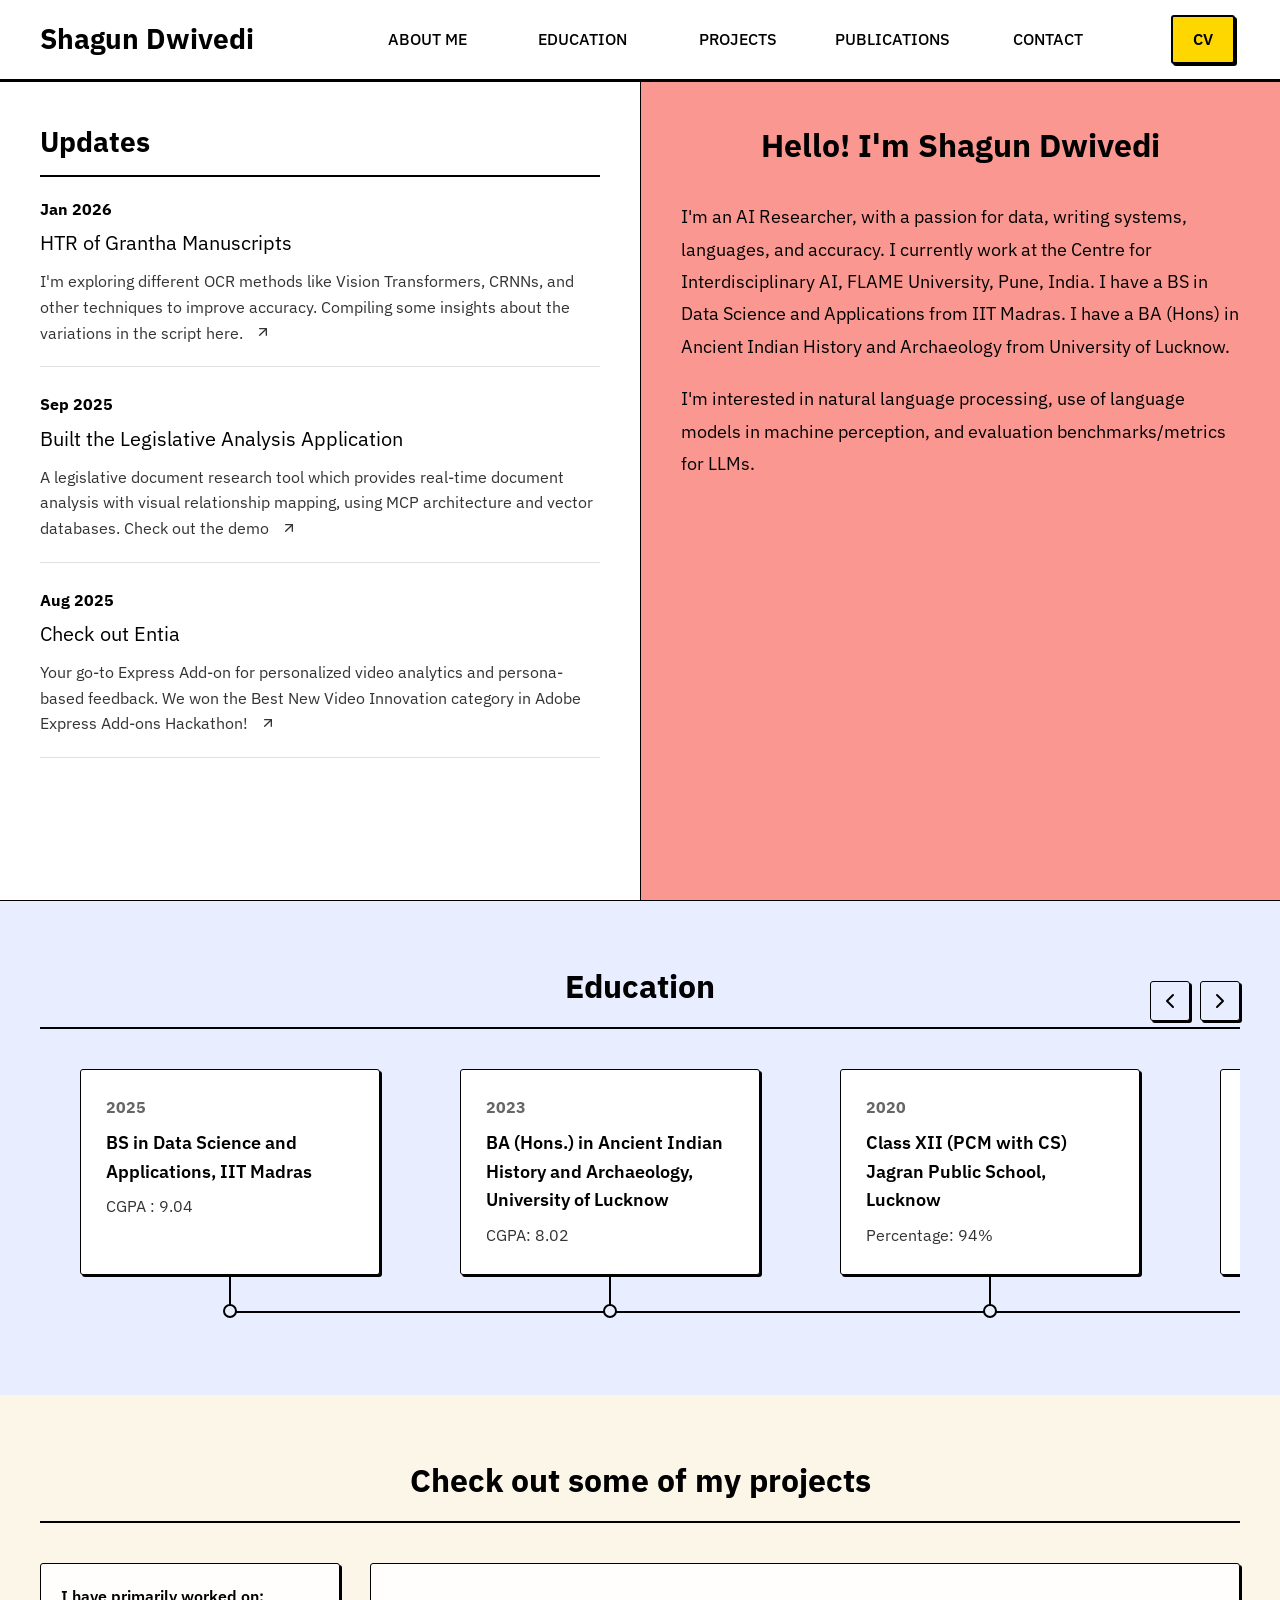
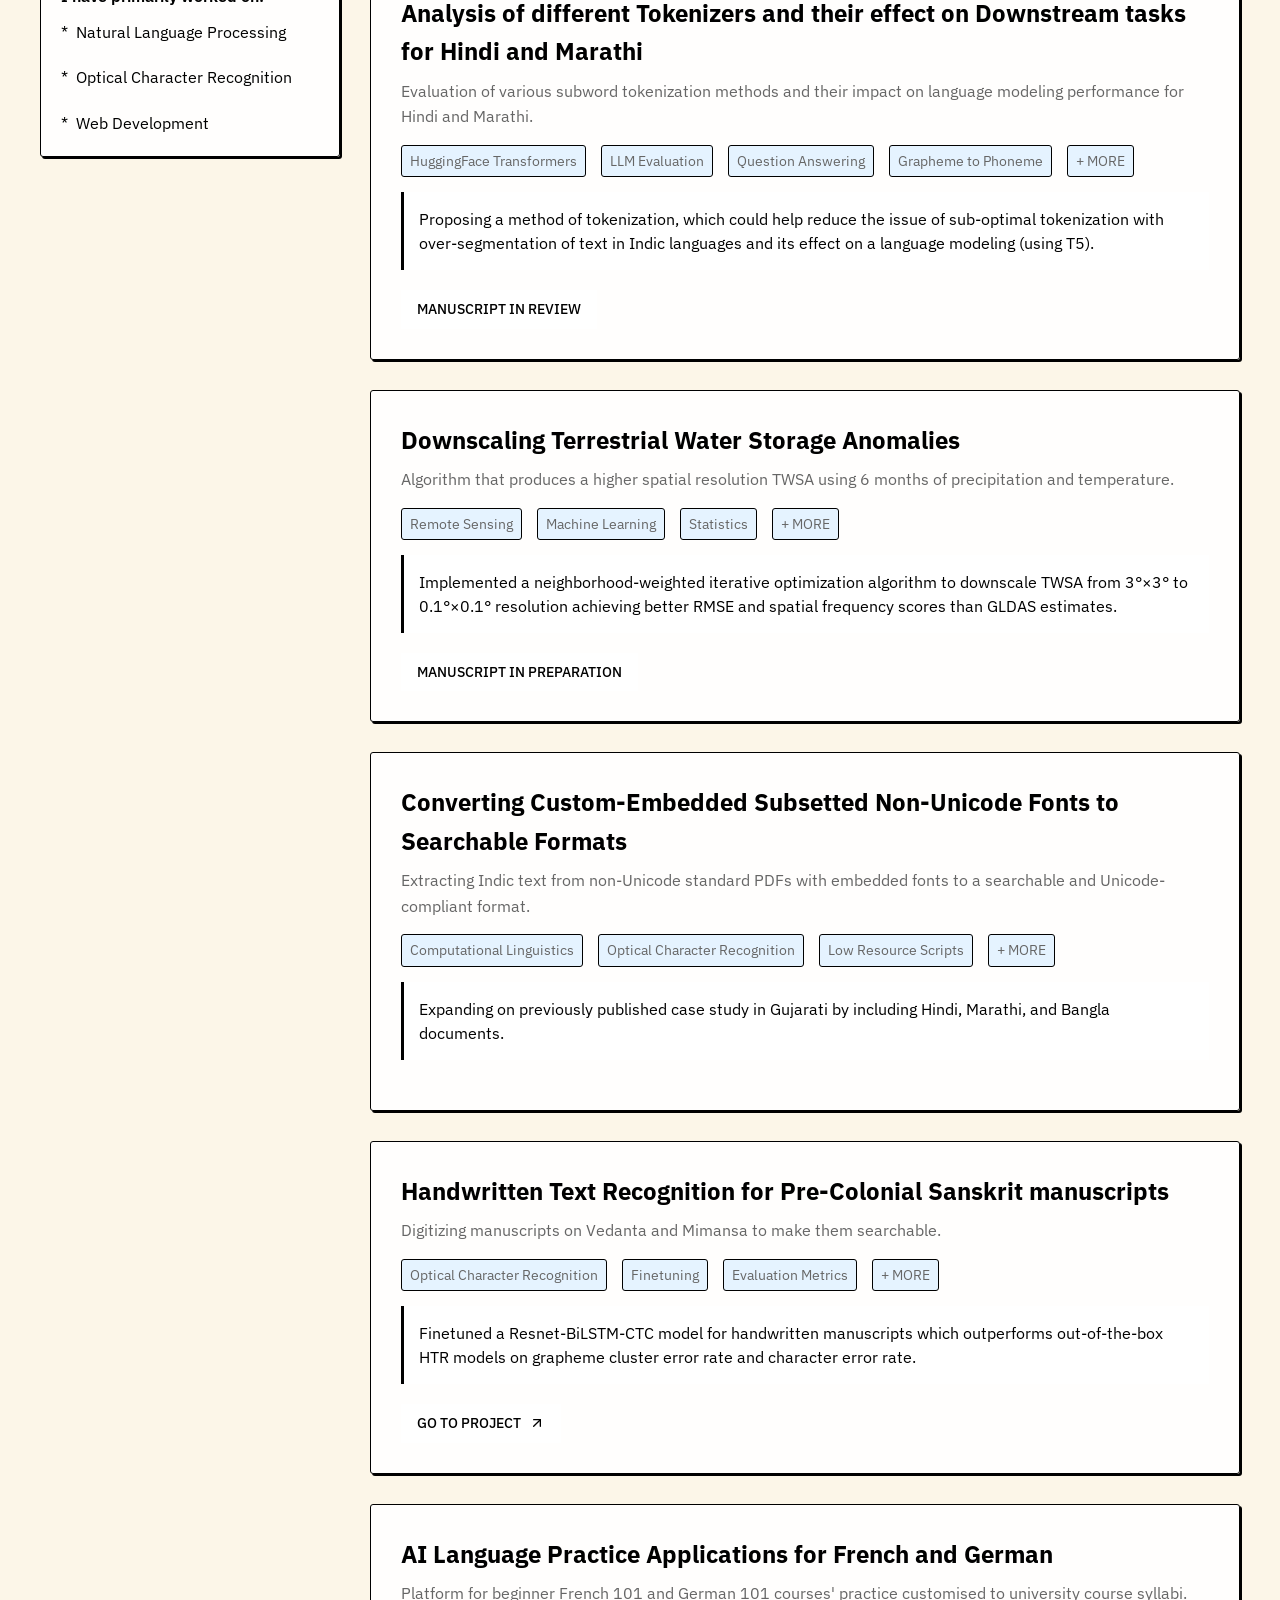
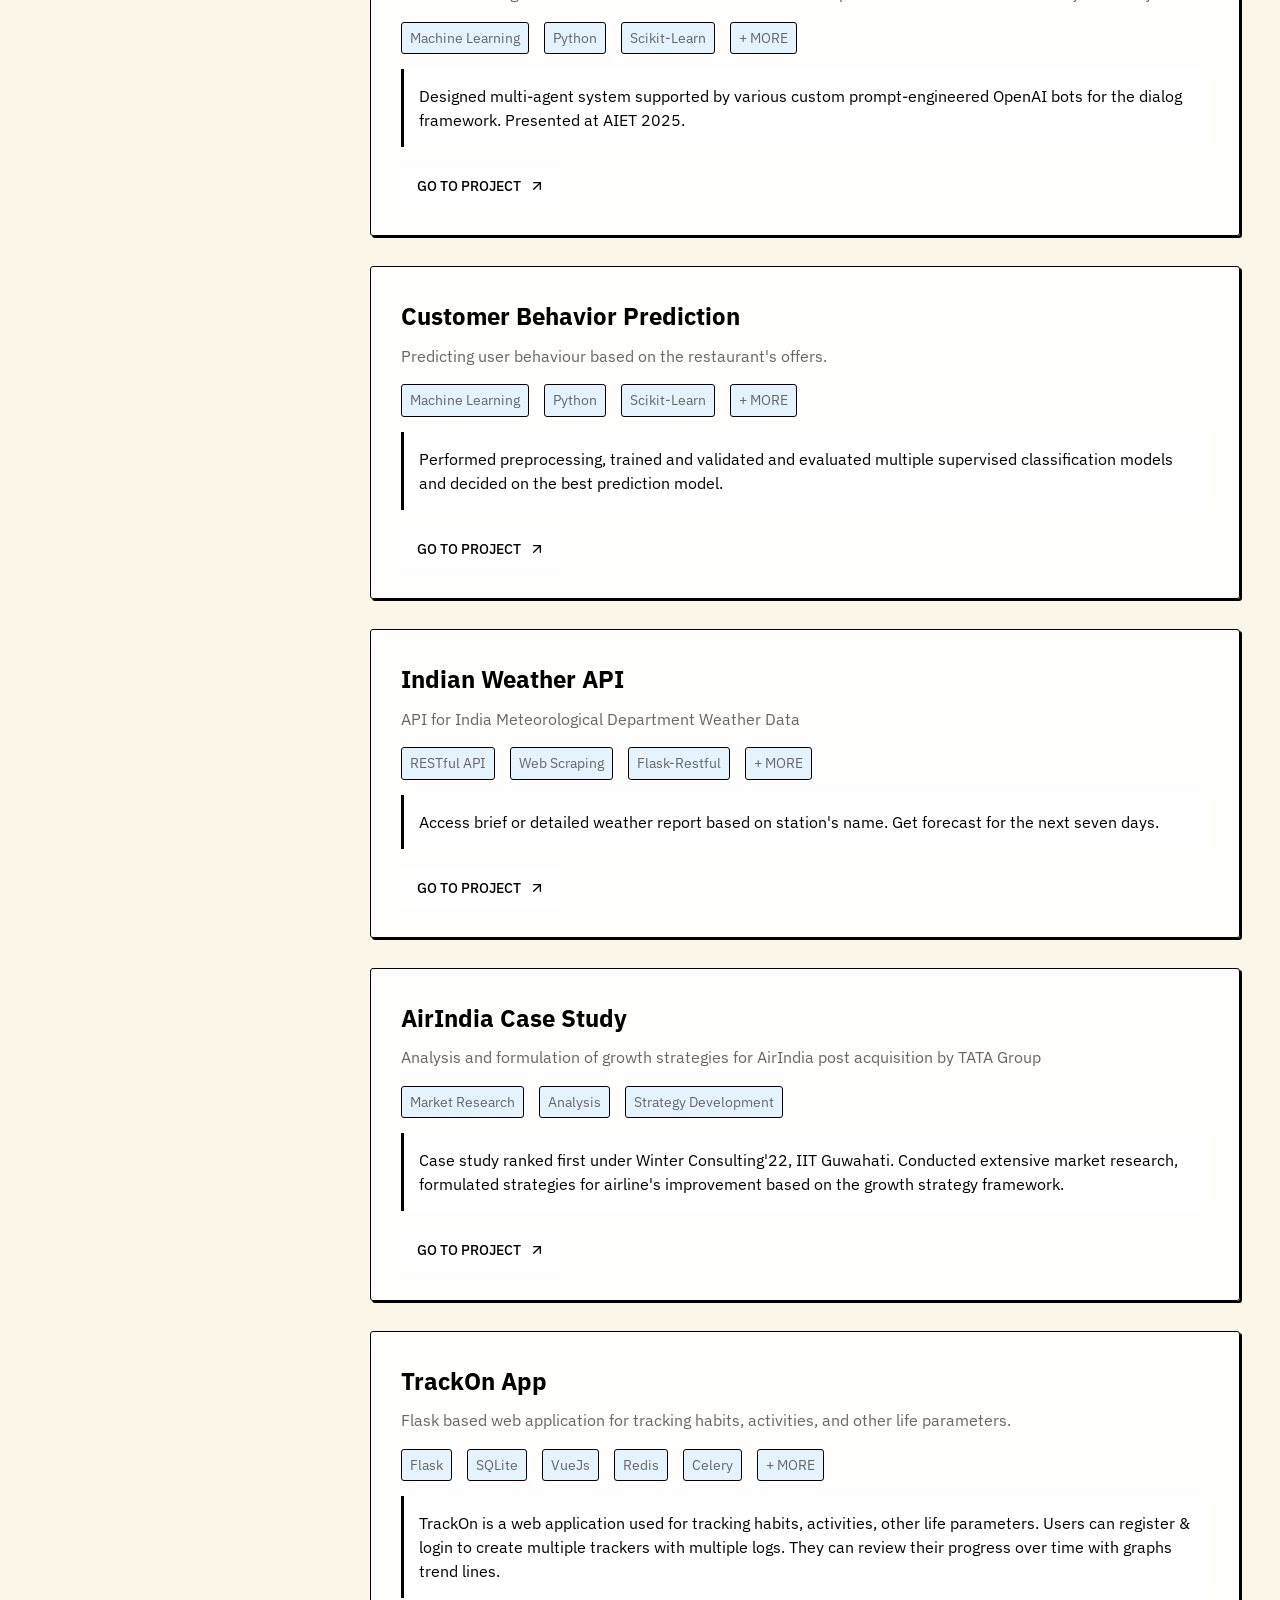
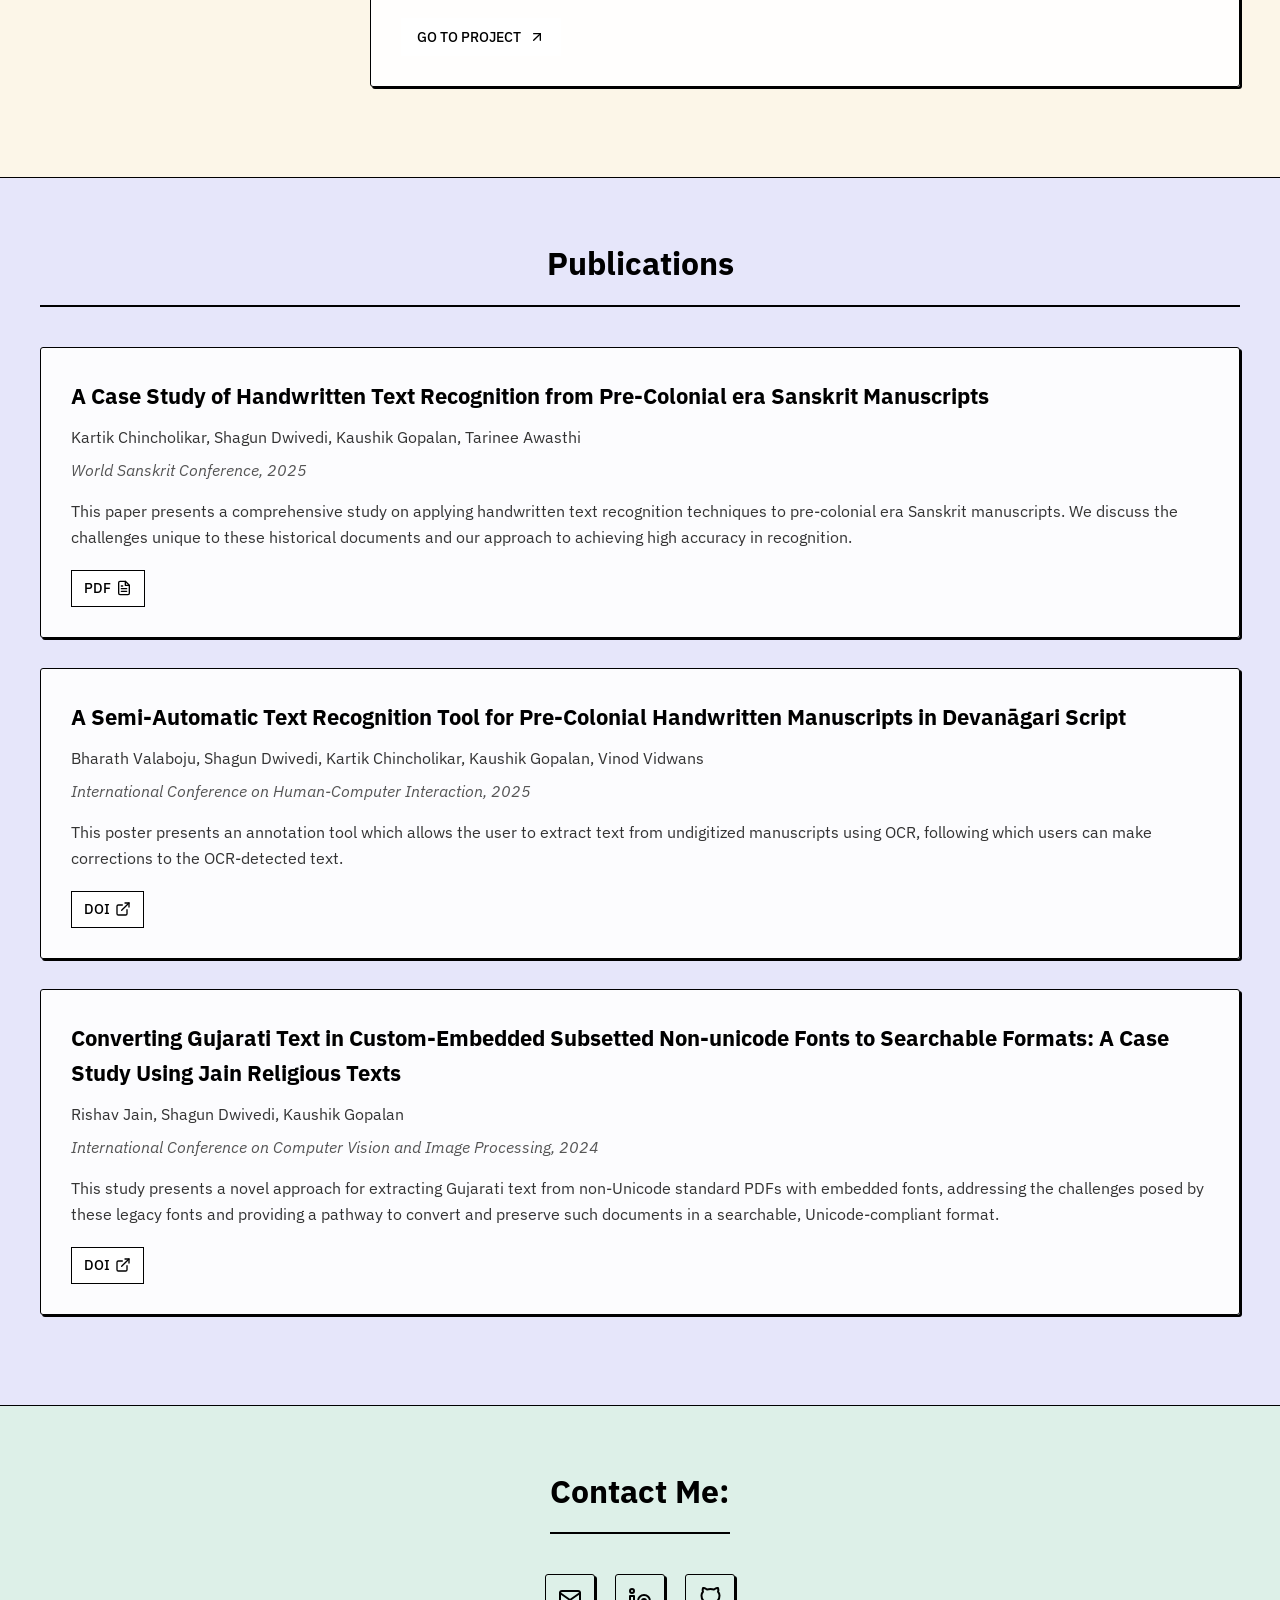
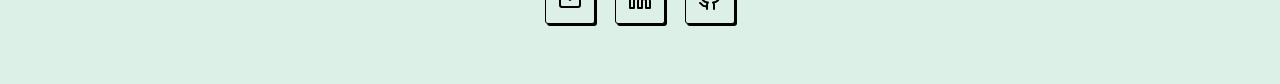
==== index.html @ 54e8eae6 "update" ====
<!DOCTYPE html>
<html lang="en">
<head>
    <meta charset="UTF-8">
    <meta name="viewport" content="width=device-width, initial-scale=1.0">
    <title>Shagun Dwivedi</title>
    <link href="https://fonts.googleapis.com/css2?family=IBM+Plex+Sans:ital,wght@0,400;0,500;0,700;1,400&display=swap" rel="stylesheet">
    <style>
        * {
            margin: 0;
            padding: 0;
            box-sizing: border-box;
        }
        body {
            line-height: 1.6;
            color: #000;
            background: linear-gradient(135deg, #FFE5EC 0%, #E5F3FF 50%, #FFF9E5 100%);
            min-height: 100vh;
            padding: 0;
            font-family: 'IBM Plex Sans', sans-serif;
        }
        /* Pastel Colors */
        :root {
            --pastel-pink: #FFE5EC;
            --pastel-blue: #E5F3FF;
            --pastel-yellow: #FFF9E5;
            --pastel-green: #E5FFE5;
            --pastel-purple: #F3E5FF;
            --pastel-orange: #FFE5D1;
            --reddish: rgb(251, 151, 145);
            --yellow: #FFD700;
            /* Additional Pastel Colors to add to your :root section */
            --pastel-mint: #ddf0e8;
            --pastel-lavender: #E6E6FA;
            --pastel-coral: #FFDAB9;
            --pastel-sky: #B0E0E6;
            --pastel-rose: #FFE4E1;
            --pastel-sage: #B2DFDB;
            --pastel-peach: #FFDAB9;
            --pastel-lilac: #E8D5F2;
            --pastel-aqua: #D1F2EB;
            --pastel-citrus: #FFF9C4;
            --pastel-berry: #F8BBD0;
            --pastel-sand: #F5E6D3;
            --pastel-frost: #E1F5FE;
            --pastel-herb: #DCEDC8;
            --pastel-blush: #FFCDD2;
            --pastel-dream: #E1BEE7;
            --pastel-ocean: #B3E5FC;
            --pastel-sun: #FFF9C4;
            --pastel-mist: #F0F4C3;
            --pastel-dusk: #D7CCC8;
            --pastel-dawn: #FFCCBC;
        }
        /* Header - Full Screen Width */
        .header {
            width: 100vw;
            display: flex;
            background: #fff;
            border-bottom: 1px solid #000;
            box-shadow: 0 2px 0px #000;
            position: fixed;
            top: 0;
            left: 0;
            z-index: 1000;
            height: 80px;
        }
        .header-cell {
            flex: 1;
            display: flex;
            align-items: center;
            justify-content: center;
            position: relative;
            transition: background-color 0.3s ease, color 0.3s ease;
        }
        .header-cell:hover {
            background-color: #000;
        }
        .header-cell:hover .header-cell-content {
            color: #fff;
        }
        .header-cell-content {
            text-decoration: none;
            color: #000;
            font-weight: 500;
            font-size: 16px;
            font-family: 'IBM Plex Sans', sans-serif;
            transition: color 0.3s ease;
            text-align: center;
            padding: 10px;
        }
        .header-cell.logo-cell {
            flex: 2;
            justify-content: flex-start;
            padding-left: 40px;
        }
        .header-cell.logo-cell:hover {
            background-color: #fff;
        }
        .header-cell.logo-cell:hover .header-cell-content {
            color: #000;
        }
        .header-cell.logo-cell .header-cell-content {
            font-size: 28px;
            font-weight: bold;
            padding: 0;
        }
        .header-cell.resume-cell {
            background-color: #fff;
        }
        .header-cell.resume-cell:hover {
            background-color: #fff;
        }
        .header-cell.resume-cell .header-cell-content {
            font-weight: 600;
            background-color: var(--yellow);
            border: 2px solid #000;
            box-shadow: 2px 2px 0px #000;
            border-radius: 3px;
            padding: 10px 20px;
        }
        .header-cell.resume-cell .header-cell-content:hover {
            background-color: var(--yellow);
            color: #000;
            box-shadow: 3px 3px 0px #000;
        }
        /* Burger Menu */
        .burger-menu {
            display: none;
            flex-direction: column;
            cursor: pointer;
            padding: 5px;
            position: absolute;
            right: 20px;
            top: 50%;
            transform: translateY(-50%);
        }
        .burger-menu span {
            width: 25px;
            height: 3px;
            background: #000;
            margin: 3px 0;
            transition: 0.3s;
            border-radius: 1px;
        }
        /* Mobile Navigation */
        .mobile-nav {
            display: none;
            position: absolute;
            top: 100%;
            left: 0;
            width: 100%;
            background: rgba(255, 255, 255, 0.95);
            flex-direction: column;
            padding: 20px;
            border-top: 1px solid #000;
            box-shadow: 0 2px 0px #000;
        }
        .mobile-nav.active {
            display: flex;
        }
        .mobile-nav .header-cell-content {
            padding: 10px 0;
            border-bottom: 1px solid #e0e0e0;
            width: 100%;
            text-align: left;
        }
        .mobile-nav .header-cell-content:last-child {
            border-bottom: none;
        }
        .mobile-nav .resume-btn {
            font-weight: 600;
            background-color: var(--yellow);
            border: 2px solid #000;
            box-shadow: 2px 2px 0px #000;
            border-radius: 3px;
            padding: 10px 20px;
            width: fit-content;
            margin: 10px auto 0;
        }
        .mobile-nav .resume-btn:hover {
            background-color: var(--yellow);
            color: #000;
            box-shadow: 3px 3px 0px #000;
        }
        /* Main Content Container */
        .main-container {
            margin-top: 80px; /* Height of the header */
        }
        /* Split Screen Layout */
        .split-screen {
            display: flex;
            min-height: calc(100vh - 80px); /* Full height minus header */
        }
        /* Left Section - White */
        .left-section {
            flex: 1;
            background-color: #fff;
            padding: 40px;
            border-right: 1px solid #000;
            overflow-y: auto;
        }
        /* Right Section - Reddish */
        .right-section {
            flex: 1;
            background-color: var(--reddish);
            padding: 40px;
            overflow-y: auto;
        }
        /* Updates Section */
        .updates-header {
            font-size: 28px;
            font-weight: bold;
            margin-bottom: 20px;
            padding-bottom: 10px;
            border-bottom: 2px solid #000;
            font-family: 'IBM Plex Sans', sans-serif;
        }
        .update-item {
            margin-bottom: 25px;
            padding-bottom: 20px;
            border-bottom: 1px solid #e0e0e0;
        }
        .update-date {
            font-weight: bold;
            font-size: 16px;
            margin-bottom: 5px;
            font-family: 'IBM Plex Sans', sans-serif;
        }
        .update-title {
            font-size: 20px;
            margin-bottom: 10px;
            font-family: 'IBM Plex Sans', sans-serif;
        }
        .update-content {
            font-size: 16px;
            color: #333;
            font-family: 'IBM Plex Sans', sans-serif;
        }

        .update-link {
            display: inline-flex;
            align-items: center;
            margin-left: 8px;
            text-decoration: none;
            vertical-align: middle;
            position: relative;
            top: -2px;
        }

        .update-link svg {
            width: 16px;
            height: 16px;
            stroke: #333;
            transition: stroke 0.3s ease;
        }

        .update-link:hover svg {
            stroke: #839491;
        }
        /* Links Section */
        .links-header {
            font-size: 28px;
            font-weight: bold;
            margin: 40px 0 20px;
            padding-bottom: 10px;
            border-bottom: 2px solid #000;
            font-family: 'IBM Plex Sans', sans-serif;
        }
        .links-list {
            list-style-type: none;
        }
        .links-list li {
            margin-bottom: 15px;
        }
        .links-list a {
            text-decoration: none;
            color: #000;
            font-size: 18px;
            font-weight: 500;
            border-bottom: 1px solid transparent;
            transition: border-color 0.3s ease;
            font-family: 'IBM Plex Sans', sans-serif;
        }
        .links-list a:hover {
            border-bottom-color: #000;
        }
        /* Intro Section */
        .intro-header {
            font-size: 32px;
            font-weight: bold;
            margin-bottom: 30px;
            text-align: center;
            font-family: 'IBM Plex Sans', sans-serif;
        }
        .intro-content {
            font-size: 18px;
            line-height: 1.8;
            margin-bottom: 30px;
            font-family: 'IBM Plex Sans', sans-serif;
        }
        .intro-content p {
            margin-bottom: 20px;
        }
        .intro-highlights {
            margin-top: 40px;
        }
        .highlight-item {
            margin-bottom: 25px;
            padding-left: 20px;
            border-left: 3px solid #000;
        }
        .highlight-title {
            font-size: 20px;
            font-weight: bold;
            margin-bottom: 10px;
            font-family: 'IBM Plex Sans', sans-serif;
        }
        .highlight-content {
            font-size: 16px;
            color: #333;
            font-family: 'IBM Plex Sans', sans-serif;
        }
        /* Education Section - Separate Section */
        .education-section {
            background: #E8EEFF;
            padding: 60px 40px;
            border-top: 1px solid #000;
        }
        .education-container {
            max-width: 1200px;
            margin: 0 auto;
            position: relative;
        }
        .education-header {
            font-size: 32px;
            font-weight: bold;
            margin-bottom: 40px;
            padding-bottom: 15px;
            border-bottom: 2px solid #000;
            text-align: center;
            font-family: 'IBM Plex Sans', sans-serif;
        }
        /* Education Navigation Buttons */
        .education-nav-buttons {
            position: absolute;
            top: 20px;
            right: 0;
            display: flex;
            gap: 10px;
        }
        .education-nav-btn {
            width: 40px;
            height: 40px;
            border: 1px solid #000;
            background-color: #E8EEFF;
            border-radius: 3px;
            box-shadow: 2px 2px 0px #000;
            cursor: pointer;
            display: flex;
            align-items: center;
            justify-content: center;
            transition: all 0.3s ease;
        }
        .education-nav-btn:hover {
            box-shadow: 3px 3px 0px #000;
            background-color: #E8EEFF;
        }
        .education-nav-btn:active {
            box-shadow: 1px 1px 0px #000;
            transform: translate(1px, 1px);
        }
        .education-nav-btn svg {
            color: #000;
        }
        .education-scrollable {
            overflow-x: auto;
            overflow-y: hidden;
            position: relative;
            padding-bottom: 60px;
            /* Hide scrollbar for Chrome, Safari and Opera */
            scrollbar-width: none;  /* Firefox */
            -ms-overflow-style: none;  /* IE and Edge */
        }
        .education-scrollable::-webkit-scrollbar {
            display: none;  /* Chrome, Safari and Opera */
        }
        .education-grid {
            display: flex;
            flex-direction: row;
            gap: 80px;
            position: relative;
            min-width: max-content;
            padding: 0 40px;
        }
        /* Modify the education item positioning */
        .education-item {
            padding: 25px;
            border: 1px solid #000;
            box-shadow: 2px 2px 0px #000;
            border-radius: 3px;
            background-color: #fff;
            width: 300px;
            position: relative;
            flex-shrink: 0;
        }
        /* Vertical connector line */
        .education-item::after {
            content: '';
            position: absolute;
            bottom: -40px;
            left: 50%;
            transform: translateX(-50%);
            width: 2px;
            height: 40px;
            background-color: #000;
            z-index: 1;
        }
        /* Connection circle */
        .education-item::before {
            content: '';
            position: absolute;
            bottom: -44px;
            left: 50%;
            transform: translateX(-50%);
            width: 10px;
            height: 10px;
            background-color: #E8EEFF;
            border: 2px solid #000;
            border-radius: 50%;
            z-index: 3;
        }
        /* Add horizontal extensions */
        .education-item .horizontal-line {
            position: absolute;
            bottom: -39px;
            height: 2px;
            background-color: #000;
            z-index: 2;
        }
        .education-item .horizontal-line.left {
            right: 50%;
            width: 90%;
        }
        .education-item .horizontal-line.right {
            left: 50%;
            width: 90%;
        }
        /* Remove horizontal line from first item's left side */
        .education-item:first-child .horizontal-line.left {
            display: none;
        }
        /* Remove horizontal line from last item's right side */
        .education-item:last-child .horizontal-line.right {
            display: none;
        }
        .education-year {
            font-weight: bold;
            font-size: 16px;
            margin-bottom: 8px;
            color: #666;
            font-family: 'IBM Plex Sans', sans-serif;
        }
        .education-degree {
            font-size: 18px;
            font-weight: 600;
            margin-bottom: 8px;
            font-family: 'IBM Plex Sans', sans-serif;
        }
        .education-school {
            font-size: 16px;
            color: #333;
            font-family: 'IBM Plex Sans', sans-serif;
        }
        /* Timeline line */
        .education-timeline {
            position: absolute;
            bottom: -40px;
            left: 0;
            width: 100%;
            height: 2px;
            background-color: #000;
            z-index: 1;
        }
        /* Projects Section */
        .projects-section {
            background: #FCF6E8;
            padding: 60px 40px;
        }
        .projects-container {
            max-width: 1200px;
            margin: 0 auto;
        }
        .projects-header {
            font-size: 32px;
            font-weight: bold;
            margin-bottom: 40px;
            padding-bottom: 15px;
            border-bottom: 2px solid #000;
            text-align: center;
            font-family: 'IBM Plex Sans', sans-serif;
        }
        .projects-grid {
            display: flex;
            gap: 30px;
        }
        .projects-sidebar {
            flex: 0 0 300px;
            position: sticky;
            top: 120px;
            height: fit-content;
        }
        .projects-content {
            flex: 1;
        }
        .domains {
            margin-bottom: 0;
        }
        .domains p {
            font-size: 16px;
            margin-bottom: 10px;
            font-weight: 600;
            font-family: 'IBM Plex Sans', sans-serif;
        }
        .domain-list {
            display: flex;
            flex-wrap: wrap;
            gap: 20px;
        }
        .domain-item {
            position: relative;
            padding-left: 15px;
            font-size: 16px;
            font-family: 'IBM Plex Sans', sans-serif;
        }
        .domain-item::before {
            content: "*";
            position: absolute;
            left: 0;
        }
        .project {
            margin-bottom: 40px;
        }
        .project-title {
            font-size: 24px;
            font-weight: bold;
            margin-bottom: 8px;
            font-family: 'IBM Plex Sans', sans-serif;
        }
        .project-description {
            font-size: 16px;
            color: #666;
            margin-bottom: 15px;
            font-family: 'IBM Plex Sans', sans-serif;
        }
        .tags {
            display: flex;
            flex-wrap: wrap;
            gap: 15px;
            margin-bottom: 15px;
        }
        .tag {
            font-size: 14px;
            color: #666;
            background: var(--pastel-blue);
            padding: 4px 8px;
            border-radius: 3px;
            border: 1px solid #000;
            font-family: 'IBM Plex Sans', sans-serif;
        }
        .tag.more {
            color: #666;
            /* font-weight: 500; */
            background: var(--pastel-blue);
        }
        .project-details {
            font-size: 16px;
            margin-bottom: 20px;
            line-height: 1.5;
            background: #fff;
            padding: 15px;
            border-left: 3px solid #000;
            font-family: 'IBM Plex Sans', sans-serif;
        }
        .project-link {
            display: inline-flex;
            align-items: center;
            gap: 8px;
            padding: 8px 16px;
            background-color: #fff;
            color: #000;
            text-decoration: none;
            font-size: 14px;
            font-weight: 500;
            /* border: 1px solid #000; */
            transition: all 0.3s ease;
            font-family: 'IBM Plex Sans', sans-serif;
        }
        .project-link:hover {
            background-color: #fff;
            color: #000;
        }
        .project-link svg {
            width: 16px;
            height: 16px;
            stroke: #000;
            transition: stroke 0.3s ease;
        }

        .project-link:hover svg {
            stroke: #0066cc;
        }
        /* Publications Section */
        .publications-section {
            background: var(--pastel-lavender);
            padding: 60px 40px;
            border-top: 1px solid #000;
        }

        .publications-container {
            max-width: 1200px;
            margin: 0 auto;
        }

        .publications-header {
            font-size: 32px;
            font-weight: bold;
            margin-bottom: 40px;
            padding-bottom: 15px;
            border-bottom: 2px solid #000;
            text-align: center;
            font-family: 'IBM Plex Sans', sans-serif;
        }

        .publication-card {
            margin-bottom: 30px;
        }

        .publication-title {
            font-size: 22px;
            font-weight: bold;
            margin-bottom: 12px;
            font-family: 'IBM Plex Sans', sans-serif;
        }

        .publication-authors {
            font-size: 16px;
            margin-bottom: 8px;
            color: #333;
            font-family: 'IBM Plex Sans', sans-serif;
        }

        .publication-venue {
            font-size: 16px;
            font-style: italic;
            margin-bottom: 15px;
            color: #555;
            font-family: 'IBM Plex Sans', sans-serif;
        }

        .publication-abstract {
            font-size: 16px;
            line-height: 1.6;
            margin-bottom: 20px;
            color: #333;
            font-family: 'IBM Plex Sans', sans-serif;
        }

        .publication-links {
            display: flex;
            gap: 15px;
        }

        .publication-link {
            display: inline-flex;
            align-items: center;
            gap: 5px;
            padding: 6px 12px;
            background-color: #fff;
            color: #000;
            text-decoration: none;
            font-size: 14px;
            font-weight: 500;
            border: 1px solid #000;
            transition: all 0.3s ease;
            font-family: 'IBM Plex Sans', sans-serif;
        }

        .publication-link:hover {
            background-color: #f5f5f5;
            box-shadow: 3px 3px 0px #000;
        }

        .publication-link svg {
            width: 16px;
            height: 16px;
            stroke: #000;
        }
        /* Contact Section */
        .contact-section {
            background: var(--pastel-mint);
            padding: 60px 40px;
            border-top: 1px solid #000;
        }
        .contact-container {
            max-width: 1200px;
            margin: 0 auto;
            text-align: center;
        }
        .contact-header {
            font-size: 32px;
            font-weight: bold;
            margin-bottom: 40px;
            padding-bottom: 15px;
            border-bottom: 2px solid #000;
            display: inline-block;
            font-family: 'IBM Plex Sans', sans-serif;
        }
        .contact-methods {
            display: flex;
            gap: 20px;
            flex-wrap: wrap;
            justify-content: center;
            background-color: var(--pastel-mint);
        }
        .contact-method {
            width: 50px;
            height: 50px;
            border: 1px solid #000;
            background-color: var(--pastel-mint);
            border-radius: 3px;
            box-shadow: 2px 2px 0px #000;
            cursor: pointer;
            display: flex;
            align-items: center;
            justify-content: center;
            transition: all 0.3s ease;
            text-decoration: none;
            padding: 0;
        }

        .contact-method:hover {
            box-shadow: 3px 3px 0px #000;
            background-color: var(--pastel-mint);
        }

        .contact-method:active {
            box-shadow: 1px 1px 0px #000;
            transform: translate(1px, 1px);
        }

        .contact-method svg {
            width: 24px;
            height: 24px;
            color: #000;
        }
        /* Border Block with Shadow */
        .border-block {
            border: 1px solid #000;
            box-sizing: border-box;
            box-shadow: 2px 2px 0px #000;
            border-radius: 3px;
            background-color: rgba(255, 255, 255, 0.9);
            margin-bottom: 30px;
        }
        .border-block.no-hover:hover {
            box-shadow: 2px 2px 0px #000;
        }
        .border-block:hover {
            box-shadow: 3px 3px 0px #000000;
            text-decoration: none;
        }
        .inner-border-block_type-1 {
            padding: 30px;
        }
        .inner-border-block_type-2 {
            padding: 20px;
        }
        /* Responsive Design */
        @media (max-width: 1024px) {
            .projects-grid {
                flex-direction: column;
            }
            
            .projects-sidebar {
                position: static;
                width: 100%;
            }
        }
        @media (max-width: 768px) {
            .header {
                flex-direction: column;
                height: auto;
                padding: 15px 0;
            }
            .header-cell {
                display: none;
            }
            .header-cell.logo-cell {
                display: flex;
                border-bottom: 1px solid #000;
                padding: 15px 20px;
                justify-content: space-between;
                width: 100%;
            }
            .burger-menu {
                display: flex;
            }
            .mobile-nav {
                display: none;
            }
            .mobile-nav.active {
                display: flex;
            }
            .mobile-nav .header-cell-content {
                color: #000;
            }
            .mobile-nav .header-cell-content:hover {
                color: #000;
                background-color: rgba(0, 0, 0, 0.1);
            }
            .split-screen {
                flex-direction: column;
            }
            .left-section {
                order: 2; /* Show left section second on mobile */
                border-right: none;
                border-top: 1px solid #000;
            }
            .right-section {
                order: 1; /* Show right section first on mobile */
            }
            .education-grid {
                gap: 60px;
            }
            .education-item {
                width: 250px;
            }
            .contact-methods {
                justify-content: center;
            }
        }
    </style>
</head>
<body>
    <!-- Header - Full Screen Width with Navigation -->
    <header class="header">
        <div class="header-cell logo-cell">
            <a href="#" class="header-cell-content">Shagun Dwivedi</a>
            <div class="burger-menu" id="burgerMenu">
                <span></span>
                <span></span>
                <span></span>
            </div>
        </div>
        <div class="header-cell">
            <a href="#about" class="header-cell-content">ABOUT ME</a>
        </div>
        <div class="header-cell">
            <a href="#education" class="header-cell-content">EDUCATION</a>
        </div>
        <div class="header-cell">
            <a href="#projects" class="header-cell-content">PROJECTS</a>
        </div>
        <div class="header-cell">
            <a href="#publications" class="header-cell-content">PUBLICATIONS</a>
        </div>
        <div class="header-cell">
            <a href="#contact" class="header-cell-content">CONTACT</a>
        </div>
        <div class="header-cell resume-cell">
            <a href="https://drive.google.com/file/d/1aGkk9_WSnrxf6Se3-_C24HQTdfSGhEXZ/view" class="header-cell-content">CV</a>
        </div>
        
        <!-- Mobile Navigation -->
        <div class="mobile-nav" id="mobileNav">
            <a href="#about" class="header-cell-content">ABOUT ME</a>
            <a href="#education" class="header-cell-content">EDUCATION</a>
            <a href="#projects" class="header-cell-content">PROJECTS</a>
            <a href="#publications" class="header-cell-content">PUBLICATIONS</a>
            <a href="#contact" class="header-cell-content">CONTACT</a>
            <a href="https://drive.google.com/file/d/1aGkk9_WSnrxf6Se3-_C24HQTdfSGhEXZ/view" class="header-cell-content resume-btn">CV</a>
        </div>
    </header>
    <!-- Main Content Container -->
    <div class="main-container">
        <!-- Split Screen Layout -->
        <div class="split-screen">
            <!-- Left Section - White -->
            <div class="left-section">
                <!-- Updates Section -->
                <h2 class="updates-header">Updates</h2>

                <div class="update-item">
                    <div class="update-date">Jan 2026</div>
                    <div class="update-title">HTR of Grantha Manuscripts</div>
                    <div class="update-content">I'm exploring different OCR methods like Vision Transformers, CRNNs, and other techniques to improve accuracy. Compiling some insights about the variations in the script here.
                        <a href="https://shagundwivedi.github.io/grantha_manuscript_characters/" class="update-link">
                            <svg xmlns="http://www.w3.org/2000/svg" width="16" height="16" viewBox="0 0 24 24" fill="none" stroke="currentColor" stroke-width="2" stroke-linecap="round" stroke-linejoin="round">
                                <line x1="7" y1="17" x2="17" y2="7"></line>
                                <polyline points="7 7 17 7 17 17"></polyline>
                            </svg>
                        </a>
                    </div>
                </div>

                <div class="update-item">
                    <div class="update-date">Sep 2025</div>
                    <div class="update-title">Built the Legislative Analysis Application</div>
                    <div class="update-content">A legislative document research tool which provides real-time document analysis with visual relationship mapping, using MCP architecture and vector databases. Check out the demo
                        <a href="https://youtu.be/HRZvvre4iKE" class="update-link">
                            <svg xmlns="http://www.w3.org/2000/svg" width="16" height="16" viewBox="0 0 24 24" fill="none" stroke="currentColor" stroke-width="2" stroke-linecap="round" stroke-linejoin="round">
                                <line x1="7" y1="17" x2="17" y2="7"></line>
                                <polyline points="7 7 17 7 17 17"></polyline>
                            </svg>
                        </a>
                    </div>
                </div>
                
                <div class="update-item">
                    <div class="update-date">Aug 2025</div>
                    <div class="update-title">Check out Entia</div>
                    <div class="update-content">Your go-to Express Add-on for personalized video analytics and persona-based feedback. We won the Best New Video Innovation category in Adobe Express Add-ons Hackathon!
                        <a href="https://entia.vercel.app/" class="update-link">
                            <svg xmlns="http://www.w3.org/2000/svg" width="16" height="16" viewBox="0 0 24 24" fill="none" stroke="currentColor" stroke-width="2" stroke-linecap="round" stroke-linejoin="round">
                                <line x1="7" y1="17" x2="17" y2="7"></line>
                                <polyline points="7 7 17 7 17 17"></polyline>
                            </svg>
                        </a>
                    </div>
                </div>
                
                <!-- <div class="update-item">
                    <div class="update-date">Jun 2025</div>
                    <div class="update-title">Recently Published</div>
                    <div class="update-content">A Case Study of Handwritten Text Recognition from Pre-Colonial era Sanskrit Manuscripts
                        <a href="https://aclanthology.org/2025.wsc-csdh.4/" class="update-link">
                            <svg xmlns="http://www.w3.org/2000/svg" width="16" height="16" viewBox="0 0 24 24" fill="none" stroke="currentColor" stroke-width="2" stroke-linecap="round" stroke-linejoin="round">
                                <line x1="7" y1="17" x2="17" y2="7"></line>
                                <polyline points="7 7 17 7 17 17"></polyline>
                            </svg>
                        </a>
                    </div>
                </div> -->
                
                <!-- Links Section
                <h2 class="links-header">Links</h2>
                <ul class="links-list">
                    <li><a href="#">GitHub Profile</a></li>
                    <li><a href="#">LinkedIn Profile</a></li>
                    <li><a href="#">Research Papers</a></li>
                    <li><a href="#">Blog Posts</a></li>
                    <li><a href="#">Certifications</a></li>
                </ul> -->
            </div>
            
            <!-- Right Section - Reddish -->
            <div class="right-section">
                <!-- Intro Section -->
                <h1 class="intro-header">Hello! I'm Shagun Dwivedi</h1>
                
                <div class="intro-content">
                    <p>I'm an AI Researcher, with a passion for data, writing systems, languages, and accuracy.
                        I currently work at the Centre for Interdisciplinary AI, FLAME University, Pune, India.
                        I have a BS in Data Science and Applications from IIT Madras. I have a BA (Hons) in Ancient Indian History and Archaeology from University of Lucknow. 
                    </p>
                        
                    <p>I'm interested in natural language processing, use of language models in machine perception, and evaluation benchmarks/metrics for LLMs.</p>
                    
                    <!-- <p>Perpetually working on improving my chops, one problem at a time.
                    <br>
                    And the probelm at hand is whether it's better for a language model to read 'Persevere' as 'per+se+vere' or as 'per(“through, by the means of”)+severus(“strict, earnest”)'</p> -->
                </div>
                
                <!-- <div class="intro-highlights">
                    <div class="highlight-item">
                        <div class="highlight-title">Data Science Expertise</div>
                        <div class="highlight-content">Specialized in statistical analysis, machine learning algorithms, and data visualization techniques to extract meaningful insights from complex datasets.</div>
                    </div>
                    
                    <div class="highlight-item">
                        <div class="highlight-title">Technical Skills</div>
                        <div class="highlight-content">Proficient in Python, Scikit-Learn, Flask, RESTful APIs, and database management with a strong foundation in software development principles.</div>
                    </div>
                    
                    <div class="highlight-item">
                        <div class="highlight-title">Research & Analysis</div>
                        <div class="highlight-content">Experience in conducting market research, formulating growth strategies, and performing in-depth analysis for business decision-making.</div>
                    </div>
                </div> -->
            </div>
        </div>
        <!-- Education Section - Separate Section -->
        <section id="education" class="education-section">
            <div class="education-container">
                <h2 class="education-header">Education</h2>
                
                <!-- Navigation buttons -->
                <div class="education-nav-buttons">
                    <button class="education-nav-btn left-btn">
                        <svg xmlns="http://www.w3.org/2000/svg" width="24" height="24" viewBox="0 0 24 24" fill="none" stroke="currentColor" stroke-width="2" stroke-linecap="round" stroke-linejoin="round">
                            <polyline points="15 18 9 12 15 6"></polyline>
                        </svg>
                    </button>
                    <button class="education-nav-btn right-btn">
                        <svg xmlns="http://www.w3.org/2000/svg" width="24" height="24" viewBox="0 0 24 24" fill="none" stroke="currentColor" stroke-width="2" stroke-linecap="round" stroke-linejoin="round">
                            <polyline points="9 18 15 12 9 6"></polyline>
                        </svg>
                    </button>
                </div>
                
                <div class="education-scrollable">
                    <div class="education-grid">
                        <div class="education-item">
                            <div class="horizontal-line left"></div>
                            <div class="horizontal-line right"></div>
                            <div class="education-year">2025</div>
                            <div class="education-degree">BS in Data Science and Applications, IIT Madras</div>
                            <div class="education-school">CGPA : 9.04</div>
                        </div>
                        
                        <div class="education-item">
                            <div class="horizontal-line left"></div>
                            <div class="horizontal-line right"></div>
                            <div class="education-year">2023</div>
                            <div class="education-degree">BA (Hons.) in Ancient Indian History and Archaeology, University of Lucknow</div>
                            <div class="education-school">CGPA: 8.02</div>
                        </div>
                        
                        <div class="education-item">
                            <div class="horizontal-line left"></div>
                            <div class="horizontal-line right"></div>
                            <div class="education-year">2020</div>
                            <div class="education-degree">Class XII (PCM with CS) Jagran Public School, Lucknow</div>
                            <div class="education-school">Percentage: 94%</div>
                        </div>
                        
                        <div class="education-item">
                            <div class="horizontal-line left"></div>
                            <div class="horizontal-line right"></div>
                            <div class="education-year">2018</div>
                            <div class="education-degree">Class X, Jagran Public School, Lucknow</div>
                            <div class="education-school">Percentage: 91.4%</div>
                        </div>
                    </div>
                    
                    <!-- Timeline line -->
                    <div class="education-timeline"></div>
                </div>
            </div>
        </section>
        <!-- Projects Section -->
        <section id="projects" class="projects-section">
            <div class="projects-container">
                <h1 class="projects-header">Check out some of my projects</h1>
                
                <div class="projects-grid">
                    <!-- Left Sidebar - Stays Fixed -->
                    <div class="projects-sidebar">
                        <div class="domains border-block inner-border-block_type-2">
                            <p>I have primarily worked on:</p>
                            <div class="domain-list">
                                <span class="domain-item">Natural Language Processing</span>
                                <span class="domain-item">Optical Character Recognition</span>
                                <span class="domain-item">Web Development</span>
                            </div>
                        </div>
                    </div>
                    
                    <!-- Right Content - Scrollable -->
                    <div class="projects-content">
                        <div class="project border-block inner-border-block_type-1">
                            <h2 class="project-title">Analysis of different Tokenizers and their effect on Downstream tasks for Hindi and Marathi</h2>
                            <p class="project-description">Evaluation of various subword tokenization methods and their impact on language modeling performance for Hindi and Marathi.</p>
                            <div class="tags">
                                <span class="tag">HuggingFace Transformers</span>
                                <span class="tag">LLM Evaluation</span>
                                <span class="tag">Question Answering</span>
                                <span class="tag">Grapheme to Phoneme</span>
                                <span class="tag more">+ MORE</span>
                            </div>
                            <p class="project-details">Proposing a method of tokenization, which could help reduce the issue of sub-optimal tokenization with over-segmentation of text in Indic languages and its effect on a language modeling (using T5).</p>
                            <a href="#" class="project-link">MANUSCRIPT IN REVIEW
                                <!-- <svg xmlns="http://www.w3.org/2000/svg" width="16" height="16" viewBox="0 0 24 24" fill="none" stroke="currentColor" stroke-width="2" stroke-linecap="round" stroke-linejoin="round">
                                    <line x1="7" y1="17" x2="17" y2="7"></line>
                                    <polyline points="7 7 17 7 17 17"></polyline>
                                </svg> -->
                            </a>
                        </div>

                        <div class="projects-content">
                        <div class="project border-block inner-border-block_type-1">
                            <h2 class="project-title">Downscaling Terrestrial Water Storage Anomalies</h2>
                            <p class="project-description">Algorithm that produces a higher spatial resolution TWSA using 6 months of precipitation and temperature.</p>
                            <div class="tags">
                                <span class="tag">Remote Sensing</span>
                                <span class="tag">Machine Learning</span>
                                <span class="tag">Statistics</span>
                                <span class="tag more">+ MORE</span>
                            </div>
                            <p class="project-details">Implemented a neighborhood-weighted iterative optimization algorithm to downscale TWSA from 3°×3° to 0.1°×0.1° resolution achieving better RMSE and spatial frequency scores than GLDAS estimates.</p>
                            <a href="#" class="project-link">MANUSCRIPT IN PREPARATION
                            </a>
                        </div>
                        
                        <div class="project border-block inner-border-block_type-1">
                            <h2 class="project-title">Converting Custom-Embedded Subsetted Non-Unicode Fonts to Searchable Formats</h2>
                            <p class="project-description">Extracting Indic text from non-Unicode standard PDFs with embedded fonts to a searchable and Unicode-compliant format.</p>
                            <div class="tags">
                                <span class="tag">Computational Linguistics</span>
                                <span class="tag">Optical Character Recognition</span>
                                <span class="tag">Low Resource Scripts</span>
                                <span class="tag more">+ MORE</span>
                            </div>
                            <p class="project-details">Expanding on previously published case study in Gujarati by including Hindi, Marathi, and Bangla documents.</p>
                            <!-- <a href="https://github.com/ShagunDwivedi/MarketingStrategy-PersonalisedOffer" class="project-link">GO TO PROJECT
                                <svg xmlns="http://www.w3.org/2000/svg" width="16" height="16" viewBox="0 0 24 24" fill="none" stroke="currentColor" stroke-width="2" stroke-linecap="round" stroke-linejoin="round">
                                    <line x1="7" y1="17" x2="17" y2="7"></line>
                                    <polyline points="7 7 17 7 17 17"></polyline>
                                </svg>
                            </a> -->
                        </div>

                        <div class="project border-block inner-border-block_type-1">
                            <h2 class="project-title">Handwritten Text Recognition for Pre-Colonial Sanskrit manuscripts</h2>
                            <p class="project-description">Digitizing manuscripts on Vedanta and Mimansa to make them searchable.</p>
                            <div class="tags">
                                <span class="tag">Optical Character Recognition</span>
                                <span class="tag">Finetuning</span>
                                <span class="tag">Evaluation Metrics</span>
                                <span class="tag more">+ MORE</span>
                            </div>
                            <p class="project-details">Finetuned a Resnet-BiLSTM-CTC model for handwritten manuscripts which outperforms out-of-the-box HTR models on grapheme cluster error rate and character error rate.</p>
                            <a href="https://kartikchincholikar.github.io/sanskrit-ocr/" class="project-link" target="_blank">GO TO PROJECT
                                <svg xmlns="http://www.w3.org/2000/svg" width="16" height="16" viewBox="0 0 24 24" fill="none" stroke="currentColor" stroke-width="2" stroke-linecap="round" stroke-linejoin="round">
                                    <line x1="7" y1="17" x2="17" y2="7"></line>
                                    <polyline points="7 7 17 7 17 17"></polyline>
                                </svg>
                            </a>
                        </div>

                        <div class="project border-block inner-border-block_type-1">
                            <h2 class="project-title">AI Language Practice Applications for French and German</h2>
                            <p class="project-description">Platform for beginner French 101 and German 101 courses' practice customised to university course syllabi.</p>
                            <div class="tags">
                                <span class="tag">Machine Learning</span>
                                <span class="tag">Python</span>
                                <span class="tag">Scikit-Learn</span>
                                <span class="tag more">+ MORE</span>
                            </div>
                            <p class="project-details">Designed multi-agent system supported by various custom prompt-engineered OpenAI bots for the dialog framework. Presented at AIET 2025.</p>
                            <a href="https://flame-cai.github.io/french_AI_bot/" class="project-link" target="_blank">GO TO PROJECT
                                <svg xmlns="http://www.w3.org/2000/svg" width="16" height="16" viewBox="0 0 24 24" fill="none" stroke="currentColor" stroke-width="2" stroke-linecap="round" stroke-linejoin="round">
                                    <line x1="7" y1="17" x2="17" y2="7"></line>
                                    <polyline points="7 7 17 7 17 17"></polyline>
                                </svg>
                            </a>
                        </div>

                        <div class="project border-block inner-border-block_type-1">
                            <h2 class="project-title">Customer Behavior Prediction</h2>
                            <p class="project-description">Predicting user behaviour based on the restaurant's offers.</p>
                            <div class="tags">
                                <span class="tag">Machine Learning</span>
                                <span class="tag">Python</span>
                                <span class="tag">Scikit-Learn</span>
                                <span class="tag more">+ MORE</span>
                            </div>
                            <p class="project-details">Performed preprocessing, trained and validated and evaluated multiple supervised classification models and decided on the best prediction model.</p>
                            <a href="https://github.com/ShagunDwivedi/MarketingStrategy-PersonalisedOffer" class="project-link" target="_blank">GO TO PROJECT
                                <svg xmlns="http://www.w3.org/2000/svg" width="16" height="16" viewBox="0 0 24 24" fill="none" stroke="currentColor" stroke-width="2" stroke-linecap="round" stroke-linejoin="round">
                                    <line x1="7" y1="17" x2="17" y2="7"></line>
                                    <polyline points="7 7 17 7 17 17"></polyline>
                                </svg>
                            </a>
                        </div>
                        <div class="project border-block inner-border-block_type-1">
                            <h2 class="project-title">Indian Weather API</h2>
                            <p class="project-description">API for India Meteorological Department Weather Data</p>
                            <div class="tags">
                                <span class="tag">RESTful API</span>
                                <span class="tag">Web Scraping</span>
                                <span class="tag">Flask-Restful</span>
                                <span class="tag more">+ MORE</span>
                            </div>
                            <p class="project-details">Access brief or detailed weather report based on station's name. Get forecast for the next seven days.</p>
                            <a href="https://github.com/ShagunDwivedi/IndianWeatherAPI" class="project-link" target="_blank">GO TO PROJECT
                                <svg xmlns="http://www.w3.org/2000/svg" width="16" height="16" viewBox="0 0 24 24" fill="none" stroke="currentColor" stroke-width="2" stroke-linecap="round" stroke-linejoin="round">
                                    <line x1="7" y1="17" x2="17" y2="7"></line>
                                    <polyline points="7 7 17 7 17 17"></polyline>
                                </svg>
                            </a>
                        </div>
                        <div class="project border-block inner-border-block_type-1">
                            <h2 class="project-title">AirIndia Case Study</h2>
                            <p class="project-description">Analysis and formulation of growth strategies for AirIndia post acquisition by TATA Group</p>
                            <div class="tags">
                                <span class="tag">Market Research</span>
                                <span class="tag">Analysis</span>
                                <span class="tag">Strategy Development</span>
                            </div>
                            <p class="project-details">Case study ranked first under Winter Consulting'22, IIT Guwahati. Conducted extensive market research, formulated strategies for airline's improvement based on the growth strategy framework.</p>
                            <a href="https://docs.google.com/presentation/d/e/2PACX-1vQ2v1QQOez6Ou2cgIuwgNZQUhvYtSSqdXP6owazbbRYJGf4EecOV0sHbei-Ok5bFNJZ1wQETaUfJW5a/pub?start=false&loop=false&delayms=3000&slide=id.g123f572be1b_0_0" class="project-link" target="_blank">GO TO PROJECT
                                <svg xmlns="http://www.w3.org/2000/svg" width="16" height="16" viewBox="0 0 24 24" fill="none" stroke="currentColor" stroke-width="2" stroke-linecap="round" stroke-linejoin="round">
                                    <line x1="7" y1="17" x2="17" y2="7"></line>
                                    <polyline points="7 7 17 7 17 17"></polyline>
                                </svg>
                            </a>
                        </div>
                        <div class="project border-block inner-border-block_type-1">
                            <h2 class="project-title">TrackOn App</h2>
                            <p class="project-description">Flask based web application for tracking habits, activities, and other life parameters.</p>
                            <div class="tags">
                                <span class="tag">Flask</span>
                                <span class="tag">SQLite</span>
                                <span class="tag">VueJs</span>
                                <span class="tag">Redis</span>
                                <span class="tag">Celery</span>
                                <span class="tag more">+ MORE</span>
                            </div>
                            <p class="project-details">TrackOn is a web application used for tracking habits, activities, other life parameters. Users can register &amp; login to create multiple trackers with multiple logs. They can review their progress over time with graphs trend lines.</p>
                            <a href="https://github.com/ShagunDwivedi/TrackOnToo" class="project-link" target="_blank">GO TO PROJECT
                                <svg xmlns="http://www.w3.org/2000/svg" width="16" height="16" viewBox="0 0 24 24" fill="none" stroke="currentColor" stroke-width="2" stroke-linecap="round" stroke-linejoin="round">
                                    <line x1="7" y1="17" x2="17" y2="7"></line>
                                    <polyline points="7 7 17 7 17 17"></polyline>
                                </svg>
                            </a>
                        </div>
                    </div>
                </div>
            </div>
        </section>

        <!-- Publications Section -->
        <section id="publications" class="publications-section">
            <div class="publications-container">
                <h2 class="publications-header">Publications</h2>
                
                <div class="publication-card border-block inner-border-block_type-1">
                    <h3 class="publication-title">A Case Study of Handwritten Text Recognition from Pre-Colonial era Sanskrit Manuscripts</h3>
                    <div class="publication-authors">Kartik Chincholikar, Shagun Dwivedi, Kaushik Gopalan, Tarinee Awasthi</div>
                    <div class="publication-venue">World Sanskrit Conference, 2025</div>
                    <div class="publication-abstract">
                        This paper presents a comprehensive study on applying handwritten text recognition techniques to pre-colonial era Sanskrit manuscripts. We discuss the challenges unique to these historical documents and our approach to achieving high accuracy in recognition.
                    </div>
                    <div class="publication-links">
                        <a href="https://aclanthology.org/2025.wsc-csdh.4/" target="_blank" class="publication-link">
                            PDF
                            <svg xmlns="http://www.w3.org/2000/svg" width="16" height="16" viewBox="0 0 24 24" fill="none" stroke="currentColor" stroke-width="2" stroke-linecap="round" stroke-linejoin="round">
                                <path d="M14 2H6a2 2 0 0 0-2 2v16a2 2 0 0 0 2 2h12a2 2 0 0 0 2-2V8z"></path>
                                <polyline points="14 2 14 8 20 8"></polyline>
                                <line x1="16" y1="13" x2="8" y2="13"></line>
                                <line x1="16" y1="17" x2="8" y2="17"></line>
                                <polyline points="10 9 9 9 8 9"></polyline>
                            </svg>
                        </a>
                        <!-- <a href="#" class="publication-link">
                            DOI
                            <svg xmlns="http://www.w3.org/2000/svg" width="16" height="16" viewBox="0 0 24 24" fill="none" stroke="currentColor" stroke-width="2" stroke-linecap="round" stroke-linejoin="round">
                                <path d="M18 13v6a2 2 0 0 1-2 2H5a2 2 0 0 1-2-2V8a2 2 0 0 1 2-2h6"></path>
                                <polyline points="15 3 21 3 21 9"></polyline>
                                <line x1="10" y1="14" x2="21" y2="3"></line>
                            </svg>
                        </a> -->
                        <!-- <a href="#" class="publication-link">
                            Citation
                            <svg xmlns="http://www.w3.org/2000/svg" width="16" height="16" viewBox="0 0 24 24" fill="none" stroke="currentColor" stroke-width="2" stroke-linecap="round" stroke-linejoin="round">
                                <polyline points="16 18 22 12 16 6"></polyline>
                                <polyline points="8 6 2 12 8 18"></polyline>
                            </svg>
                        </a> -->
                    </div>
                </div>

                <div class="publication-card border-block inner-border-block_type-1">
                    <h3 class="publication-title">A Semi-Automatic Text Recognition Tool for Pre-Colonial Handwritten Manuscripts in Devanāgari Script</h3>
                    <div class="publication-authors">Bharath Valaboju, Shagun Dwivedi, Kartik Chincholikar, Kaushik Gopalan, Vinod Vidwans</div>
                    <div class="publication-venue">International Conference on Human-Computer Interaction, 2025</div>
                    <div class="publication-abstract">
                        This poster presents an annotation tool which allows the user to extract text from undigitized manuscripts using OCR, following which users can make corrections to the OCR-detected text. 
                    </div>
                    <div class="publication-links">
                        <!-- <a href="#" class="publication-link">
                            PDF
                            <svg xmlns="http://www.w3.org/2000/svg" width="16" height="16" viewBox="0 0 24 24" fill="none" stroke="currentColor" stroke-width="2" stroke-linecap="round" stroke-linejoin="round">
                                <path d="M14 2H6a2 2 0 0 0-2 2v16a2 2 0 0 0 2 2h12a2 2 0 0 0 2-2V8z"></path>
                                <polyline points="14 2 14 8 20 8"></polyline>
                                <line x1="16" y1="13" x2="8" y2="13"></line>
                                <line x1="16" y1="17" x2="8" y2="17"></line>
                                <polyline points="10 9 9 9 8 9"></polyline>
                            </svg>
                        </a> -->
                        <a href="https://doi.org/10.1007/978-3-031-94171-9_13" class="publication-link">
                            DOI
                            <svg xmlns="http://www.w3.org/2000/svg" width="16" height="16" viewBox="0 0 24 24" fill="none" stroke="currentColor" stroke-width="2" stroke-linecap="round" stroke-linejoin="round">
                                <path d="M18 13v6a2 2 0 0 1-2 2H5a2 2 0 0 1-2-2V8a2 2 0 0 1 2-2h6"></path>
                                <polyline points="15 3 21 3 21 9"></polyline>
                                <line x1="10" y1="14" x2="21" y2="3"></line>
                            </svg>
                        </a>
                        <!-- <a href="#" class="publication-link">
                            Citation
                            <svg xmlns="http://www.w3.org/2000/svg" width="16" height="16" viewBox="0 0 24 24" fill="none" stroke="currentColor" stroke-width="2" stroke-linecap="round" stroke-linejoin="round">
                                <polyline points="16 18 22 12 16 6"></polyline>
                                <polyline points="8 6 2 12 8 18"></polyline>
                            </svg>
                        </a> -->
                    </div>
                </div>

                <div class="publication-card border-block inner-border-block_type-1">
                    <h3 class="publication-title">Converting Gujarati Text in Custom-Embedded Subsetted Non-unicode Fonts to Searchable Formats: A Case Study Using Jain Religious Texts</h3>
                    <div class="publication-authors">Rishav Jain, Shagun Dwivedi, Kaushik Gopalan</div>
                    <div class="publication-venue">International Conference on Computer Vision and Image Processing, 2024</div>
                    <div class="publication-abstract">
                        This study presents a novel approach for extracting Gujarati text from non-Unicode standard PDFs with embedded fonts, addressing the challenges posed by these legacy fonts and providing a pathway to convert and preserve such documents in a searchable, Unicode-compliant format.  
                    </div>
                    <div class="publication-links">
                        <!-- <a href="#" class="publication-link">
                            PDF
                            <svg xmlns="http://www.w3.org/2000/svg" width="16" height="16" viewBox="0 0 24 24" fill="none" stroke="currentColor" stroke-width="2" stroke-linecap="round" stroke-linejoin="round">
                                <path d="M14 2H6a2 2 0 0 0-2 2v16a2 2 0 0 0 2 2h12a2 2 0 0 0 2-2V8z"></path>
                                <polyline points="14 2 14 8 20 8"></polyline>
                                <line x1="16" y1="13" x2="8" y2="13"></line>
                                <line x1="16" y1="17" x2="8" y2="17"></line>
                                <polyline points="10 9 9 9 8 9"></polyline>
                            </svg>
                        </a> -->
                        <a href="https://doi.org/10.1007/978-3-031-93694-4_26" class="publication-link">
                            DOI
                            <svg xmlns="http://www.w3.org/2000/svg" width="16" height="16" viewBox="0 0 24 24" fill="none" stroke="currentColor" stroke-width="2" stroke-linecap="round" stroke-linejoin="round">
                                <path d="M18 13v6a2 2 0 0 1-2 2H5a2 2 0 0 1-2-2V8a2 2 0 0 1 2-2h6"></path>
                                <polyline points="15 3 21 3 21 9"></polyline>
                                <line x1="10" y1="14" x2="21" y2="3"></line>
                            </svg>
                        </a>
                        <!-- <a href="#" class="publication-link">
                            Citation
                            <svg xmlns="http://www.w3.org/2000/svg" width="16" height="16" viewBox="0 0 24 24" fill="none" stroke="currentColor" stroke-width="2" stroke-linecap="round" stroke-linejoin="round">
                                <polyline points="16 18 22 12 16 6"></polyline>
                                <polyline points="8 6 2 12 8 18"></polyline>
                            </svg>
                        </a> -->
                    </div>
                </div>
                
                <!-- Add more publication cards here -->
                
            </div>
        </section>
        <!-- Contact Section -->
        <section id="contact" class="contact-section">
            <div class="contact-container">
                <h2 class="contact-header">Contact Me:</h2>
                    <div class="contact-methods">
                        <a href="mailto:shagunpdwivedi@gmail.com" class="contact-method">
                            <svg xmlns="http://www.w3.org/2000/svg" width="24" height="24" viewBox="0 0 24 24" fill="none" stroke="currentColor" stroke-width="2" stroke-linecap="round" stroke-linejoin="round">
                                <path d="M4 4h16c1.1 0 2 .9 2 2v12c0 1.1-.9 2-2 2H4c-1.1 0-2-.9-2-2V6c0-1.1.9-2 2-2z"></path>
                                <polyline points="22,6 12,13 2,6"></polyline>
                            </svg>
                        </a>
                        <a href="https://www.linkedin.com/in/shagundwivedi/" class="contact-method">
                            <svg xmlns="http://www.w3.org/2000/svg" width="24" height="24" viewBox="0 0 24 24" fill="none" stroke="currentColor" stroke-width="2" stroke-linecap="round" stroke-linejoin="round">
                                <path d="M16 8a6 6 0 0 1 6 6v7h-4v-7a2 2 0 0 0-2-2 2 2 0 0 0-2 2v7h-4v-7a6 6 0 0 1 6-6z"></path>
                                <rect x="2" y="9" width="4" height="12"></rect>
                                <circle cx="4" cy="4" r="2"></circle>
                            </svg>
                        </a>
                        <a href="https://github.com/ShagunDwivedi" class="contact-method">
                            <svg xmlns="http://www.w3.org/2000/svg" width="24" height="24" viewBox="0 0 24 24" fill="none" stroke="currentColor" stroke-width="2" stroke-linecap="round" stroke-linejoin="round">
                                <path d="M9 19c-5 1.5-5-2.5-7-3m14 6v-3.87a3.37 3.37 0 0 0-.94-2.61c3.14-.35 6.44-1.54 6.44-7A5.44 5.44 0 0 0 20 4.77 5.07 5.07 0 0 0 19.91 1S18.73.65 16 2.48a13.38 13.38 0 0 0-7 0C6.27.65 5.09 1 5.09 1A5.07 5.07 0 0 0 5 4.77a5.44 5.44 0 0 0-1.5 3.78c0 5.42 3.3 6.61 6.44 7A3.37 3.37 0 0 0 9 18.13V22"></path>
                            </svg>
                        </a>
                        <!-- <a href="" class="contact-method"></a> -->
                    </div>
            </div>
        </section>
    </div>
    <script>
        // Burger menu functionality
        const burgerMenu = document.getElementById('burgerMenu');
        const mobileNav = document.getElementById('mobileNav');
        burgerMenu.addEventListener('click', function() {
            mobileNav.classList.toggle('active');
        });
        // Close menu when clicking on a link
        const navLinks = mobileNav.querySelectorAll('a');
        navLinks.forEach(link => {
            link.addEventListener('click', function() {
                mobileNav.classList.remove('active');
            });
        });
        // Close menu when clicking outside
        document.addEventListener('click', function(event) {
            const isClickInside = mobileNav.contains(event.target) || burgerMenu.contains(event.target);
            if (!isClickInside && mobileNav.classList.contains('active')) {
                mobileNav.classList.remove('active');
            }
        });
        
        // Education navigation buttons functionality
        const educationScrollable = document.querySelector('.education-scrollable');
        const leftBtn = document.querySelector('.education-nav-btn.left-btn');
        const rightBtn = document.querySelector('.education-nav-btn.right-btn');
        
        leftBtn.addEventListener('click', function() {
            educationScrollable.scrollBy({
                left: -380, // Adjust based on card width + gap
                behavior: 'smooth'
            });
        });
        
        rightBtn.addEventListener('click', function() {
            educationScrollable.scrollBy({
                left: 380, // Adjust based on card width + gap
                behavior: 'smooth'
            });
        });
    </script>
</body>
</html>
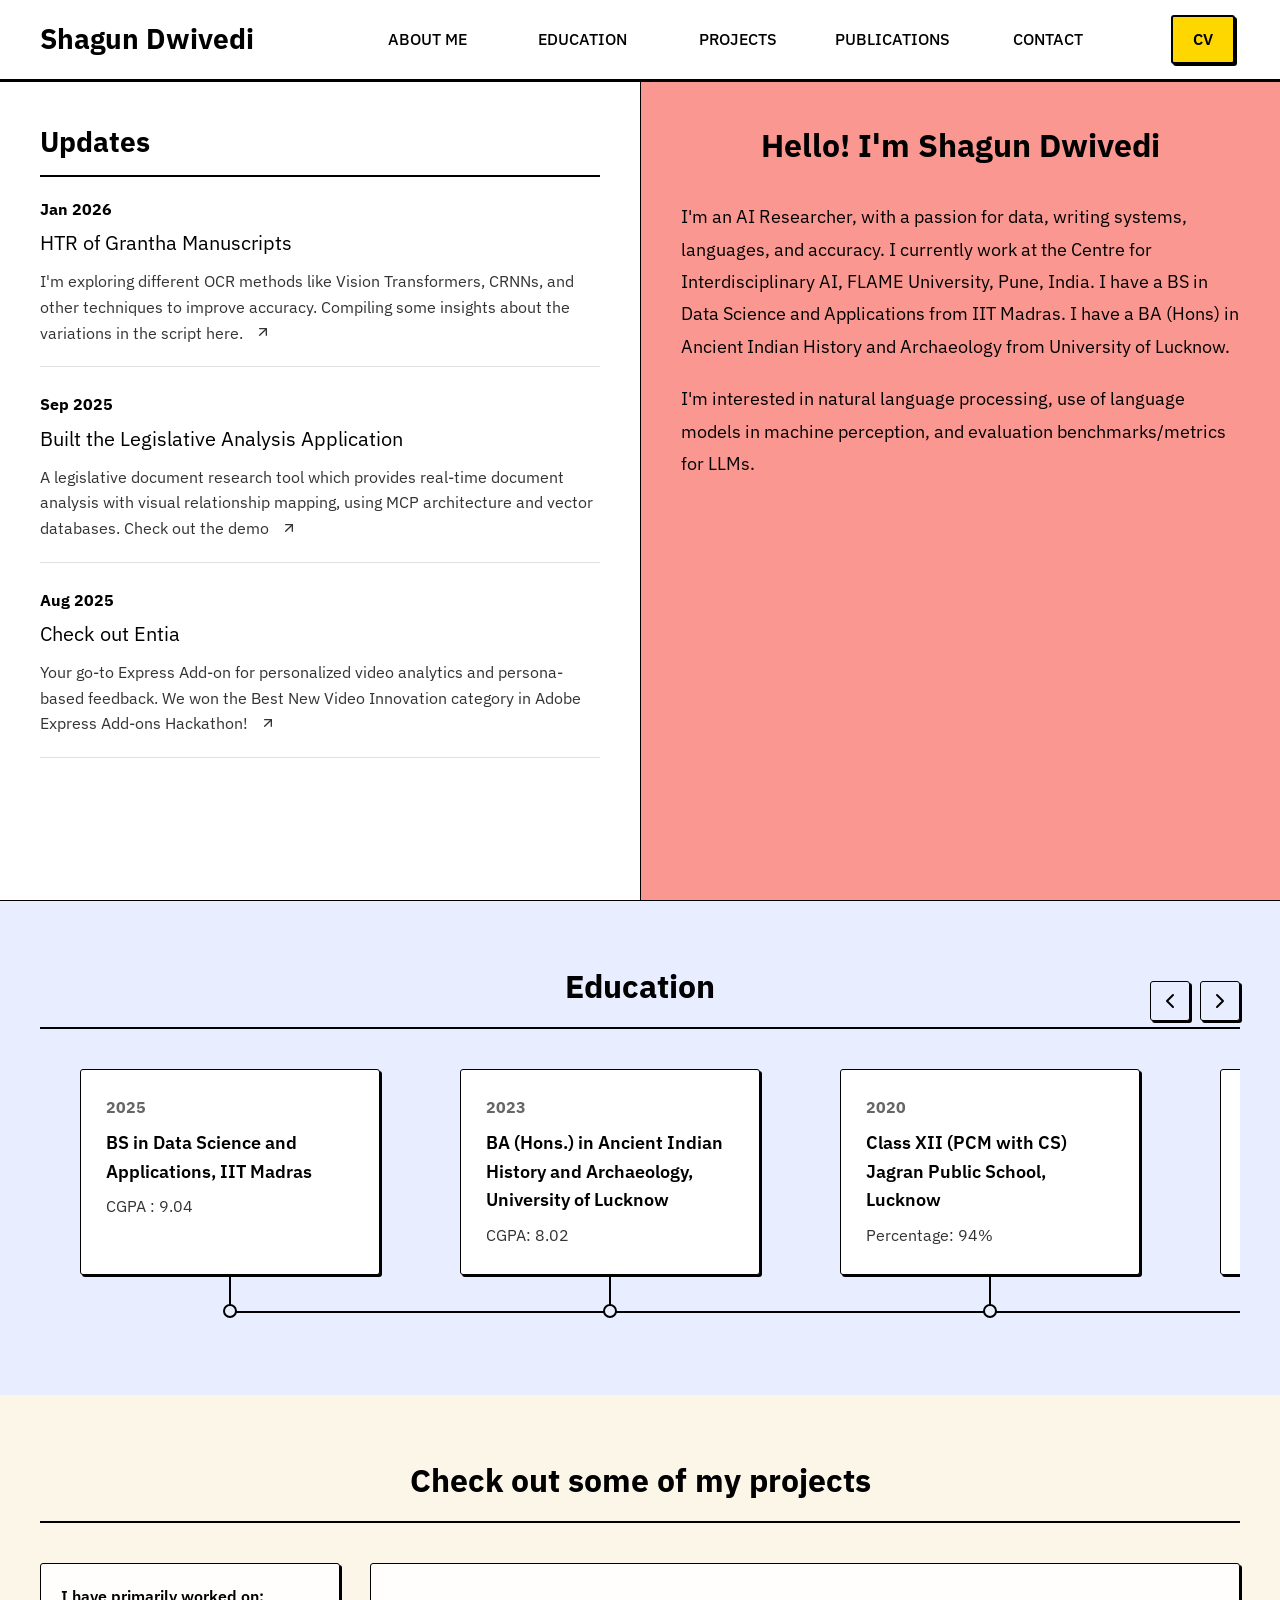
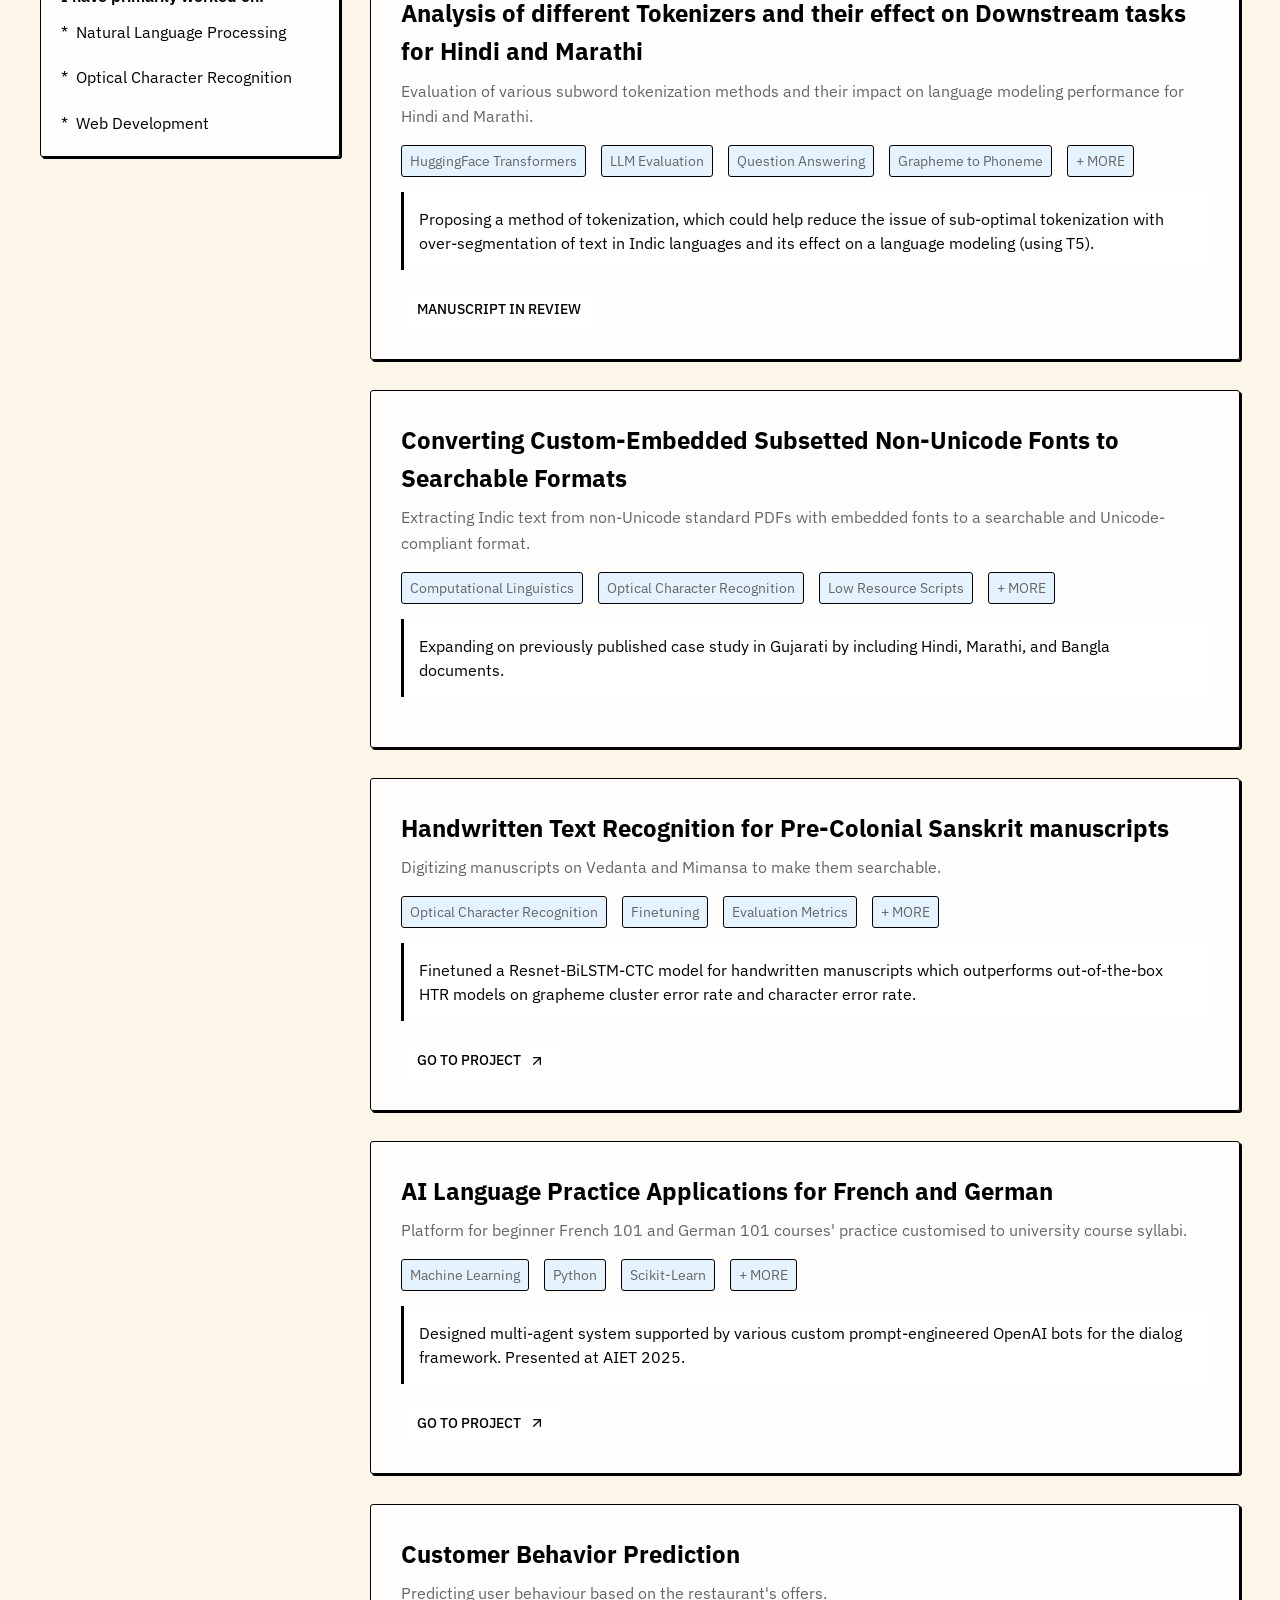
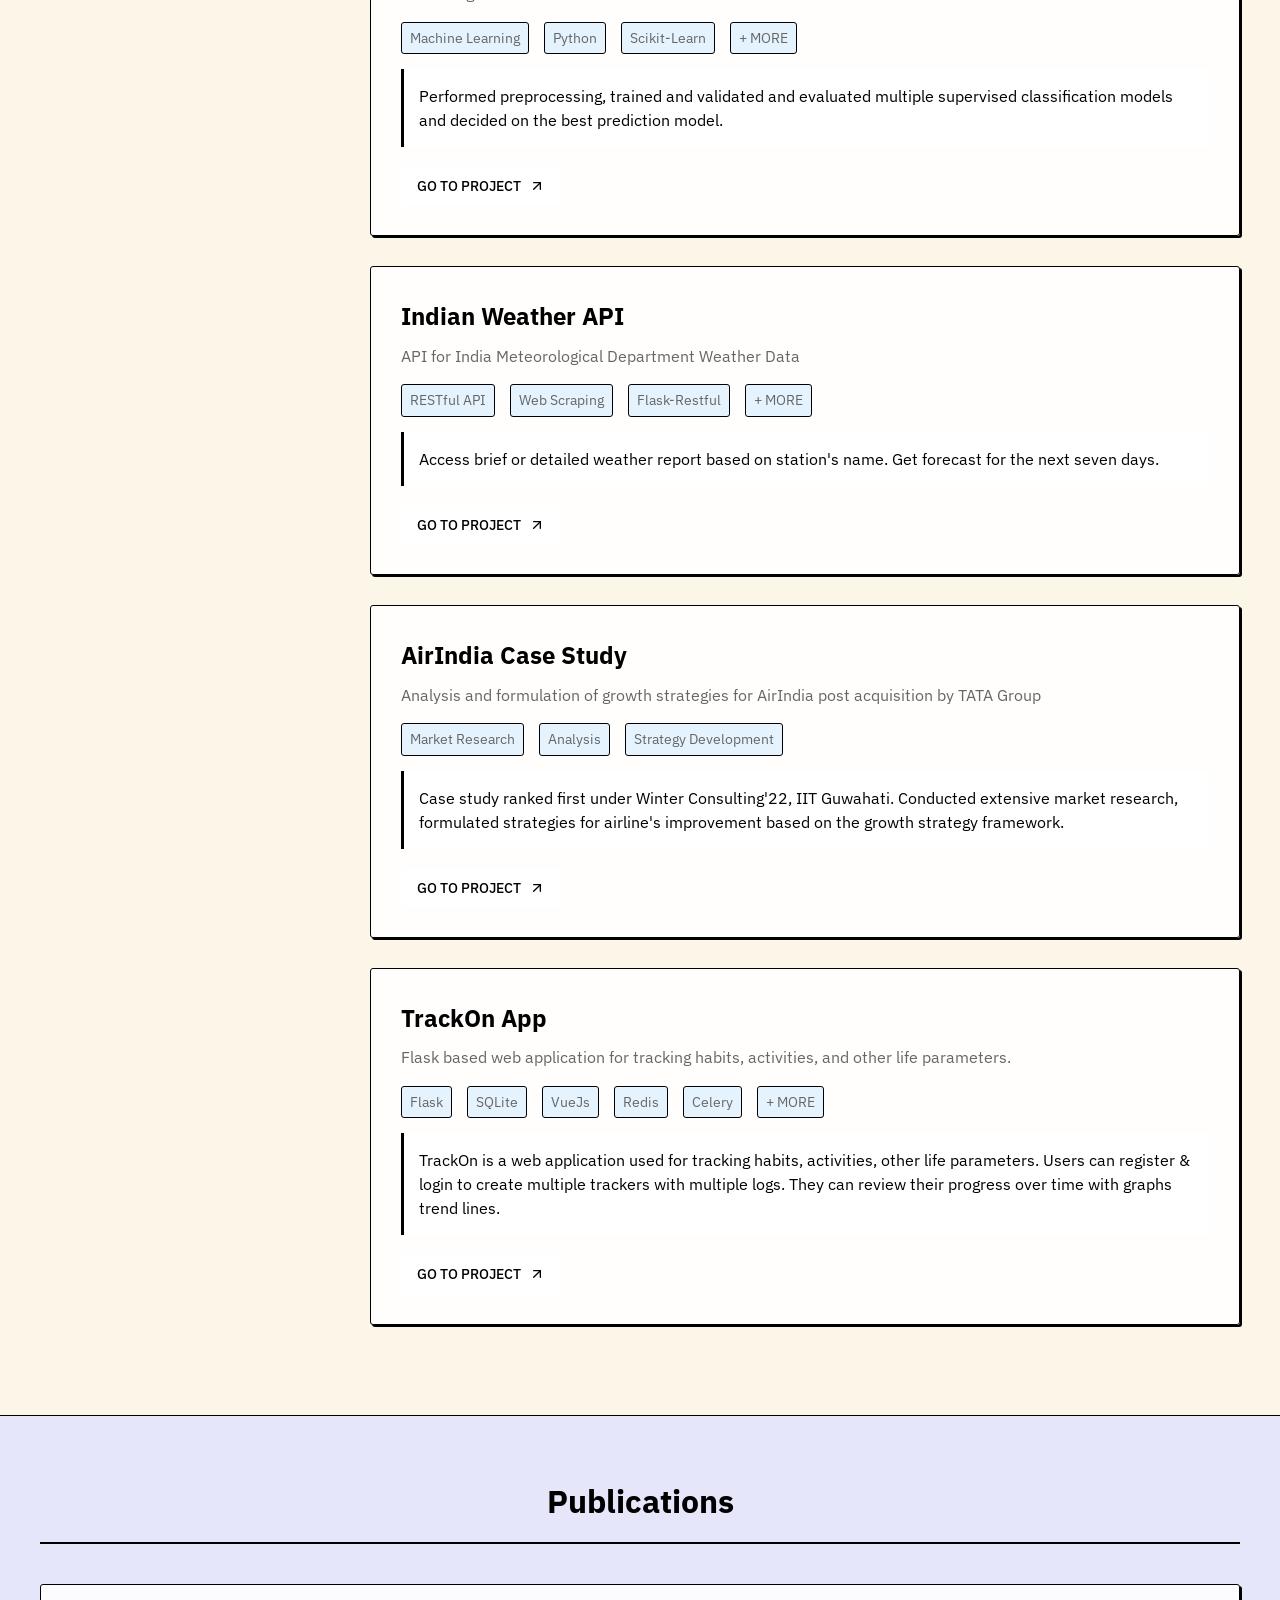
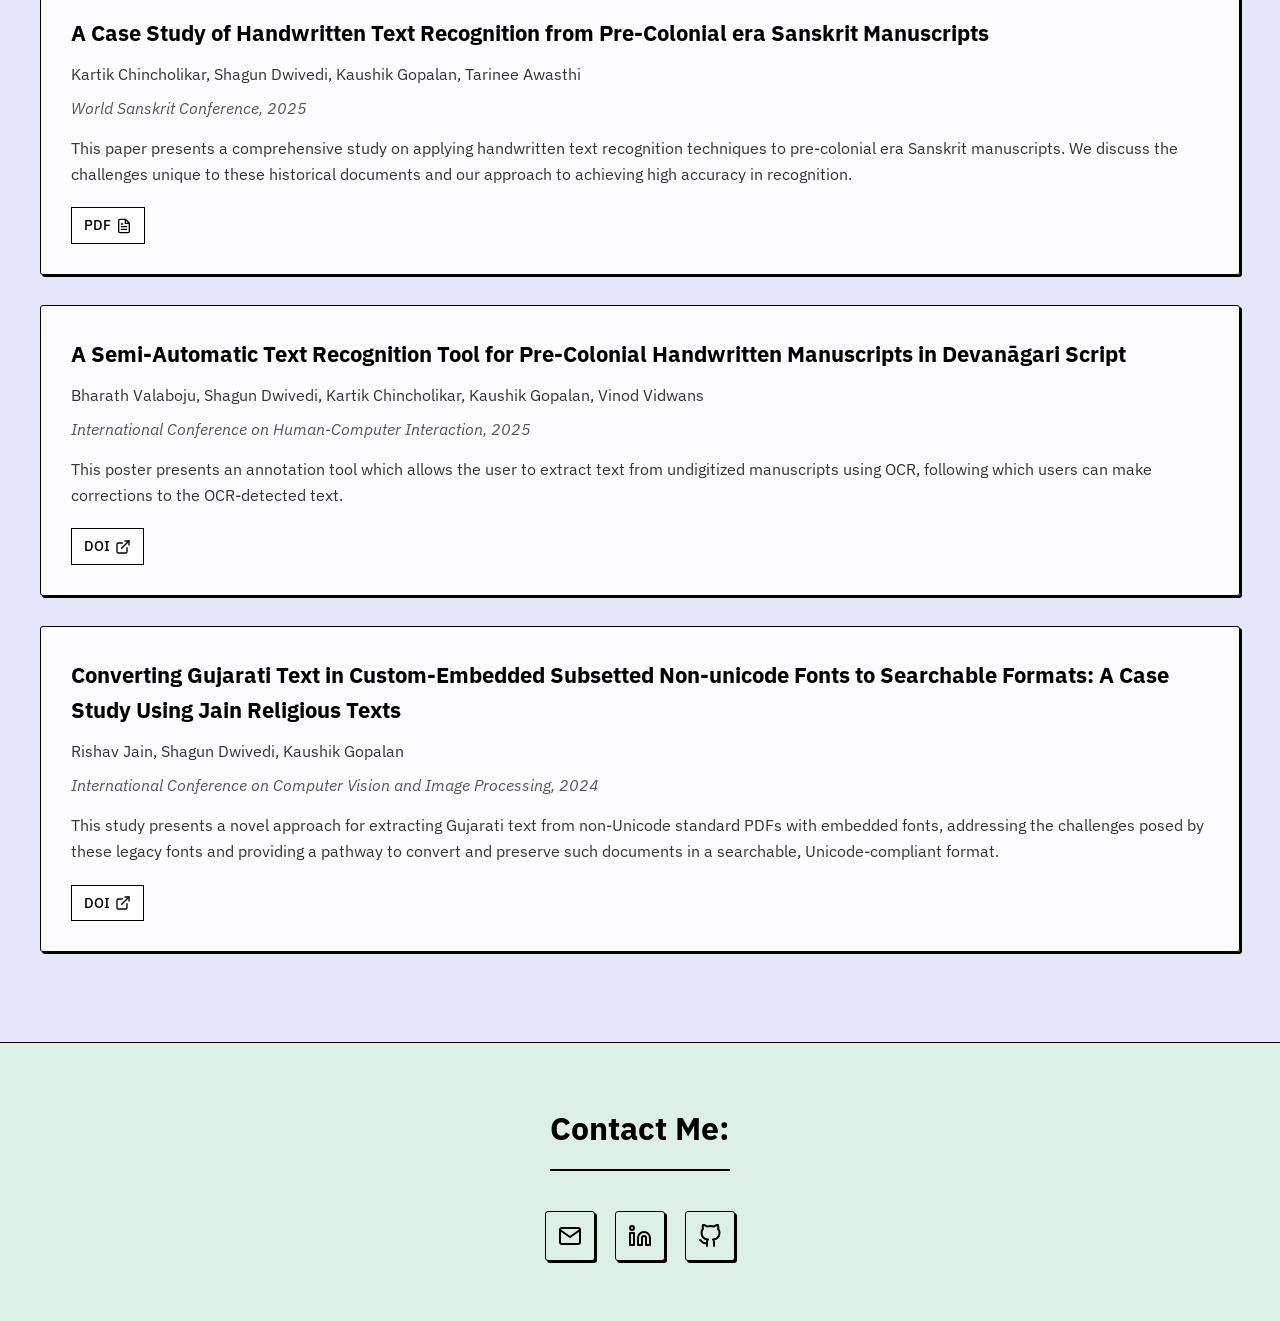
==== commit 2fb325ad: "site verfication" ====
--- a/index.html
+++ b/index.html
@@ -3,6 +3,7 @@
 <head>
     <meta charset="UTF-8">
     <meta name="viewport" content="width=device-width, initial-scale=1.0">
+    <meta name="google-site-verification" content="YeCIZJY44HAmuLd3vtFdAQeMVTCJLGlztQM_GSGVLo8" />
     <title>Shagun Dwivedi</title>
     <link href="https://fonts.googleapis.com/css2?family=IBM+Plex+Sans:ital,wght@0,400;0,500;0,700;1,400&display=swap" rel="stylesheet">
     <style>
@@ -1088,7 +1089,7 @@
                             </a>
                         </div>
 
-                        <div class="projects-content">
+                        <!-- <div class="projects-content">
                         <div class="project border-block inner-border-block_type-1">
                             <h2 class="project-title">Downscaling Terrestrial Water Storage Anomalies</h2>
                             <p class="project-description">Algorithm that produces a higher spatial resolution TWSA using 6 months of precipitation and temperature.</p>
@@ -1101,7 +1102,7 @@
                             <p class="project-details">Implemented a neighborhood-weighted iterative optimization algorithm to downscale TWSA from 3°×3° to 0.1°×0.1° resolution achieving better RMSE and spatial frequency scores than GLDAS estimates.</p>
                             <a href="#" class="project-link">MANUSCRIPT IN PREPARATION
                             </a>
-                        </div>
+                        </div> -->
                         
                         <div class="project border-block inner-border-block_type-1">
                             <h2 class="project-title">Converting Custom-Embedded Subsetted Non-Unicode Fonts to Searchable Formats</h2>
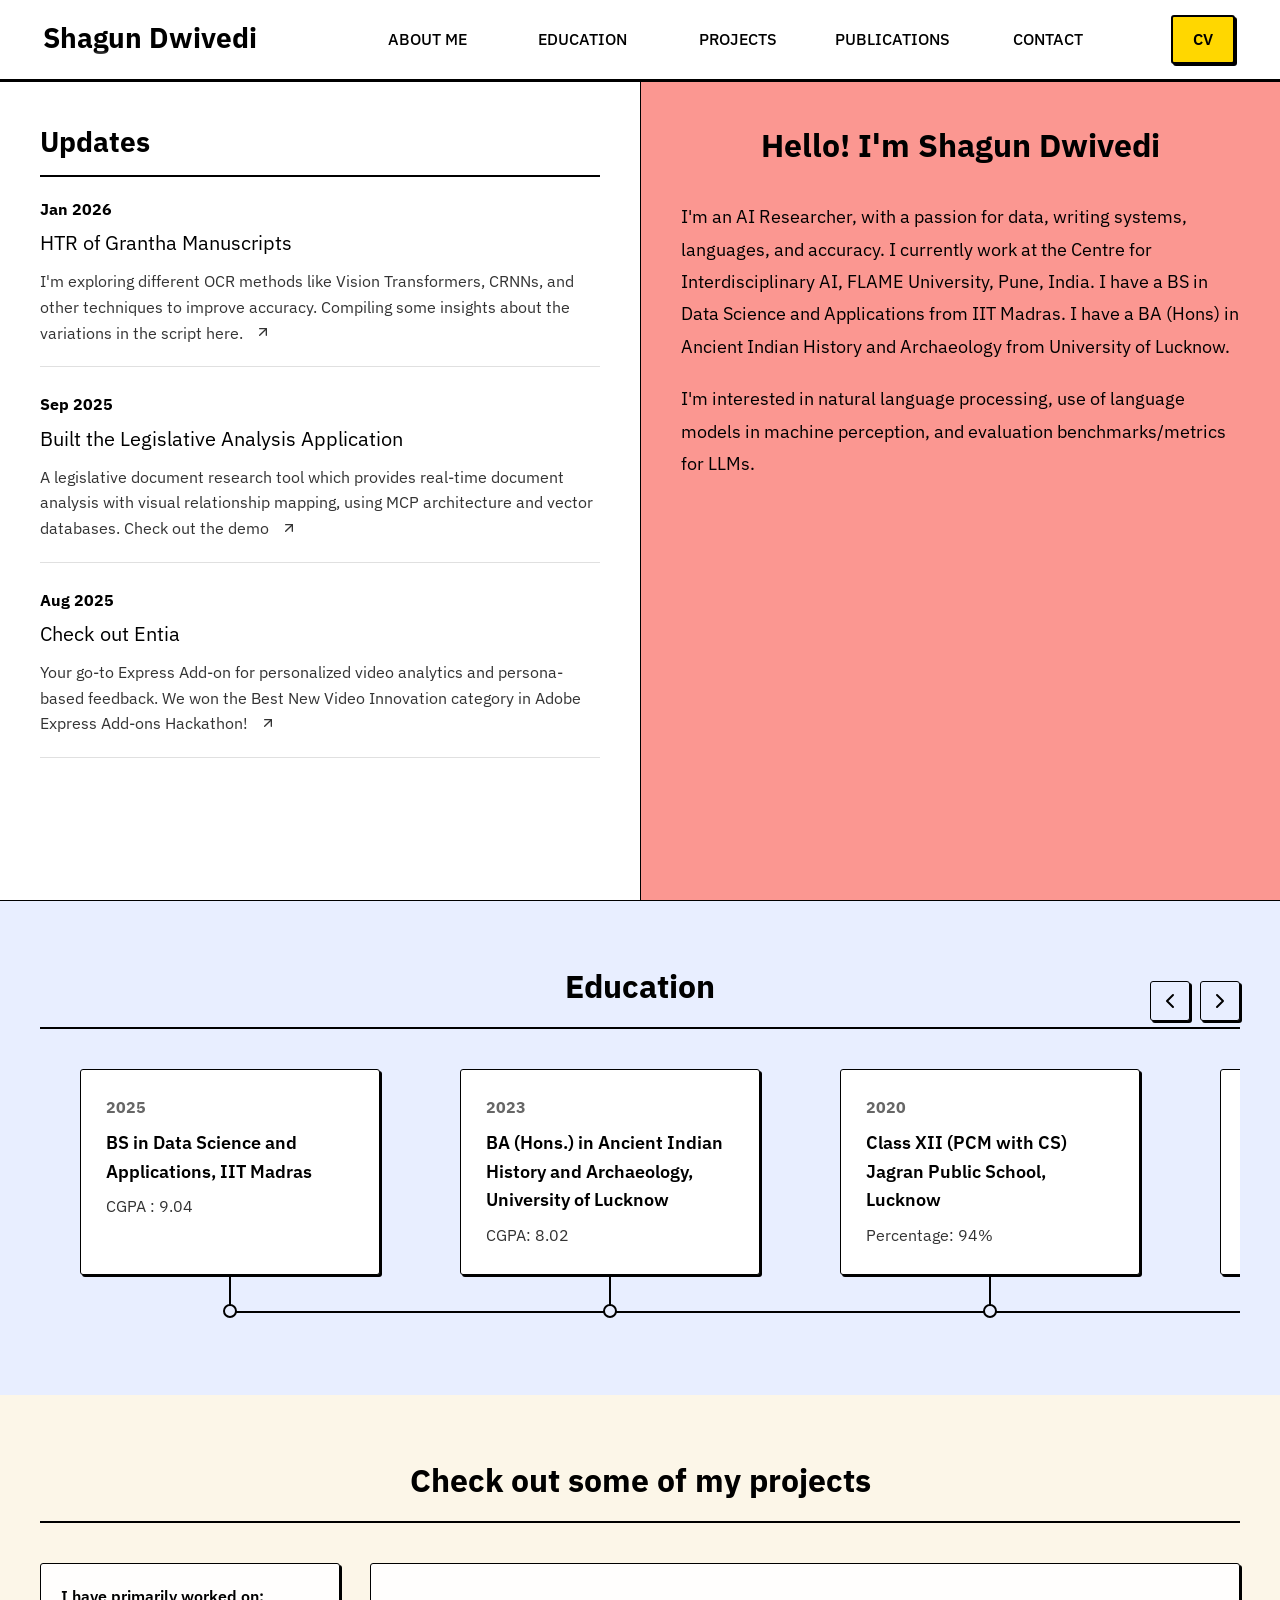
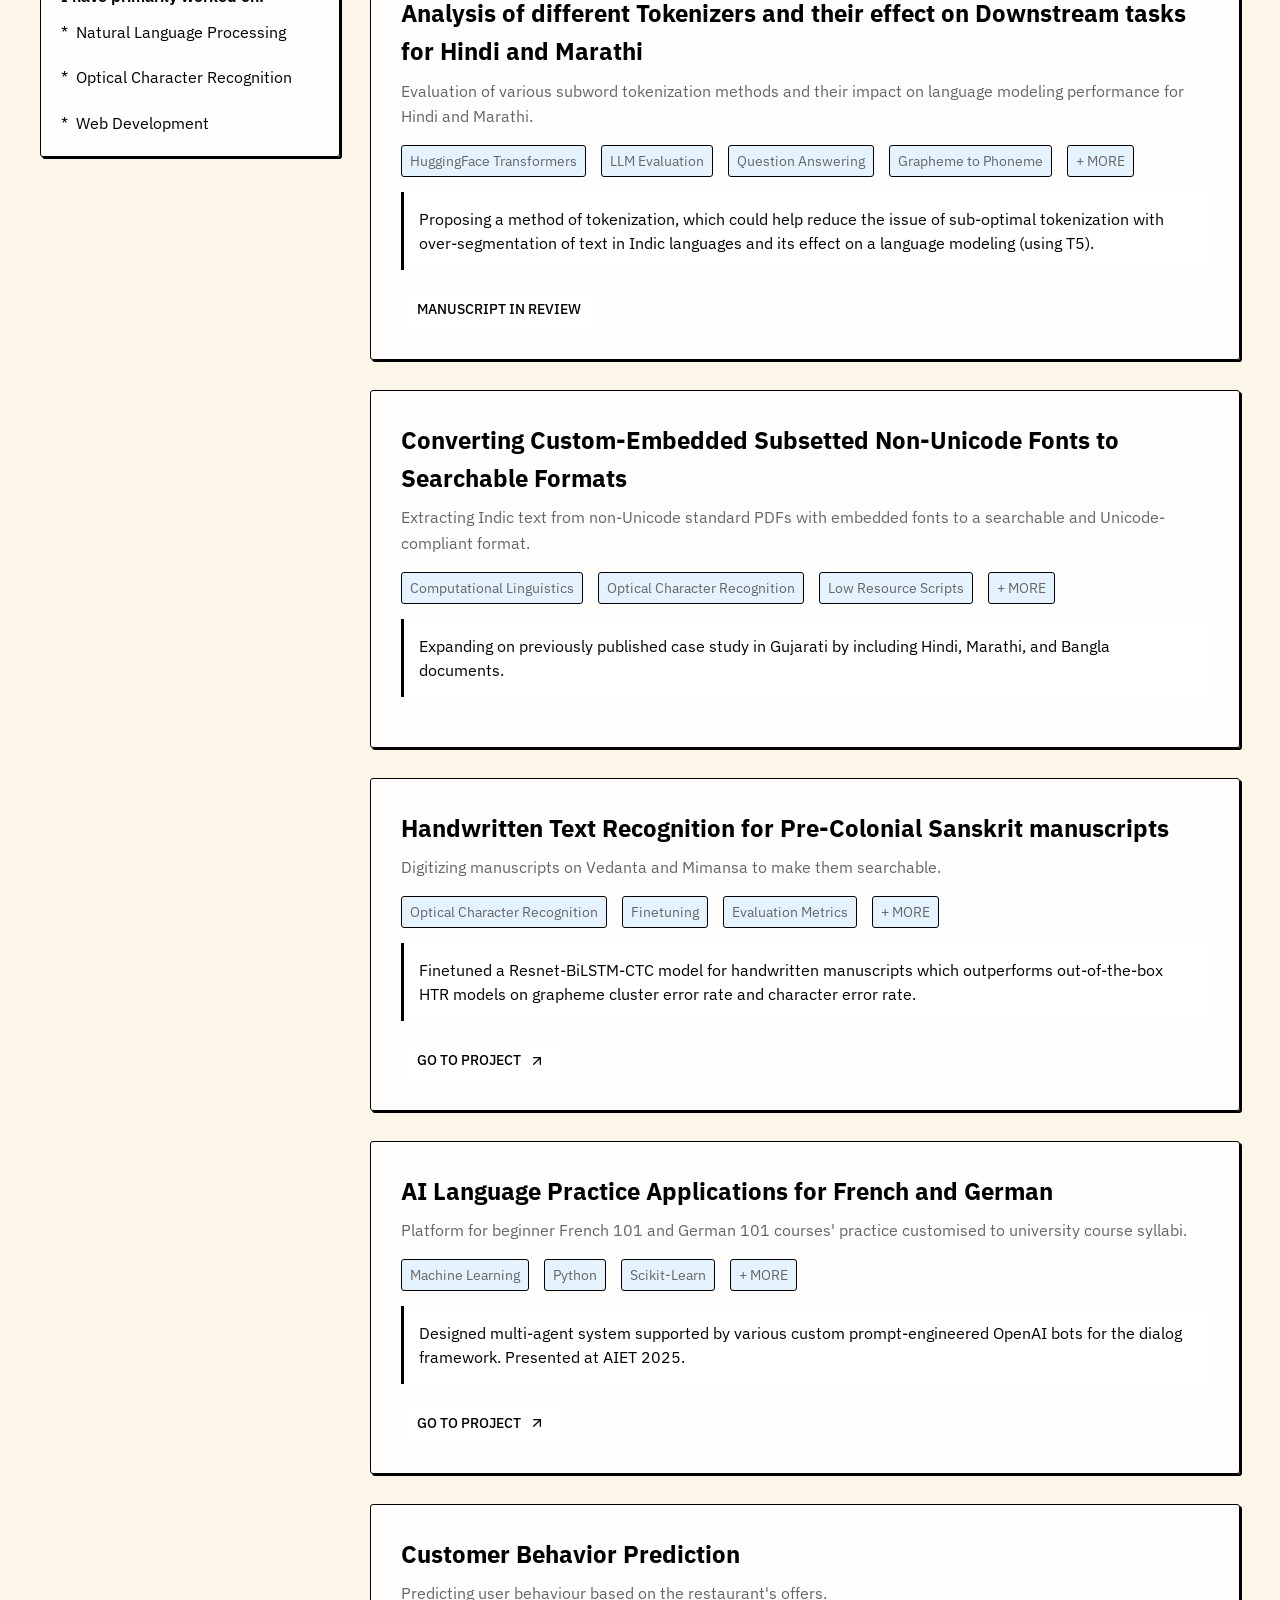
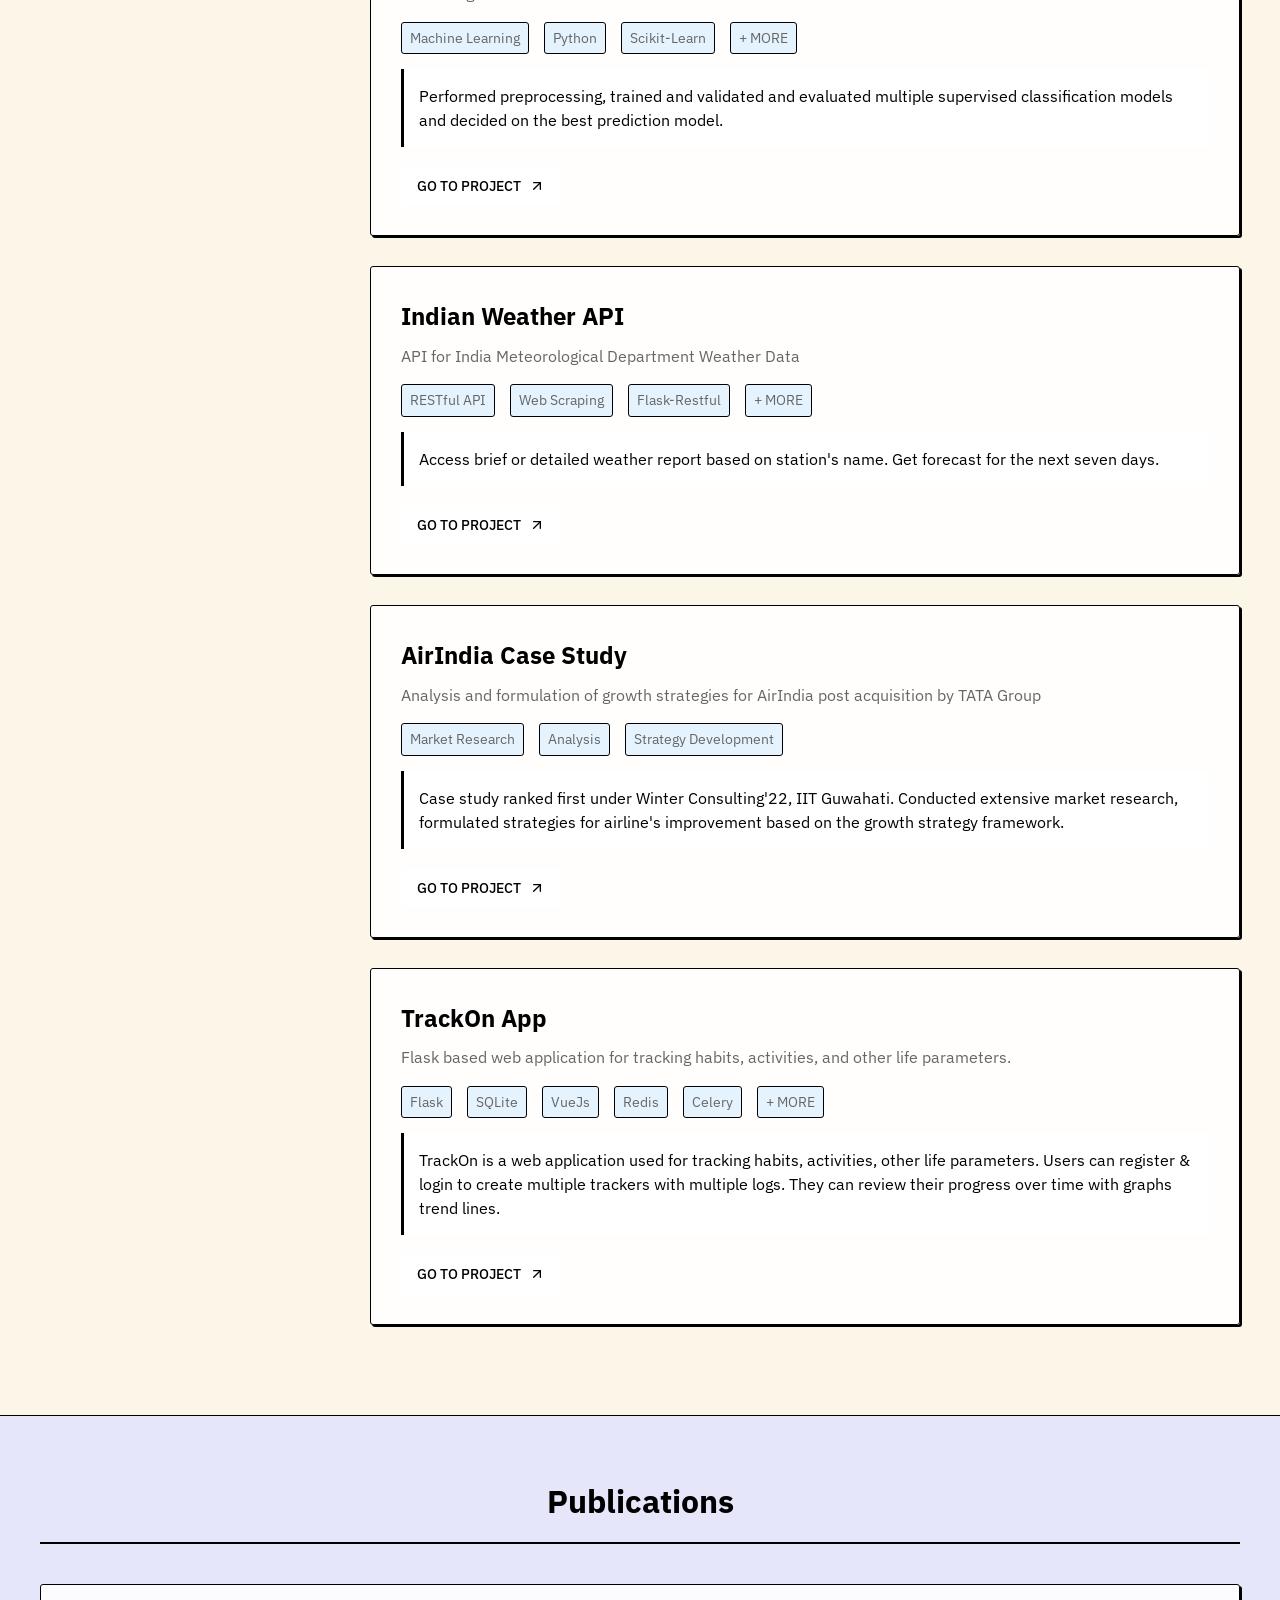
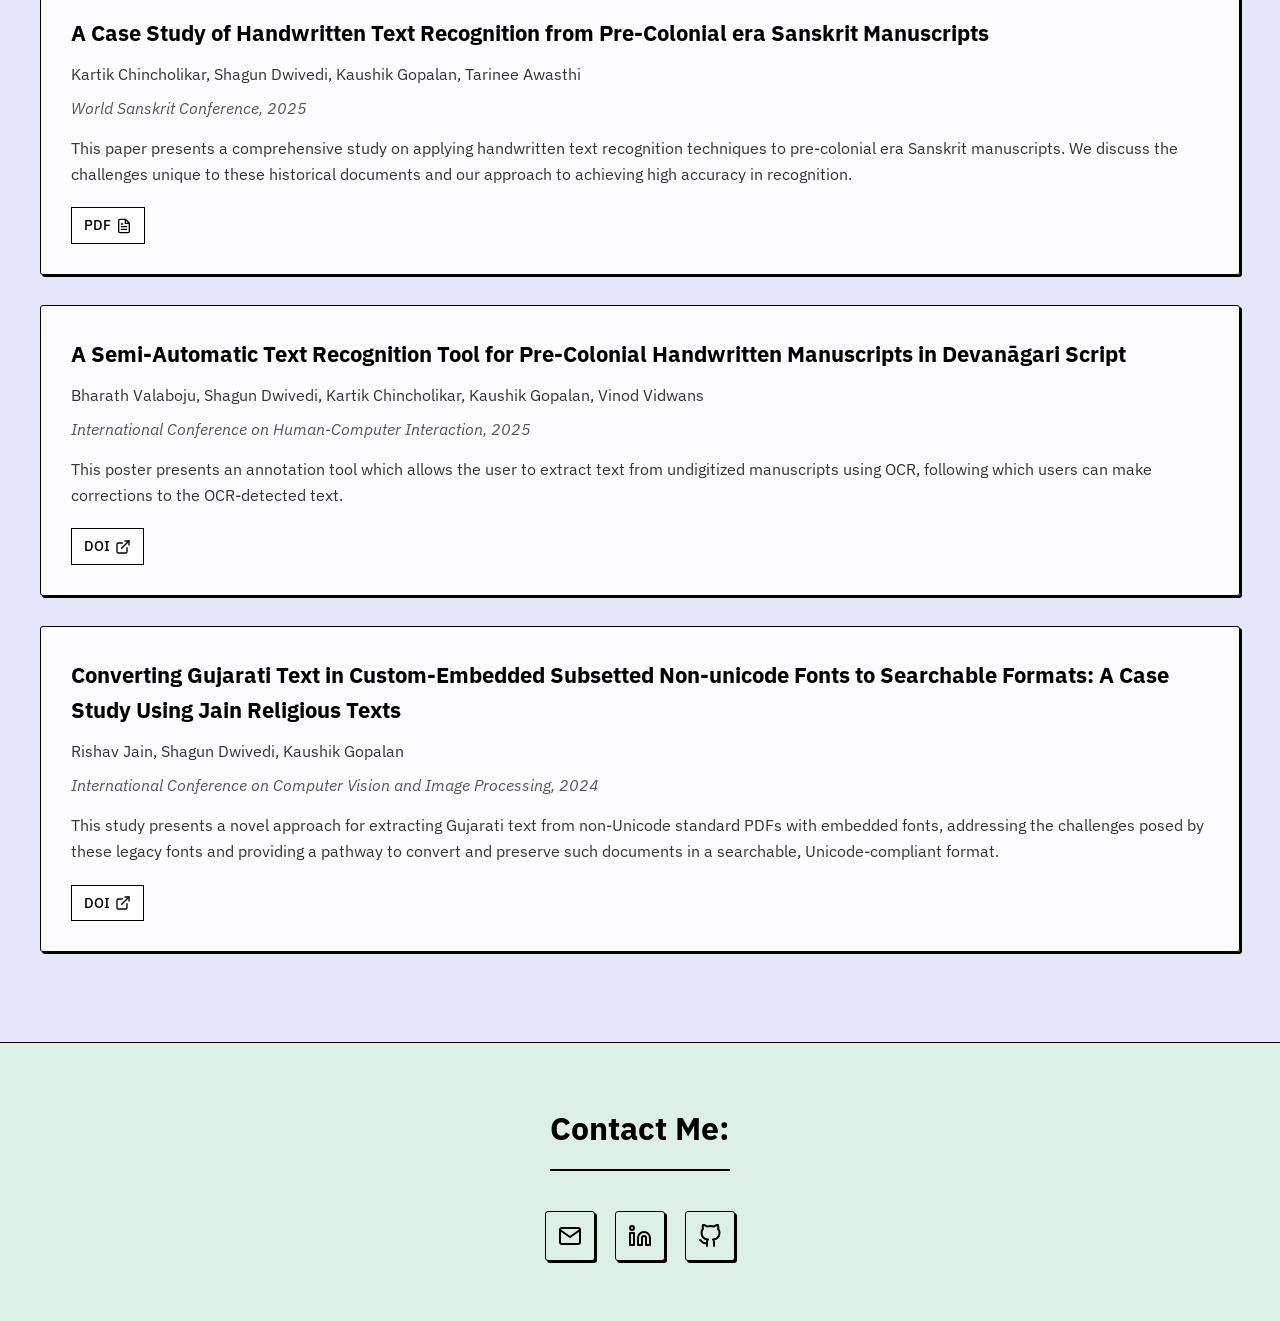
==== commit 8ff83c2d: "roller" ====
--- a/index.html
+++ b/index.html
@@ -53,6 +53,36 @@
             --pastel-dusk: #D7CCC8;
             --pastel-dawn: #FFCCBC;
         }
+
+        /* ===================== NAME SLOT MACHINE ===================== */
+        .name-slot {
+            display: inline-block;
+            overflow: hidden;
+            height: 1.8em;
+            vertical-align: middle;
+            position: relative;
+            top: -0.05em;
+            /* fade out top and bottom edges */
+            -webkit-mask-image: linear-gradient(to bottom, transparent 0%, black 25%, black 75%, transparent 100%);
+            mask-image: linear-gradient(to bottom, transparent 0%, black 25%, black 75%, transparent 100%);
+        }
+ 
+        .name-slot-track {
+            display: flex;
+            flex-direction: column;
+            transition: transform 0.55s cubic-bezier(0.25, 0.85, 0.45, 1);
+            will-change: transform;
+            padding-top: 0.4em;
+        }
+ 
+        .name-slot-track span {
+            display: block;
+            white-space: nowrap;
+            height: 1em;
+            line-height: 1em;
+            margin-bottom: 0.8em;
+        }
+
         /* Header - Full Screen Width */
         .header {
             width: 100vw;
@@ -847,7 +877,17 @@
     <!-- Header - Full Screen Width with Navigation -->
     <header class="header">
         <div class="header-cell logo-cell">
-            <a href="#" class="header-cell-content">Shagun Dwivedi</a>
+            <a href="#" class="header-cell-content">
+                <span class="name-slot">
+                    <span class="name-slot-track">
+                        <span>Shagun Dwivedi</span>
+                        <span>शगुन द्विवेदी</span>
+                        <span>𑌶𑌗𑍁𑌨 𑌦𑍍𑌵𑌿𑌵𑍇𑌦𑌿</span>
+                        <span>Шагун Двиведи</span>
+                        <span>Shagun Dwivedi</span>
+                    </span>
+                </span>
+            </a>
             <div class="burger-menu" id="burgerMenu">
                 <span></span>
                 <span></span>
@@ -1398,6 +1438,24 @@
                 mobileNav.classList.remove('active');
             }
         });
+
+        // Slot machine name scroller
+        const track = document.querySelector('.name-slot-track');
+        const names = track.querySelectorAll('span');
+        const count = names.length;
+        let current = 0;
+ 
+        setInterval(() => {
+            current++;
+            if (current < count) {
+                track.style.transition = 'transform 0.55s cubic-bezier(0.25, 0.85, 0.45, 1)';
+                track.style.transform = 'translateY(-' + (current * 1.8) + 'em)';
+            } else {
+                track.style.transition = 'none';
+                track.style.transform = 'translateY(0)';
+                current = 0;
+            }
+        }, 2200);
         
         // Education navigation buttons functionality
         const educationScrollable = document.querySelector('.education-scrollable');
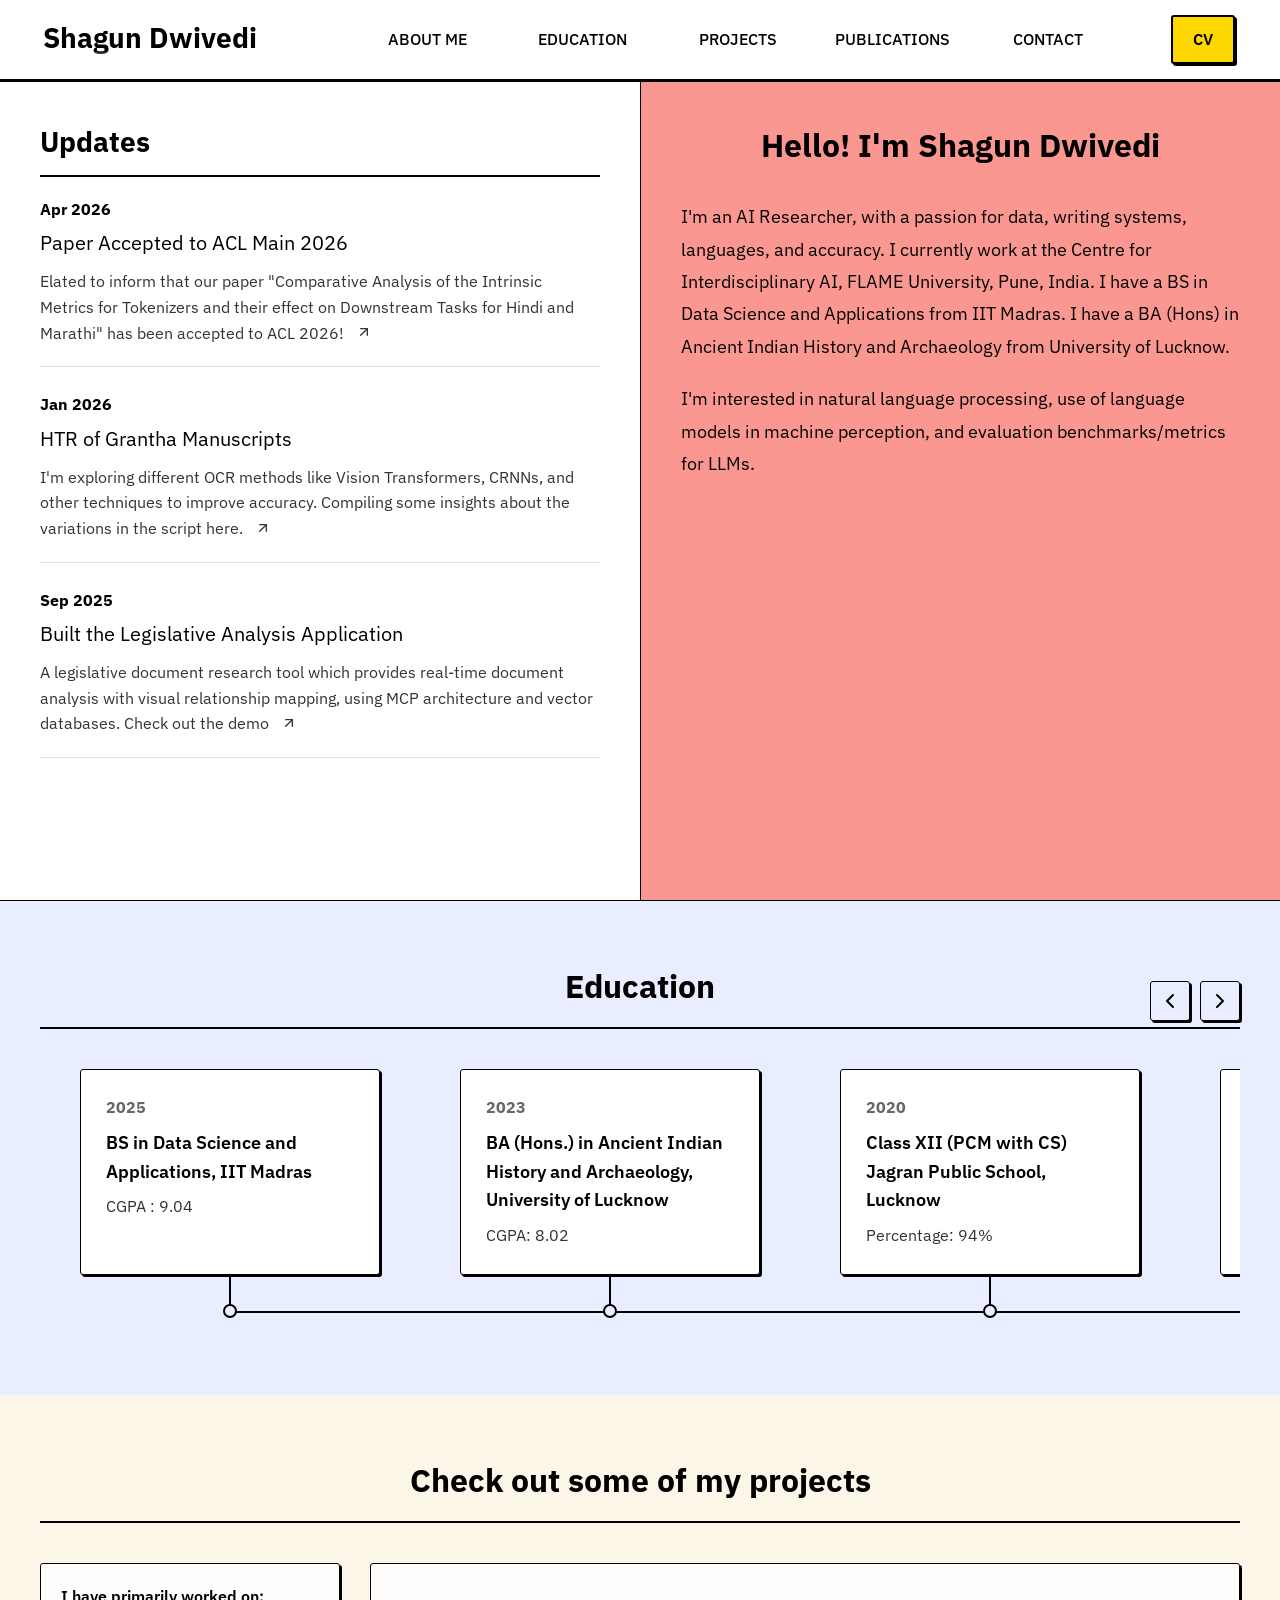
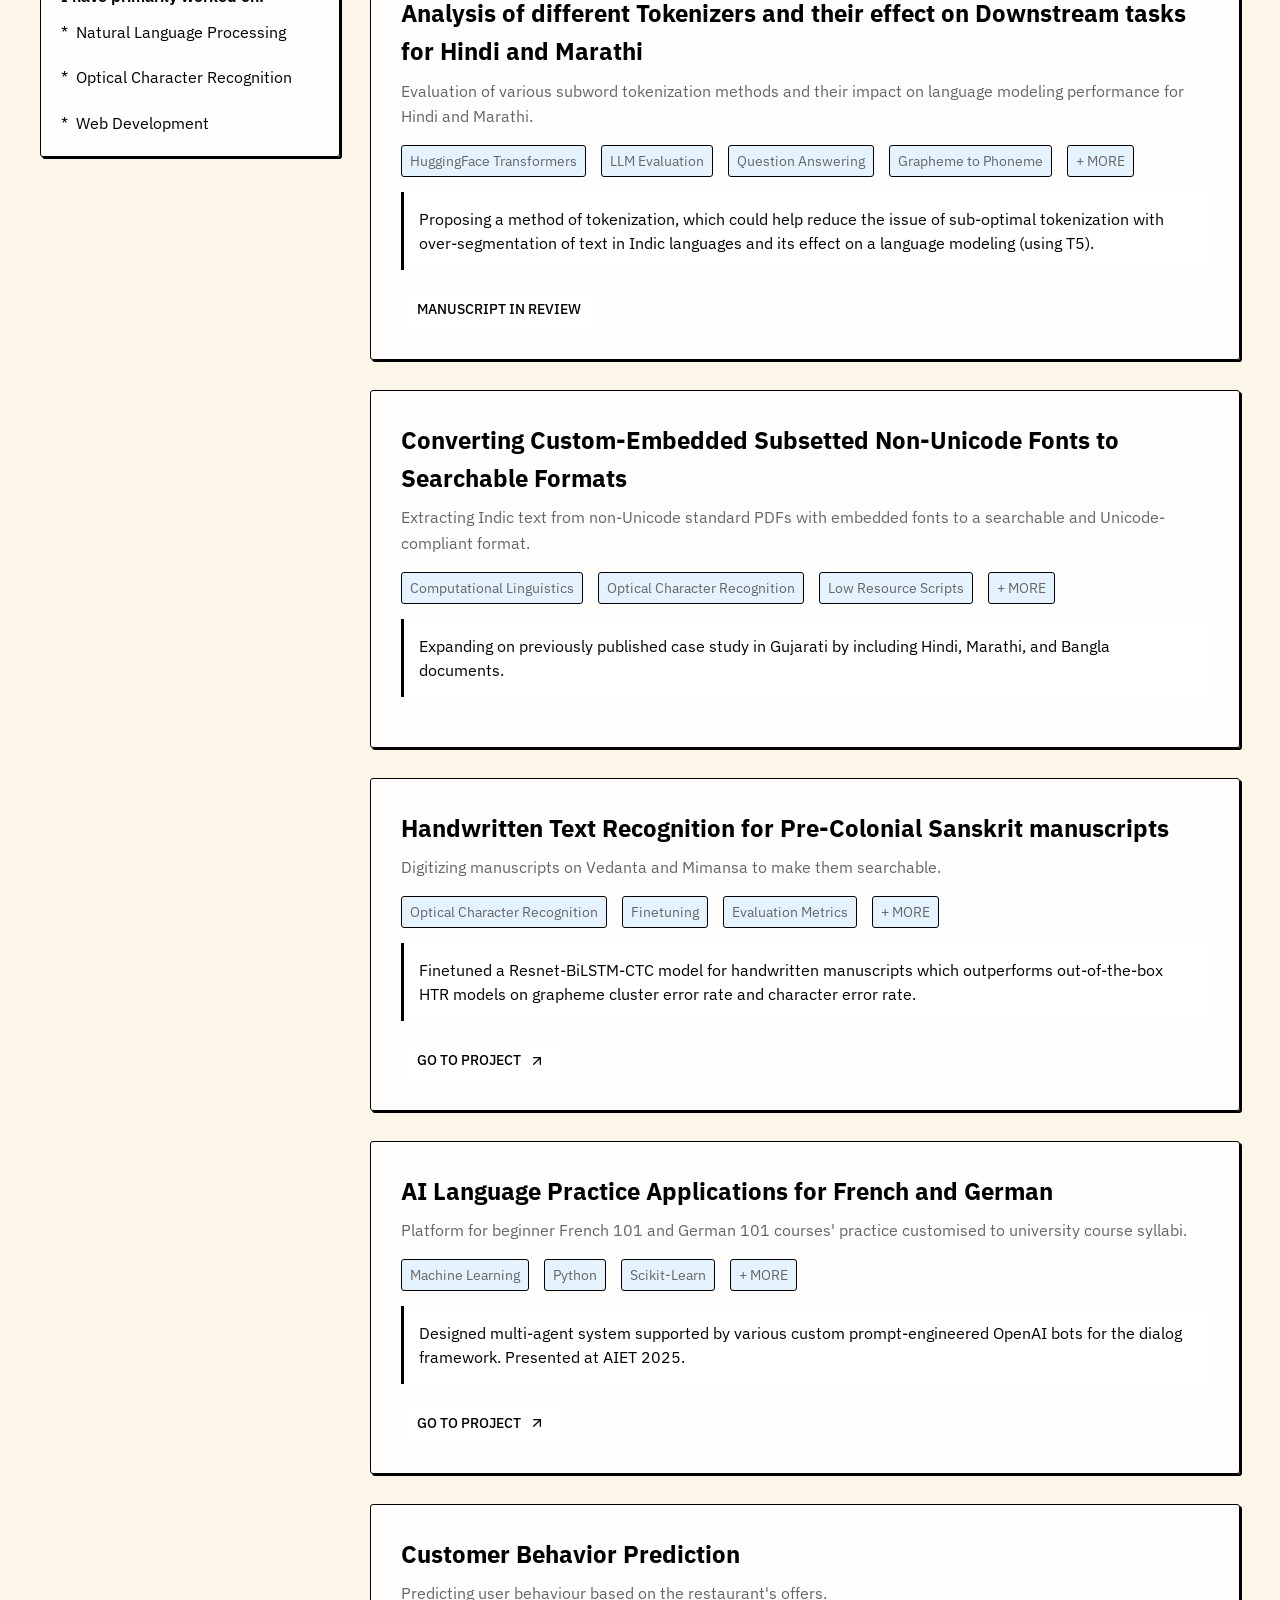
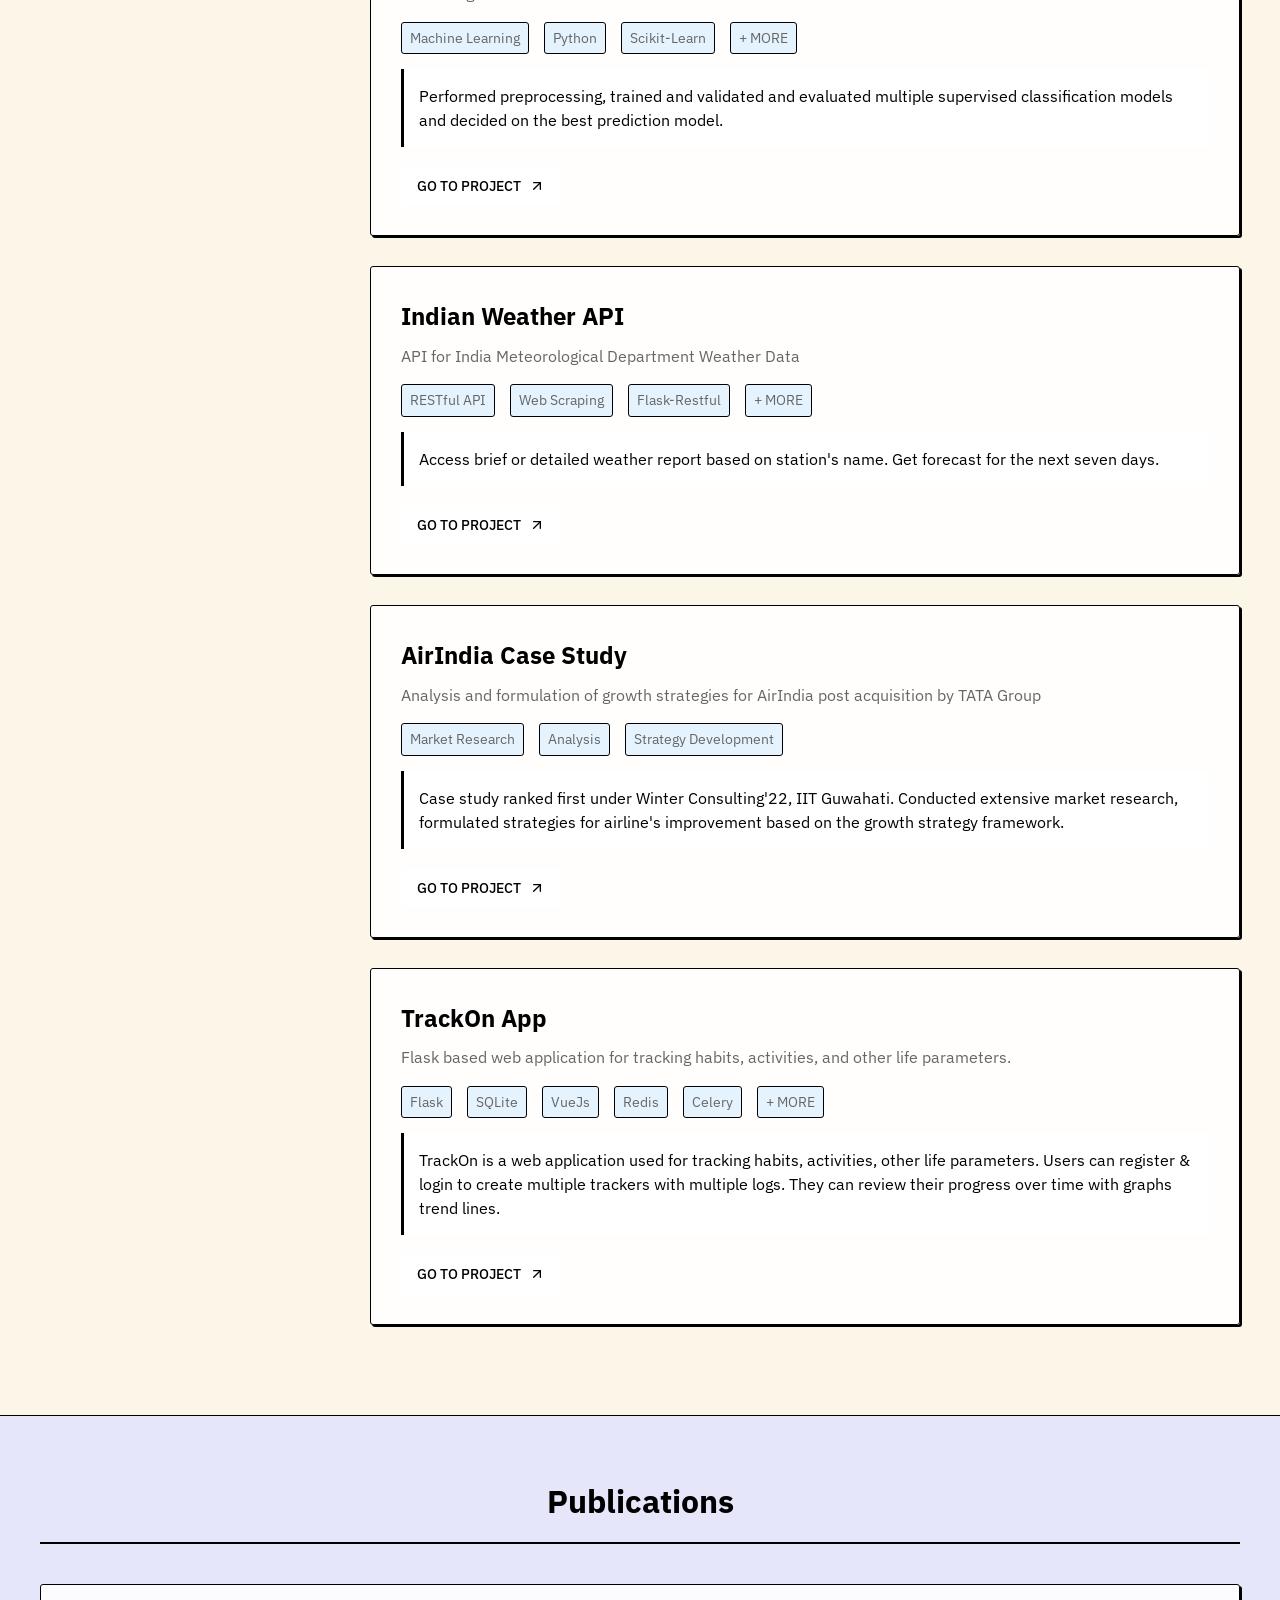
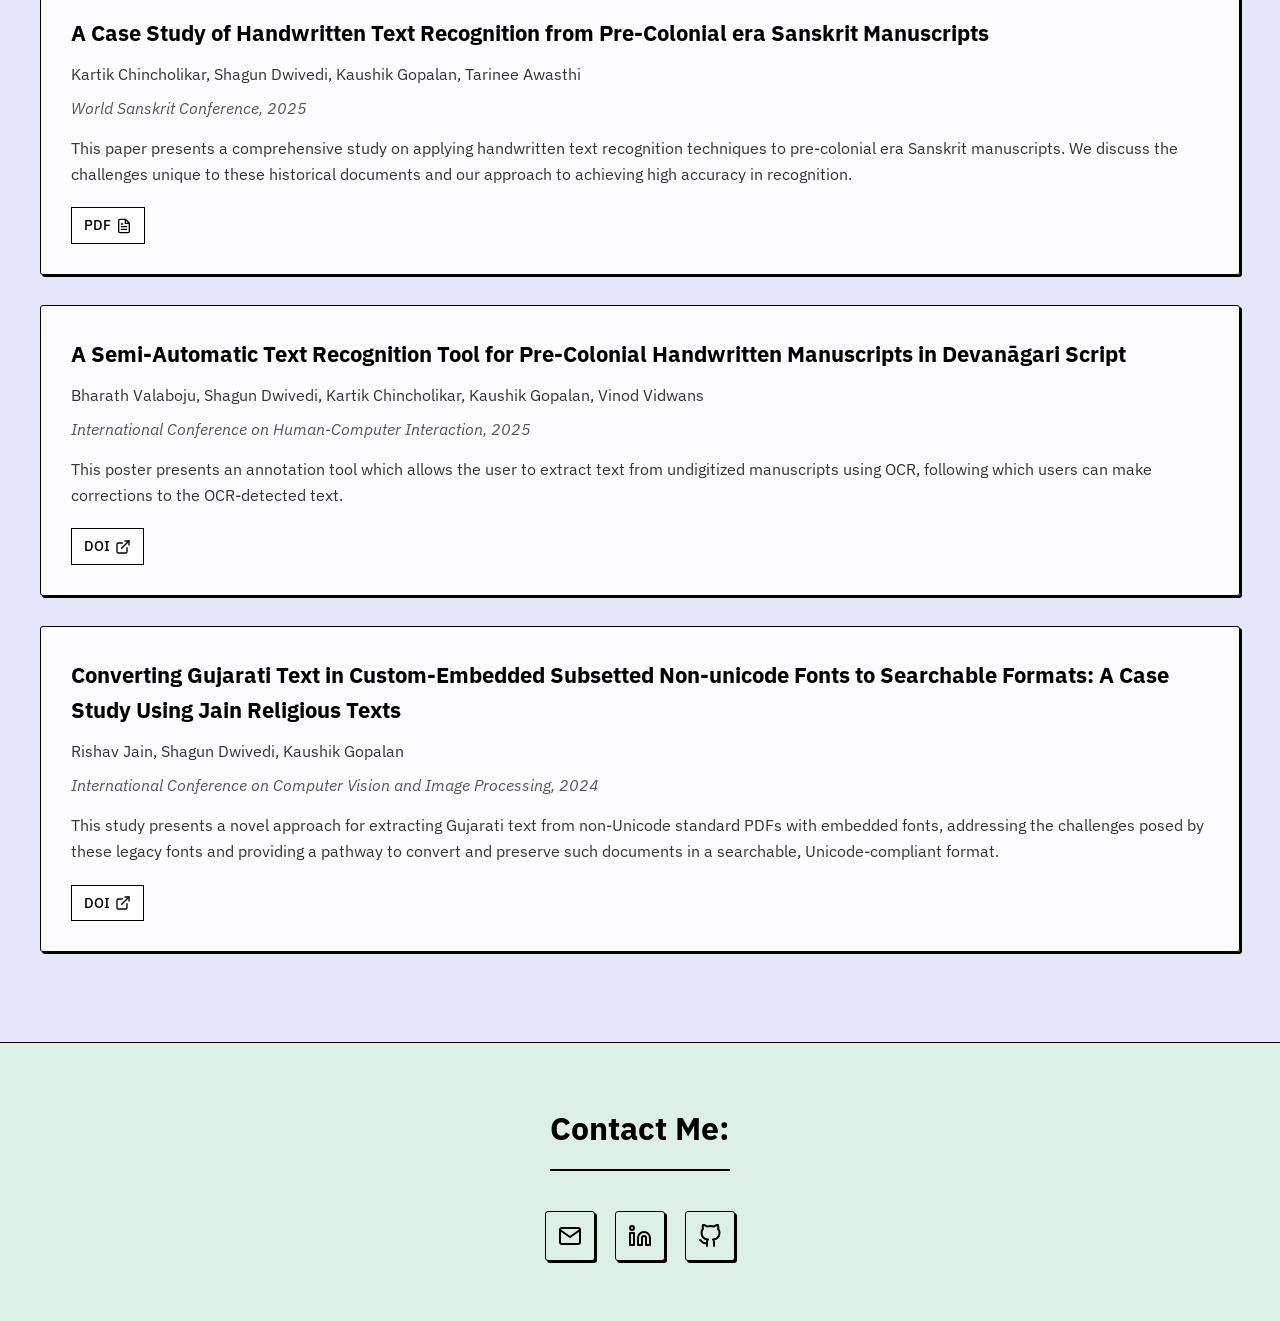
==== commit d97d35e5: "acl" ====
--- a/index.html
+++ b/index.html
@@ -933,6 +933,19 @@
                 <h2 class="updates-header">Updates</h2>
 
                 <div class="update-item">
+                    <div class="update-date">Apr 2026</div>
+                    <div class="update-title">Paper Accepted to ACL Main 2026</div>
+                    <div class="update-content">Elated to inform that our paper "Comparative Analysis of the Intrinsic Metrics for Tokenizers and their effect on Downstream Tasks for Hindi and Marathi" has been accepted to ACL 2026!
+                        <a href="https://github.com/flame-cai/tokenizer-comparative-analysis" class="update-link">
+                            <svg xmlns="http://www.w3.org/2000/svg" width="16" height="16" viewBox="0 0 24 24" fill="none" stroke="currentColor" stroke-width="2" stroke-linecap="round" stroke-linejoin="round">
+                                <line x1="7" y1="17" x2="17" y2="7"></line>
+                                <polyline points="7 7 17 7 17 17"></polyline>
+                            </svg>
+                        </a>
+                    </div>
+                </div>
+
+                <div class="update-item">
                     <div class="update-date">Jan 2026</div>
                     <div class="update-title">HTR of Grantha Manuscripts</div>
                     <div class="update-content">I'm exploring different OCR methods like Vision Transformers, CRNNs, and other techniques to improve accuracy. Compiling some insights about the variations in the script here.
@@ -958,7 +971,7 @@
                     </div>
                 </div>
                 
-                <div class="update-item">
+                <!-- <div class="update-item">
                     <div class="update-date">Aug 2025</div>
                     <div class="update-title">Check out Entia</div>
                     <div class="update-content">Your go-to Express Add-on for personalized video analytics and persona-based feedback. We won the Best New Video Innovation category in Adobe Express Add-ons Hackathon!
@@ -969,7 +982,7 @@
                             </svg>
                         </a>
                     </div>
-                </div>
+                </div> -->
                 
                 <!-- <div class="update-item">
                     <div class="update-date">Jun 2025</div>
@@ -1007,6 +1020,10 @@
                     </p>
                         
                     <p>I'm interested in natural language processing, use of language models in machine perception, and evaluation benchmarks/metrics for LLMs.</p>
+
+                    <!-- <p> 
+                        In my free time, I like to <a href="https://www.goodreads.com/review/list/186451910?shelf=%23ALL%23">read books</a>, <a href="">watch movies</a>
+                    </p> -->
                     
                     <!-- <p>Perpetually working on improving my chops, one problem at a time.
                     <br>
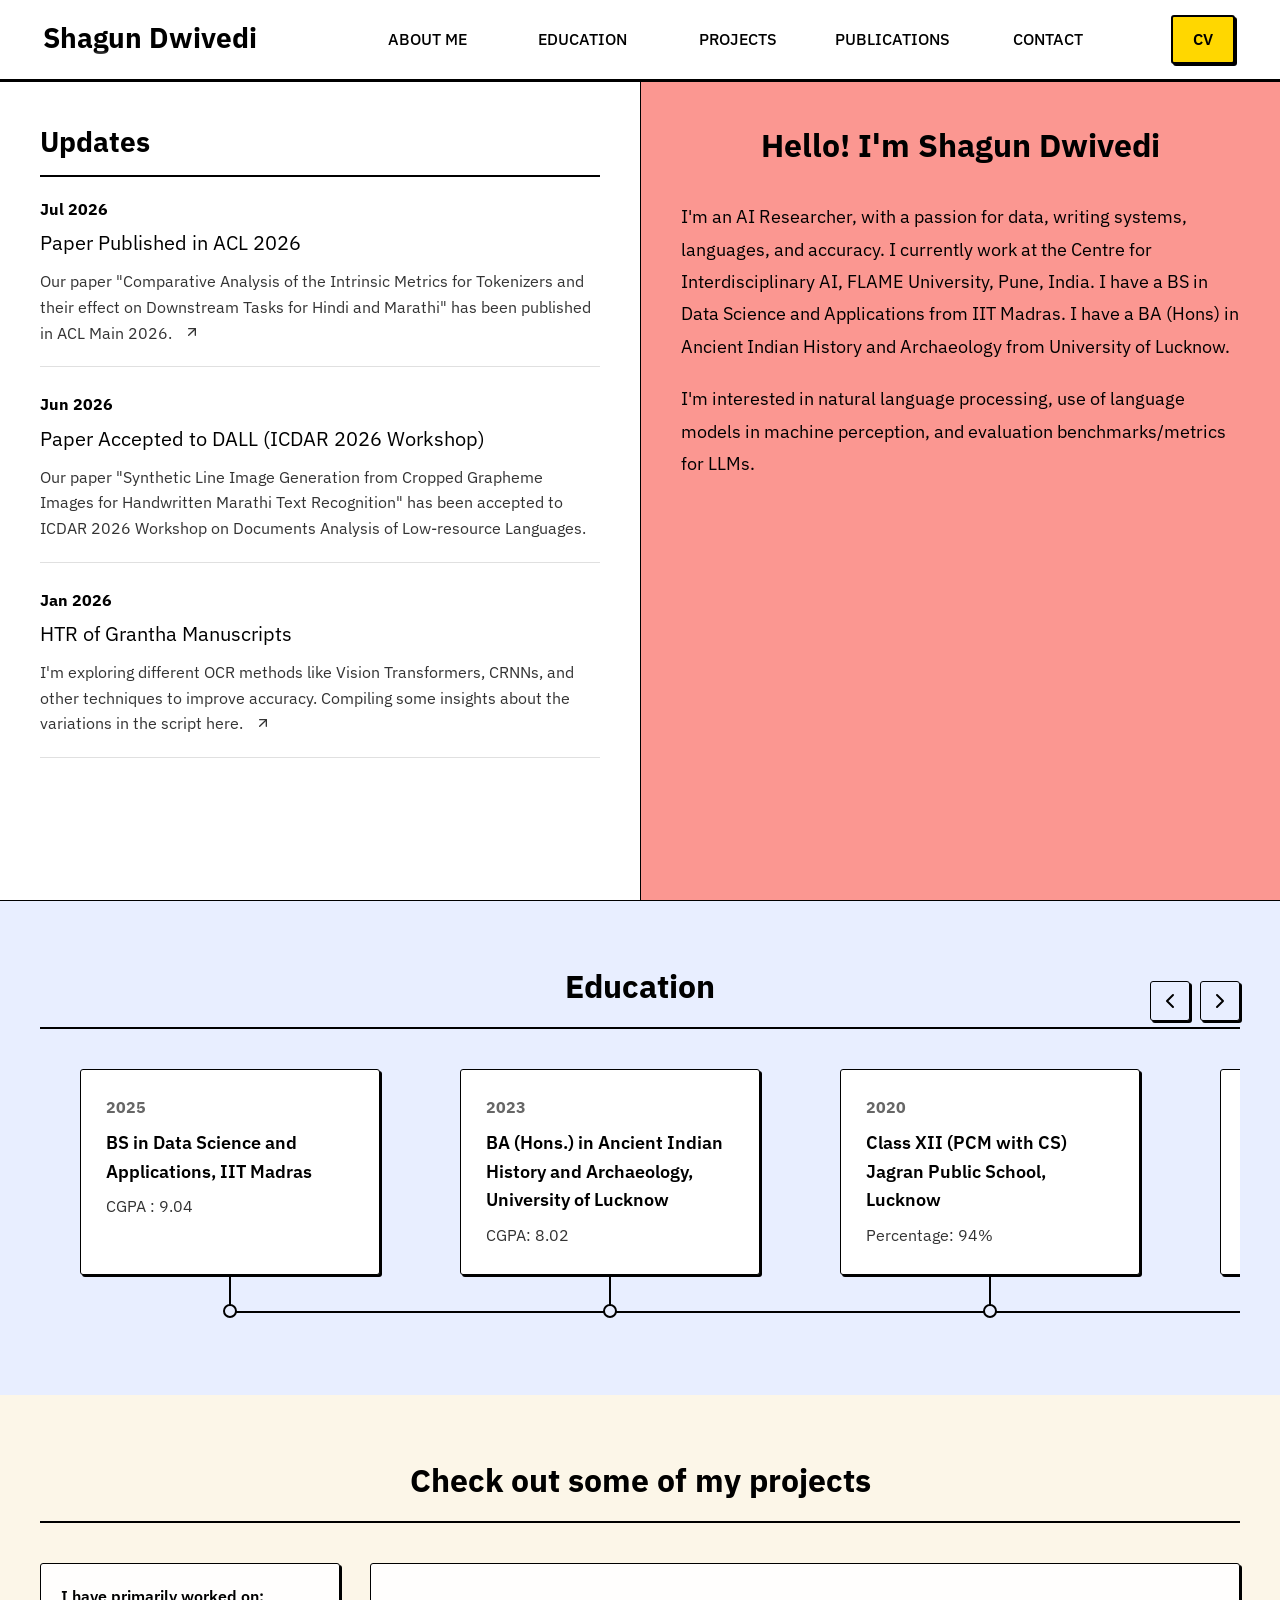
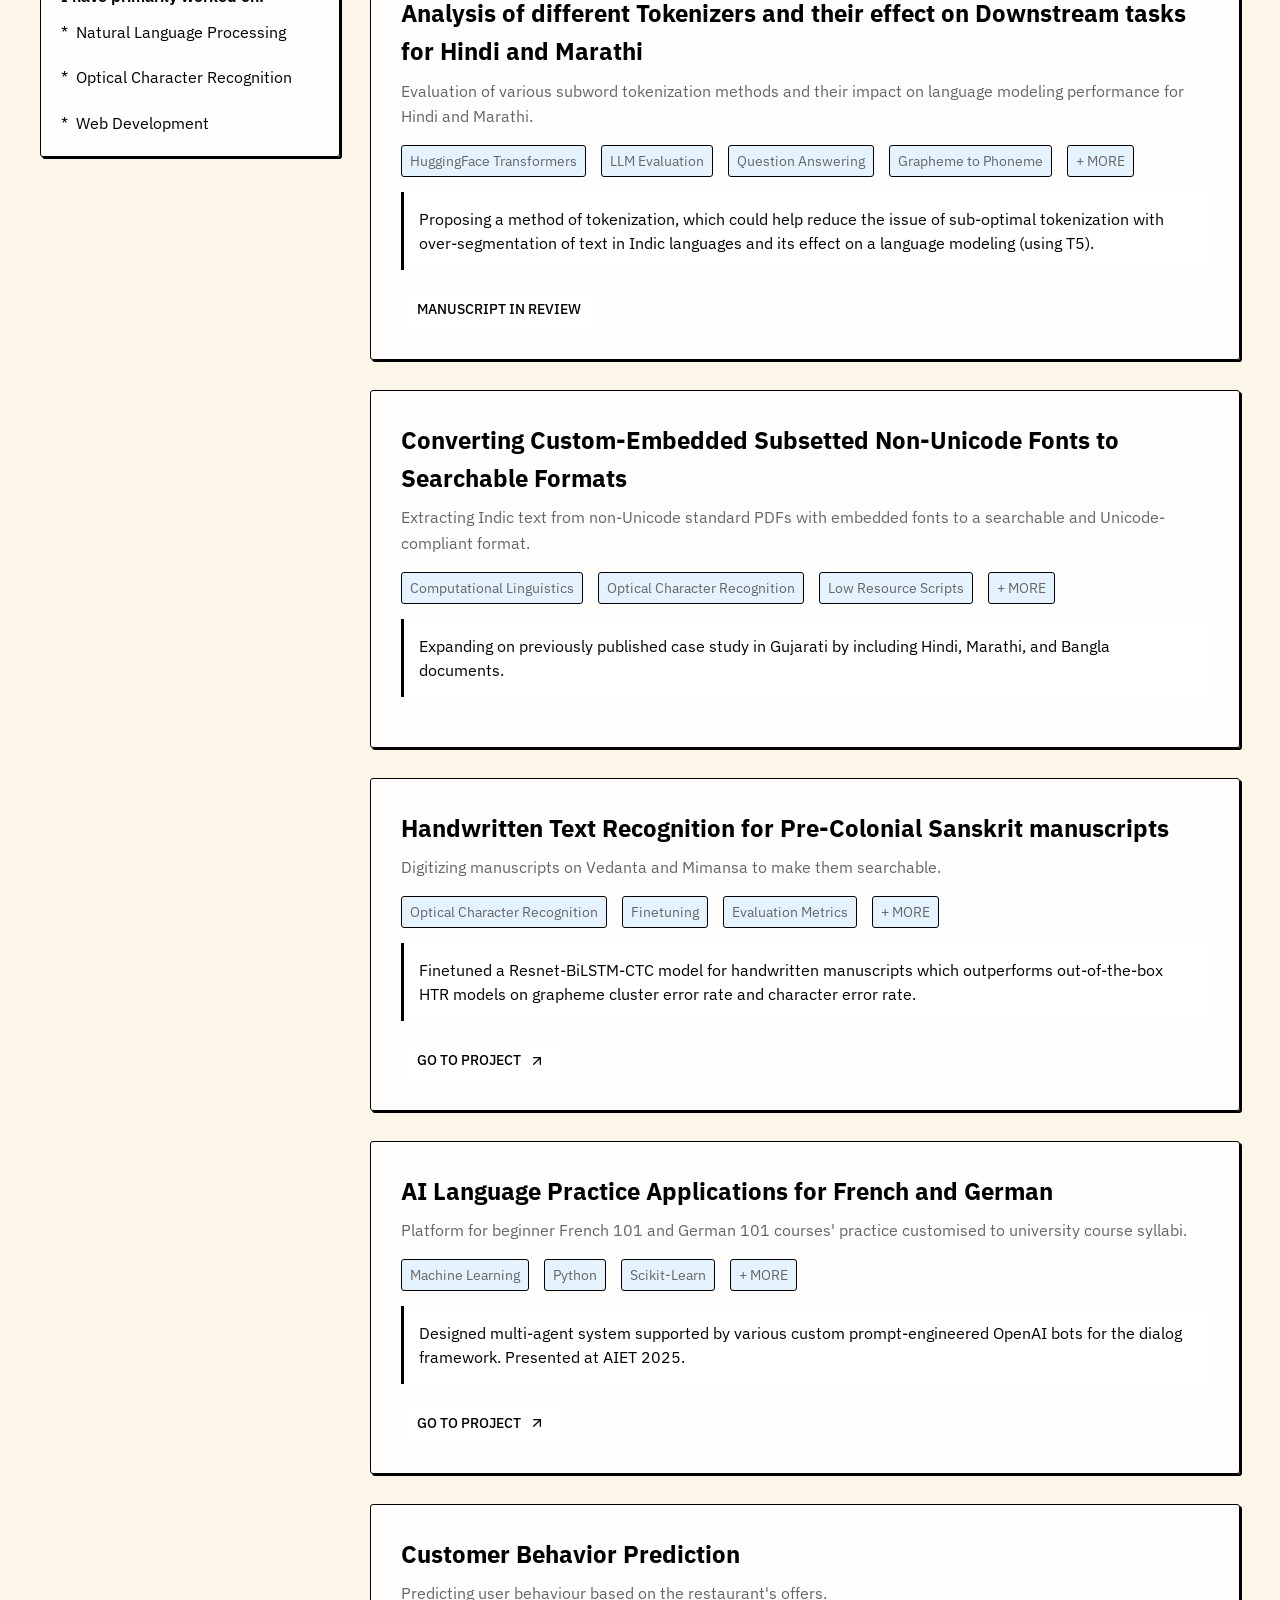
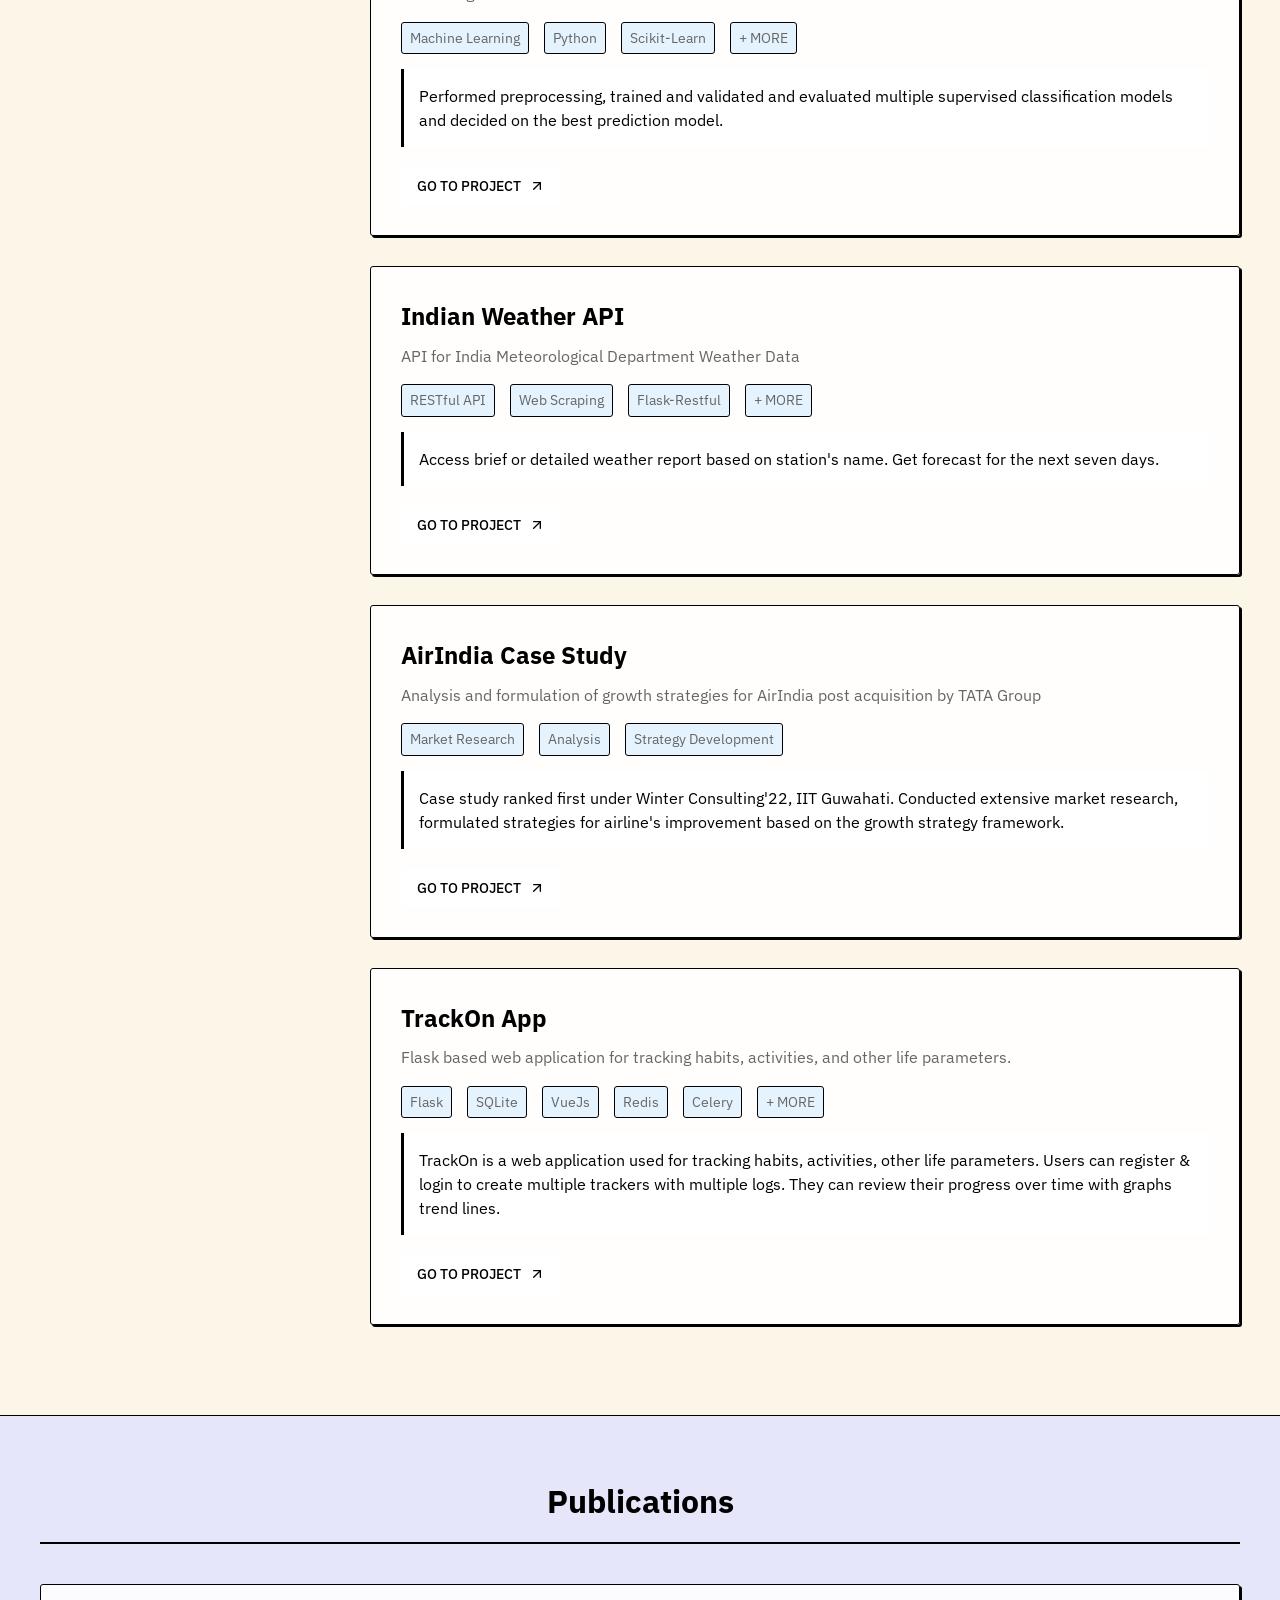
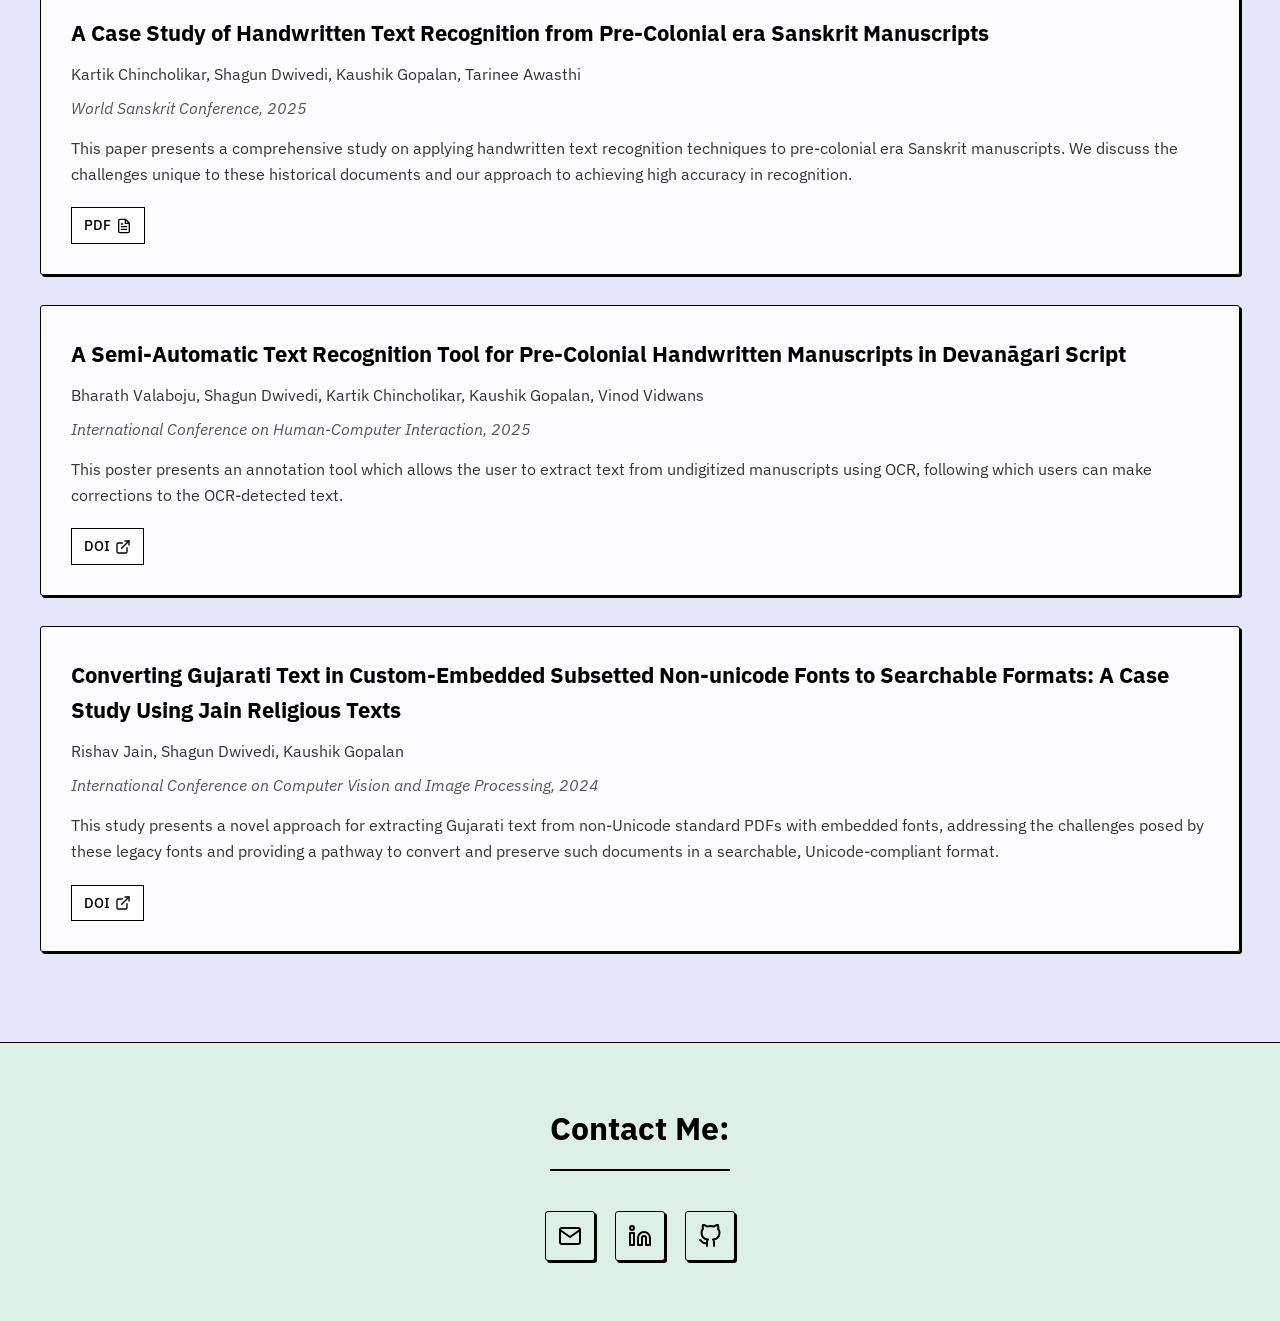
==== commit 73e0b180: "dall" ====
--- a/index.html
+++ b/index.html
@@ -933,15 +933,30 @@
                 <h2 class="updates-header">Updates</h2>
 
                 <div class="update-item">
-                    <div class="update-date">Apr 2026</div>
-                    <div class="update-title">Paper Accepted to ACL Main 2026</div>
-                    <div class="update-content">Elated to inform that our paper "Comparative Analysis of the Intrinsic Metrics for Tokenizers and their effect on Downstream Tasks for Hindi and Marathi" has been accepted to ACL 2026!
-                        <a href="https://github.com/flame-cai/tokenizer-comparative-analysis" class="update-link">
+                    <div class="update-date">Jul 2026</div>
+                    <div class="update-title">Paper Published in ACL 2026</div>
+                    <div class="update-content">Our paper "Comparative Analysis of the Intrinsic Metrics for Tokenizers and their effect on Downstream Tasks for Hindi and Marathi" has been published in ACL Main 2026.
+                        <a href="https://aclanthology.org/2026.acl-long.1037/" class="update-link">
                             <svg xmlns="http://www.w3.org/2000/svg" width="16" height="16" viewBox="0 0 24 24" fill="none" stroke="currentColor" stroke-width="2" stroke-linecap="round" stroke-linejoin="round">
                                 <line x1="7" y1="17" x2="17" y2="7"></line>
                                 <polyline points="7 7 17 7 17 17"></polyline>
                             </svg>
                         </a>
+                    </div>
+                </div>
+
+                <div class="update-item">
+                    <div class="update-date">Jun 2026</div>
+                    <div class="update-title">Paper Accepted to DALL (ICDAR 2026 Workshop)</div>
+                    <div class="update-content">
+                        Our paper "Synthetic Line Image Generation from Cropped Grapheme Images for Handwritten Marathi Text Recognition" has been accepted to ICDAR 2026 Workshop on Documents Analysis of Low-resource Languages.
+                        <!-- Synthetic training data generation pipeline which uses real characters from handwritten Marathi manuscripts -->
+                        <!-- <a href="https://youtu.be/HRZvvre4iKE" class="update-link">
+                            <svg xmlns="http://www.w3.org/2000/svg" width="16" height="16" viewBox="0 0 24 24" fill="none" stroke="currentColor" stroke-width="2" stroke-linecap="round" stroke-linejoin="round">
+                                <line x1="7" y1="17" x2="17" y2="7"></line>
+                                <polyline points="7 7 17 7 17 17"></polyline>
+                            </svg>
+                        </a> -->
                     </div>
                 </div>
 
@@ -958,7 +973,7 @@
                     </div>
                 </div>
 
-                <div class="update-item">
+                <!-- <div class="update-item">
                     <div class="update-date">Sep 2025</div>
                     <div class="update-title">Built the Legislative Analysis Application</div>
                     <div class="update-content">A legislative document research tool which provides real-time document analysis with visual relationship mapping, using MCP architecture and vector databases. Check out the demo
@@ -968,8 +983,8 @@
                                 <polyline points="7 7 17 7 17 17"></polyline>
                             </svg>
                         </a>
-                    </div>
-                </div>
+                    </div> -->
+                <!-- </div> -->
                 
                 <!-- <div class="update-item">
                     <div class="update-date">Aug 2025</div>
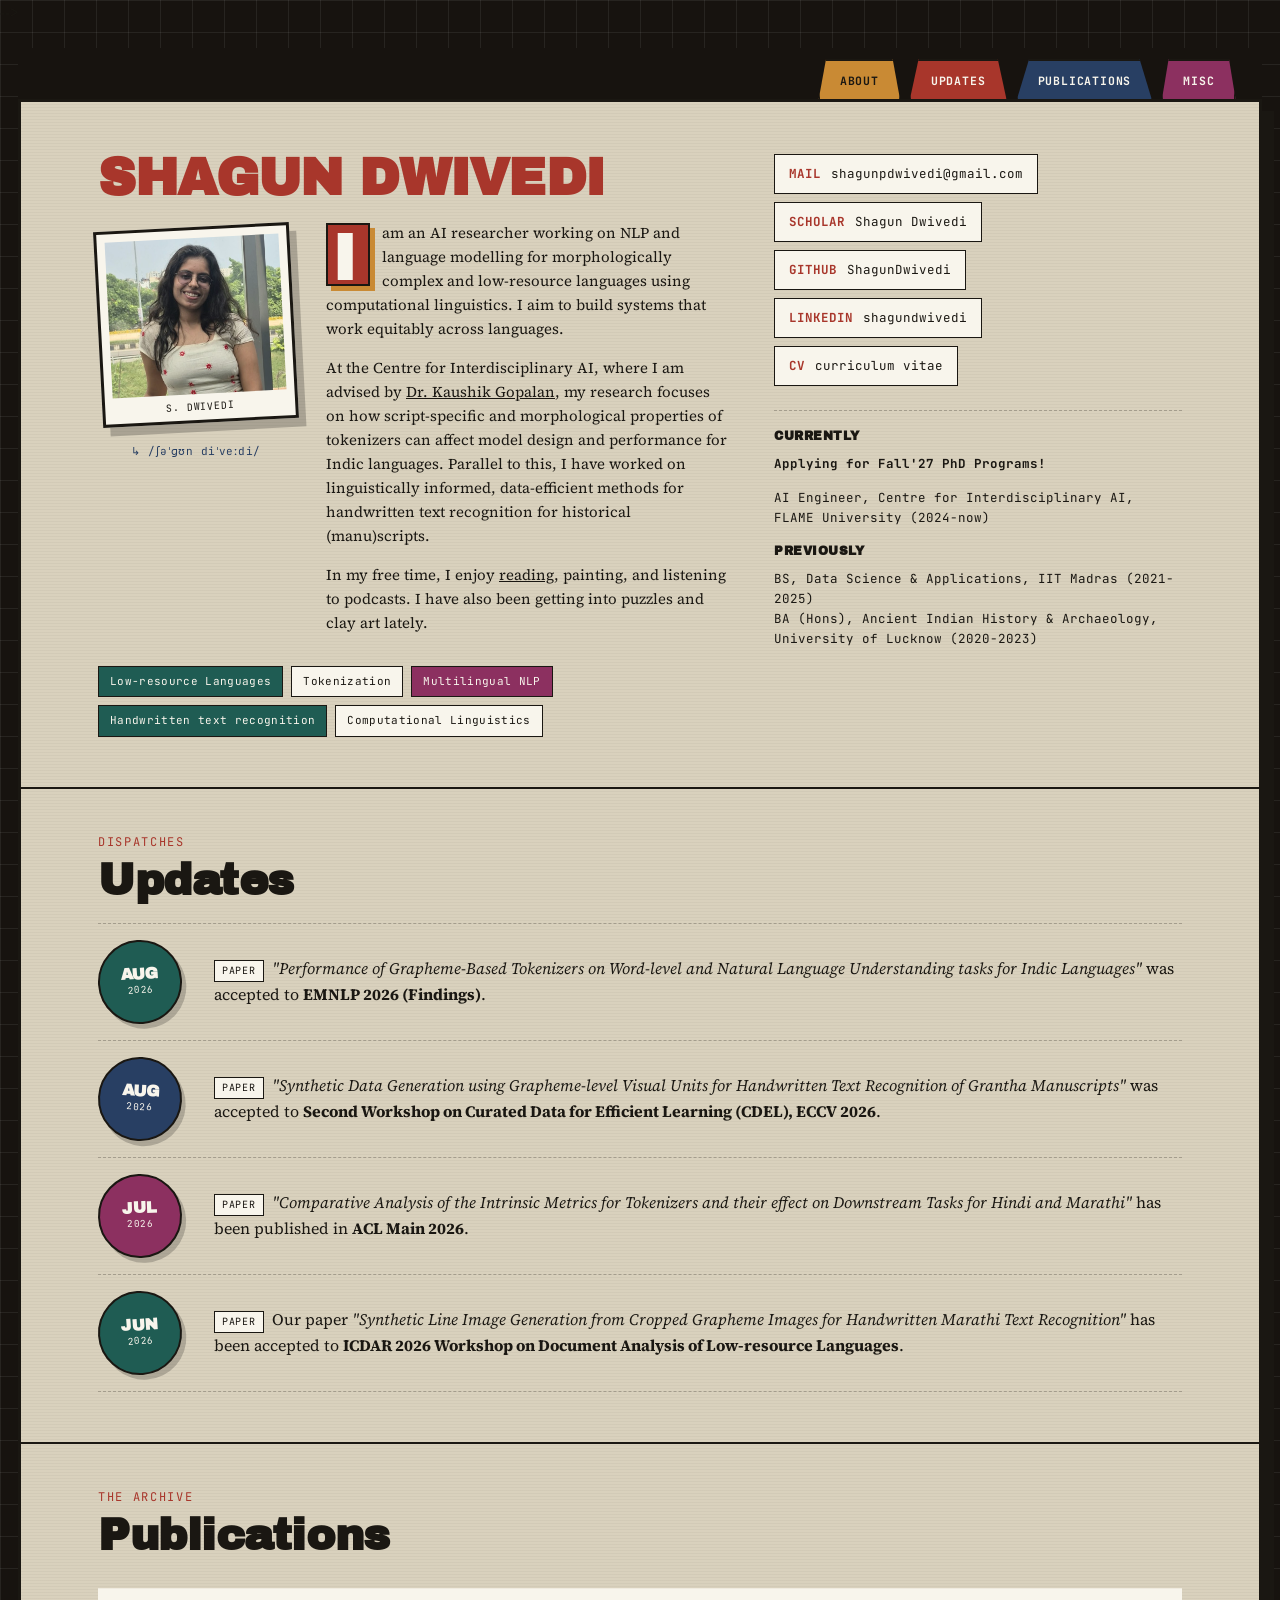
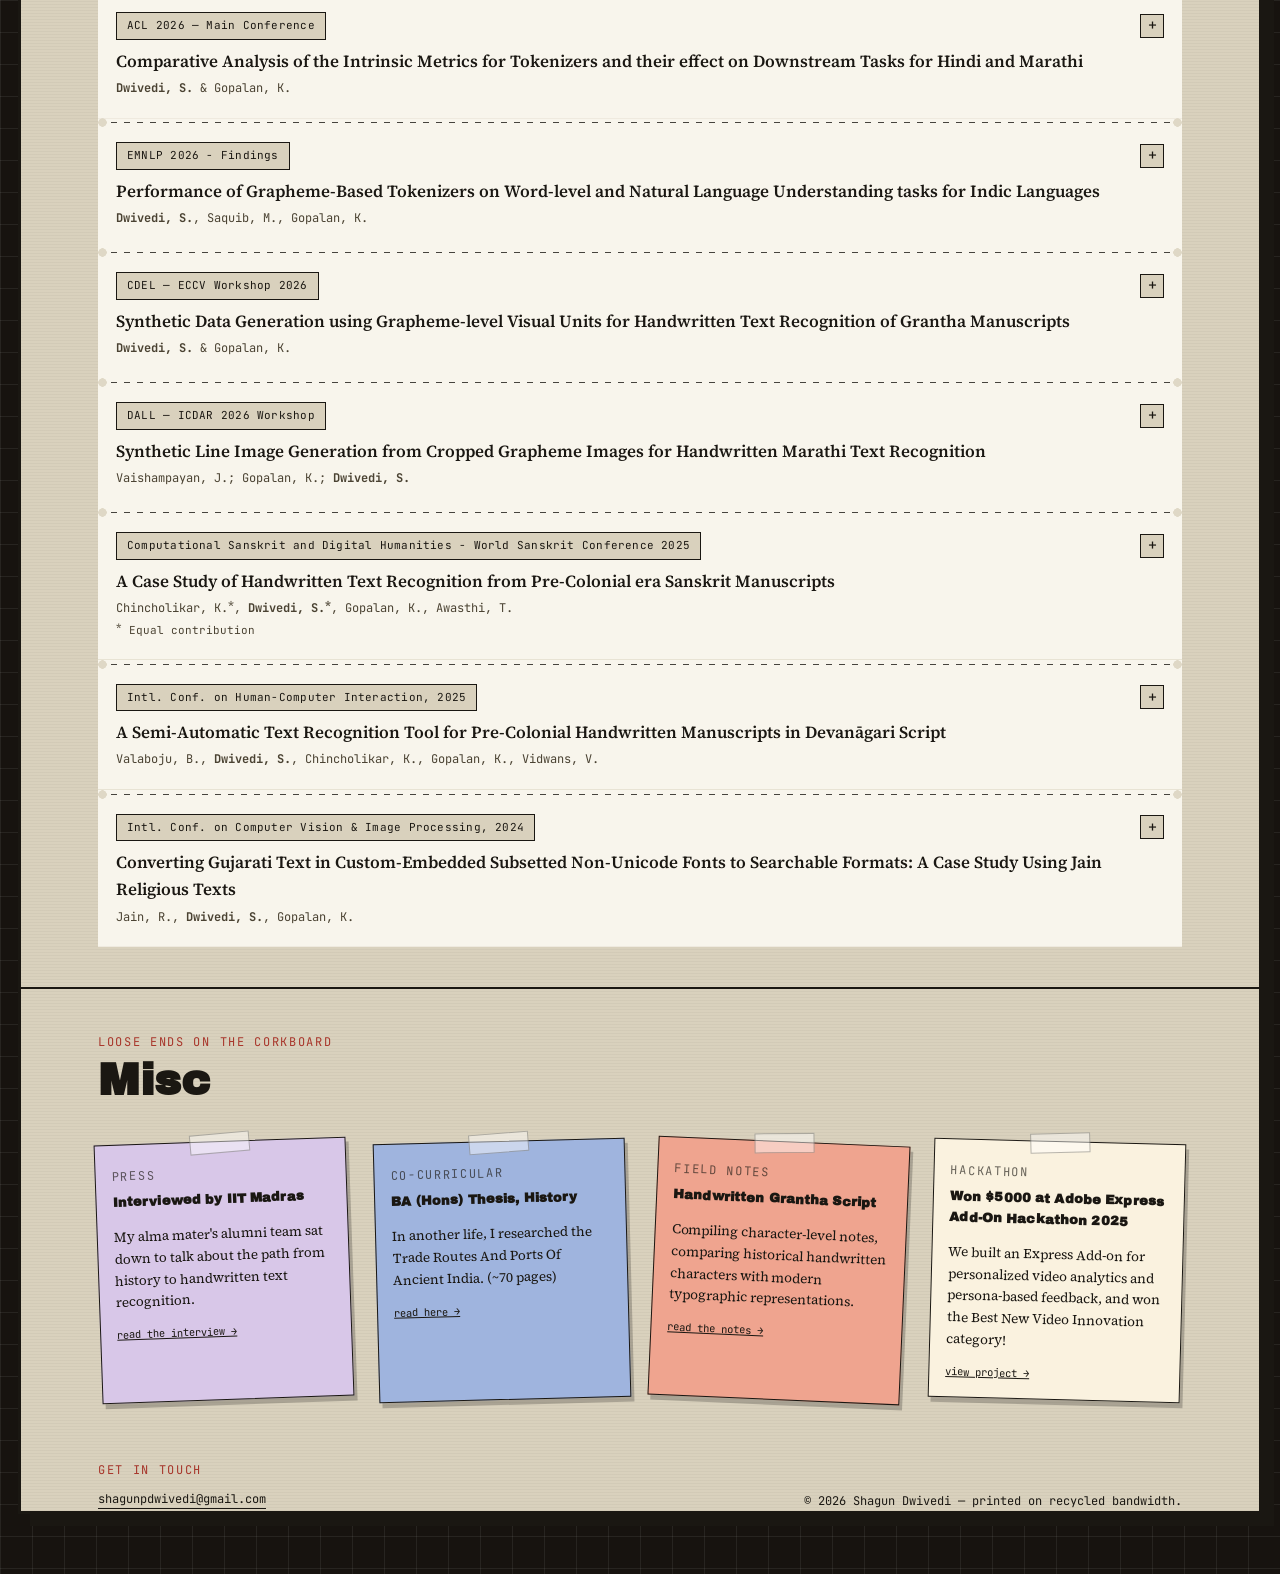
==== commit ba480e89: "theme update" ====
--- a/index.html
+++ b/index.html
@@ -1,1512 +1,873 @@
 <!DOCTYPE html>
 <html lang="en">
 <head>
-    <meta charset="UTF-8">
-    <meta name="viewport" content="width=device-width, initial-scale=1.0">
-    <meta name="google-site-verification" content="YeCIZJY44HAmuLd3vtFdAQeMVTCJLGlztQM_GSGVLo8" />
-    <title>Shagun Dwivedi</title>
-    <link href="https://fonts.googleapis.com/css2?family=IBM+Plex+Sans:ital,wght@0,400;0,500;0,700;1,400&display=swap" rel="stylesheet">
-    <style>
-        * {
-            margin: 0;
-            padding: 0;
-            box-sizing: border-box;
-        }
-        body {
-            line-height: 1.6;
-            color: #000;
-            background: linear-gradient(135deg, #FFE5EC 0%, #E5F3FF 50%, #FFF9E5 100%);
-            min-height: 100vh;
-            padding: 0;
-            font-family: 'IBM Plex Sans', sans-serif;
-        }
-        /* Pastel Colors */
-        :root {
-            --pastel-pink: #FFE5EC;
-            --pastel-blue: #E5F3FF;
-            --pastel-yellow: #FFF9E5;
-            --pastel-green: #E5FFE5;
-            --pastel-purple: #F3E5FF;
-            --pastel-orange: #FFE5D1;
-            --reddish: rgb(251, 151, 145);
-            --yellow: #FFD700;
-            /* Additional Pastel Colors to add to your :root section */
-            --pastel-mint: #ddf0e8;
-            --pastel-lavender: #E6E6FA;
-            --pastel-coral: #FFDAB9;
-            --pastel-sky: #B0E0E6;
-            --pastel-rose: #FFE4E1;
-            --pastel-sage: #B2DFDB;
-            --pastel-peach: #FFDAB9;
-            --pastel-lilac: #E8D5F2;
-            --pastel-aqua: #D1F2EB;
-            --pastel-citrus: #FFF9C4;
-            --pastel-berry: #F8BBD0;
-            --pastel-sand: #F5E6D3;
-            --pastel-frost: #E1F5FE;
-            --pastel-herb: #DCEDC8;
-            --pastel-blush: #FFCDD2;
-            --pastel-dream: #E1BEE7;
-            --pastel-ocean: #B3E5FC;
-            --pastel-sun: #FFF9C4;
-            --pastel-mist: #F0F4C3;
-            --pastel-dusk: #D7CCC8;
-            --pastel-dawn: #FFCCBC;
-        }
-
-        /* ===================== NAME SLOT MACHINE ===================== */
-        .name-slot {
-            display: inline-block;
-            overflow: hidden;
-            height: 1.8em;
-            vertical-align: middle;
-            position: relative;
-            top: -0.05em;
-            /* fade out top and bottom edges */
-            -webkit-mask-image: linear-gradient(to bottom, transparent 0%, black 25%, black 75%, transparent 100%);
-            mask-image: linear-gradient(to bottom, transparent 0%, black 25%, black 75%, transparent 100%);
-        }
- 
-        .name-slot-track {
-            display: flex;
-            flex-direction: column;
-            transition: transform 0.55s cubic-bezier(0.25, 0.85, 0.45, 1);
-            will-change: transform;
-            padding-top: 0.4em;
-        }
- 
-        .name-slot-track span {
-            display: block;
-            white-space: nowrap;
-            height: 1em;
-            line-height: 1em;
-            margin-bottom: 0.8em;
-        }
-
-        /* Header - Full Screen Width */
-        .header {
-            width: 100vw;
-            display: flex;
-            background: #fff;
-            border-bottom: 1px solid #000;
-            box-shadow: 0 2px 0px #000;
-            position: fixed;
-            top: 0;
-            left: 0;
-            z-index: 1000;
-            height: 80px;
-        }
-        .header-cell {
-            flex: 1;
-            display: flex;
-            align-items: center;
-            justify-content: center;
-            position: relative;
-            transition: background-color 0.3s ease, color 0.3s ease;
-        }
-        .header-cell:hover {
-            background-color: #000;
-        }
-        .header-cell:hover .header-cell-content {
-            color: #fff;
-        }
-        .header-cell-content {
-            text-decoration: none;
-            color: #000;
-            font-weight: 500;
-            font-size: 16px;
-            font-family: 'IBM Plex Sans', sans-serif;
-            transition: color 0.3s ease;
-            text-align: center;
-            padding: 10px;
-        }
-        .header-cell.logo-cell {
-            flex: 2;
-            justify-content: flex-start;
-            padding-left: 40px;
-        }
-        .header-cell.logo-cell:hover {
-            background-color: #fff;
-        }
-        .header-cell.logo-cell:hover .header-cell-content {
-            color: #000;
-        }
-        .header-cell.logo-cell .header-cell-content {
-            font-size: 28px;
-            font-weight: bold;
-            padding: 0;
-        }
-        .header-cell.resume-cell {
-            background-color: #fff;
-        }
-        .header-cell.resume-cell:hover {
-            background-color: #fff;
-        }
-        .header-cell.resume-cell .header-cell-content {
-            font-weight: 600;
-            background-color: var(--yellow);
-            border: 2px solid #000;
-            box-shadow: 2px 2px 0px #000;
-            border-radius: 3px;
-            padding: 10px 20px;
-        }
-        .header-cell.resume-cell .header-cell-content:hover {
-            background-color: var(--yellow);
-            color: #000;
-            box-shadow: 3px 3px 0px #000;
-        }
-        /* Burger Menu */
-        .burger-menu {
-            display: none;
-            flex-direction: column;
-            cursor: pointer;
-            padding: 5px;
-            position: absolute;
-            right: 20px;
-            top: 50%;
-            transform: translateY(-50%);
-        }
-        .burger-menu span {
-            width: 25px;
-            height: 3px;
-            background: #000;
-            margin: 3px 0;
-            transition: 0.3s;
-            border-radius: 1px;
-        }
-        /* Mobile Navigation */
-        .mobile-nav {
-            display: none;
-            position: absolute;
-            top: 100%;
-            left: 0;
-            width: 100%;
-            background: rgba(255, 255, 255, 0.95);
-            flex-direction: column;
-            padding: 20px;
-            border-top: 1px solid #000;
-            box-shadow: 0 2px 0px #000;
-        }
-        .mobile-nav.active {
-            display: flex;
-        }
-        .mobile-nav .header-cell-content {
-            padding: 10px 0;
-            border-bottom: 1px solid #e0e0e0;
-            width: 100%;
-            text-align: left;
-        }
-        .mobile-nav .header-cell-content:last-child {
-            border-bottom: none;
-        }
-        .mobile-nav .resume-btn {
-            font-weight: 600;
-            background-color: var(--yellow);
-            border: 2px solid #000;
-            box-shadow: 2px 2px 0px #000;
-            border-radius: 3px;
-            padding: 10px 20px;
-            width: fit-content;
-            margin: 10px auto 0;
-        }
-        .mobile-nav .resume-btn:hover {
-            background-color: var(--yellow);
-            color: #000;
-            box-shadow: 3px 3px 0px #000;
-        }
-        /* Main Content Container */
-        .main-container {
-            margin-top: 80px; /* Height of the header */
-        }
-        /* Split Screen Layout */
-        .split-screen {
-            display: flex;
-            min-height: calc(100vh - 80px); /* Full height minus header */
-        }
-        /* Left Section - White */
-        .left-section {
-            flex: 1;
-            background-color: #fff;
-            padding: 40px;
-            border-right: 1px solid #000;
-            overflow-y: auto;
-        }
-        /* Right Section - Reddish */
-        .right-section {
-            flex: 1;
-            background-color: var(--reddish);
-            padding: 40px;
-            overflow-y: auto;
-        }
-        /* Updates Section */
-        .updates-header {
-            font-size: 28px;
-            font-weight: bold;
-            margin-bottom: 20px;
-            padding-bottom: 10px;
-            border-bottom: 2px solid #000;
-            font-family: 'IBM Plex Sans', sans-serif;
-        }
-        .update-item {
-            margin-bottom: 25px;
-            padding-bottom: 20px;
-            border-bottom: 1px solid #e0e0e0;
-        }
-        .update-date {
-            font-weight: bold;
-            font-size: 16px;
-            margin-bottom: 5px;
-            font-family: 'IBM Plex Sans', sans-serif;
-        }
-        .update-title {
-            font-size: 20px;
-            margin-bottom: 10px;
-            font-family: 'IBM Plex Sans', sans-serif;
-        }
-        .update-content {
-            font-size: 16px;
-            color: #333;
-            font-family: 'IBM Plex Sans', sans-serif;
-        }
-
-        .update-link {
-            display: inline-flex;
-            align-items: center;
-            margin-left: 8px;
-            text-decoration: none;
-            vertical-align: middle;
-            position: relative;
-            top: -2px;
-        }
-
-        .update-link svg {
-            width: 16px;
-            height: 16px;
-            stroke: #333;
-            transition: stroke 0.3s ease;
-        }
-
-        .update-link:hover svg {
-            stroke: #839491;
-        }
-        /* Links Section */
-        .links-header {
-            font-size: 28px;
-            font-weight: bold;
-            margin: 40px 0 20px;
-            padding-bottom: 10px;
-            border-bottom: 2px solid #000;
-            font-family: 'IBM Plex Sans', sans-serif;
-        }
-        .links-list {
-            list-style-type: none;
-        }
-        .links-list li {
-            margin-bottom: 15px;
-        }
-        .links-list a {
-            text-decoration: none;
-            color: #000;
-            font-size: 18px;
-            font-weight: 500;
-            border-bottom: 1px solid transparent;
-            transition: border-color 0.3s ease;
-            font-family: 'IBM Plex Sans', sans-serif;
-        }
-        .links-list a:hover {
-            border-bottom-color: #000;
-        }
-        /* Intro Section */
-        .intro-header {
-            font-size: 32px;
-            font-weight: bold;
-            margin-bottom: 30px;
-            text-align: center;
-            font-family: 'IBM Plex Sans', sans-serif;
-        }
-        .intro-content {
-            font-size: 18px;
-            line-height: 1.8;
-            margin-bottom: 30px;
-            font-family: 'IBM Plex Sans', sans-serif;
-        }
-        .intro-content p {
-            margin-bottom: 20px;
-        }
-        .intro-highlights {
-            margin-top: 40px;
-        }
-        .highlight-item {
-            margin-bottom: 25px;
-            padding-left: 20px;
-            border-left: 3px solid #000;
-        }
-        .highlight-title {
-            font-size: 20px;
-            font-weight: bold;
-            margin-bottom: 10px;
-            font-family: 'IBM Plex Sans', sans-serif;
-        }
-        .highlight-content {
-            font-size: 16px;
-            color: #333;
-            font-family: 'IBM Plex Sans', sans-serif;
-        }
-        /* Education Section - Separate Section */
-        .education-section {
-            background: #E8EEFF;
-            padding: 60px 40px;
-            border-top: 1px solid #000;
-        }
-        .education-container {
-            max-width: 1200px;
-            margin: 0 auto;
-            position: relative;
-        }
-        .education-header {
-            font-size: 32px;
-            font-weight: bold;
-            margin-bottom: 40px;
-            padding-bottom: 15px;
-            border-bottom: 2px solid #000;
-            text-align: center;
-            font-family: 'IBM Plex Sans', sans-serif;
-        }
-        /* Education Navigation Buttons */
-        .education-nav-buttons {
-            position: absolute;
-            top: 20px;
-            right: 0;
-            display: flex;
-            gap: 10px;
-        }
-        .education-nav-btn {
-            width: 40px;
-            height: 40px;
-            border: 1px solid #000;
-            background-color: #E8EEFF;
-            border-radius: 3px;
-            box-shadow: 2px 2px 0px #000;
-            cursor: pointer;
-            display: flex;
-            align-items: center;
-            justify-content: center;
-            transition: all 0.3s ease;
-        }
-        .education-nav-btn:hover {
-            box-shadow: 3px 3px 0px #000;
-            background-color: #E8EEFF;
-        }
-        .education-nav-btn:active {
-            box-shadow: 1px 1px 0px #000;
-            transform: translate(1px, 1px);
-        }
-        .education-nav-btn svg {
-            color: #000;
-        }
-        .education-scrollable {
-            overflow-x: auto;
-            overflow-y: hidden;
-            position: relative;
-            padding-bottom: 60px;
-            /* Hide scrollbar for Chrome, Safari and Opera */
-            scrollbar-width: none;  /* Firefox */
-            -ms-overflow-style: none;  /* IE and Edge */
-        }
-        .education-scrollable::-webkit-scrollbar {
-            display: none;  /* Chrome, Safari and Opera */
-        }
-        .education-grid {
-            display: flex;
-            flex-direction: row;
-            gap: 80px;
-            position: relative;
-            min-width: max-content;
-            padding: 0 40px;
-        }
-        /* Modify the education item positioning */
-        .education-item {
-            padding: 25px;
-            border: 1px solid #000;
-            box-shadow: 2px 2px 0px #000;
-            border-radius: 3px;
-            background-color: #fff;
-            width: 300px;
-            position: relative;
-            flex-shrink: 0;
-        }
-        /* Vertical connector line */
-        .education-item::after {
-            content: '';
-            position: absolute;
-            bottom: -40px;
-            left: 50%;
-            transform: translateX(-50%);
-            width: 2px;
-            height: 40px;
-            background-color: #000;
-            z-index: 1;
-        }
-        /* Connection circle */
-        .education-item::before {
-            content: '';
-            position: absolute;
-            bottom: -44px;
-            left: 50%;
-            transform: translateX(-50%);
-            width: 10px;
-            height: 10px;
-            background-color: #E8EEFF;
-            border: 2px solid #000;
-            border-radius: 50%;
-            z-index: 3;
-        }
-        /* Add horizontal extensions */
-        .education-item .horizontal-line {
-            position: absolute;
-            bottom: -39px;
-            height: 2px;
-            background-color: #000;
-            z-index: 2;
-        }
-        .education-item .horizontal-line.left {
-            right: 50%;
-            width: 90%;
-        }
-        .education-item .horizontal-line.right {
-            left: 50%;
-            width: 90%;
-        }
-        /* Remove horizontal line from first item's left side */
-        .education-item:first-child .horizontal-line.left {
-            display: none;
-        }
-        /* Remove horizontal line from last item's right side */
-        .education-item:last-child .horizontal-line.right {
-            display: none;
-        }
-        .education-year {
-            font-weight: bold;
-            font-size: 16px;
-            margin-bottom: 8px;
-            color: #666;
-            font-family: 'IBM Plex Sans', sans-serif;
-        }
-        .education-degree {
-            font-size: 18px;
-            font-weight: 600;
-            margin-bottom: 8px;
-            font-family: 'IBM Plex Sans', sans-serif;
-        }
-        .education-school {
-            font-size: 16px;
-            color: #333;
-            font-family: 'IBM Plex Sans', sans-serif;
-        }
-        /* Timeline line */
-        .education-timeline {
-            position: absolute;
-            bottom: -40px;
-            left: 0;
-            width: 100%;
-            height: 2px;
-            background-color: #000;
-            z-index: 1;
-        }
-        /* Projects Section */
-        .projects-section {
-            background: #FCF6E8;
-            padding: 60px 40px;
-        }
-        .projects-container {
-            max-width: 1200px;
-            margin: 0 auto;
-        }
-        .projects-header {
-            font-size: 32px;
-            font-weight: bold;
-            margin-bottom: 40px;
-            padding-bottom: 15px;
-            border-bottom: 2px solid #000;
-            text-align: center;
-            font-family: 'IBM Plex Sans', sans-serif;
-        }
-        .projects-grid {
-            display: flex;
-            gap: 30px;
-        }
-        .projects-sidebar {
-            flex: 0 0 300px;
-            position: sticky;
-            top: 120px;
-            height: fit-content;
-        }
-        .projects-content {
-            flex: 1;
-        }
-        .domains {
-            margin-bottom: 0;
-        }
-        .domains p {
-            font-size: 16px;
-            margin-bottom: 10px;
-            font-weight: 600;
-            font-family: 'IBM Plex Sans', sans-serif;
-        }
-        .domain-list {
-            display: flex;
-            flex-wrap: wrap;
-            gap: 20px;
-        }
-        .domain-item {
-            position: relative;
-            padding-left: 15px;
-            font-size: 16px;
-            font-family: 'IBM Plex Sans', sans-serif;
-        }
-        .domain-item::before {
-            content: "*";
-            position: absolute;
-            left: 0;
-        }
-        .project {
-            margin-bottom: 40px;
-        }
-        .project-title {
-            font-size: 24px;
-            font-weight: bold;
-            margin-bottom: 8px;
-            font-family: 'IBM Plex Sans', sans-serif;
-        }
-        .project-description {
-            font-size: 16px;
-            color: #666;
-            margin-bottom: 15px;
-            font-family: 'IBM Plex Sans', sans-serif;
-        }
-        .tags {
-            display: flex;
-            flex-wrap: wrap;
-            gap: 15px;
-            margin-bottom: 15px;
-        }
-        .tag {
-            font-size: 14px;
-            color: #666;
-            background: var(--pastel-blue);
-            padding: 4px 8px;
-            border-radius: 3px;
-            border: 1px solid #000;
-            font-family: 'IBM Plex Sans', sans-serif;
-        }
-        .tag.more {
-            color: #666;
-            /* font-weight: 500; */
-            background: var(--pastel-blue);
-        }
-        .project-details {
-            font-size: 16px;
-            margin-bottom: 20px;
-            line-height: 1.5;
-            background: #fff;
-            padding: 15px;
-            border-left: 3px solid #000;
-            font-family: 'IBM Plex Sans', sans-serif;
-        }
-        .project-link {
-            display: inline-flex;
-            align-items: center;
-            gap: 8px;
-            padding: 8px 16px;
-            background-color: #fff;
-            color: #000;
-            text-decoration: none;
-            font-size: 14px;
-            font-weight: 500;
-            /* border: 1px solid #000; */
-            transition: all 0.3s ease;
-            font-family: 'IBM Plex Sans', sans-serif;
-        }
-        .project-link:hover {
-            background-color: #fff;
-            color: #000;
-        }
-        .project-link svg {
-            width: 16px;
-            height: 16px;
-            stroke: #000;
-            transition: stroke 0.3s ease;
-        }
-
-        .project-link:hover svg {
-            stroke: #0066cc;
-        }
-        /* Publications Section */
-        .publications-section {
-            background: var(--pastel-lavender);
-            padding: 60px 40px;
-            border-top: 1px solid #000;
-        }
-
-        .publications-container {
-            max-width: 1200px;
-            margin: 0 auto;
-        }
-
-        .publications-header {
-            font-size: 32px;
-            font-weight: bold;
-            margin-bottom: 40px;
-            padding-bottom: 15px;
-            border-bottom: 2px solid #000;
-            text-align: center;
-            font-family: 'IBM Plex Sans', sans-serif;
-        }
-
-        .publication-card {
-            margin-bottom: 30px;
-        }
-
-        .publication-title {
-            font-size: 22px;
-            font-weight: bold;
-            margin-bottom: 12px;
-            font-family: 'IBM Plex Sans', sans-serif;
-        }
-
-        .publication-authors {
-            font-size: 16px;
-            margin-bottom: 8px;
-            color: #333;
-            font-family: 'IBM Plex Sans', sans-serif;
-        }
-
-        .publication-venue {
-            font-size: 16px;
-            font-style: italic;
-            margin-bottom: 15px;
-            color: #555;
-            font-family: 'IBM Plex Sans', sans-serif;
-        }
-
-        .publication-abstract {
-            font-size: 16px;
-            line-height: 1.6;
-            margin-bottom: 20px;
-            color: #333;
-            font-family: 'IBM Plex Sans', sans-serif;
-        }
-
-        .publication-links {
-            display: flex;
-            gap: 15px;
-        }
-
-        .publication-link {
-            display: inline-flex;
-            align-items: center;
-            gap: 5px;
-            padding: 6px 12px;
-            background-color: #fff;
-            color: #000;
-            text-decoration: none;
-            font-size: 14px;
-            font-weight: 500;
-            border: 1px solid #000;
-            transition: all 0.3s ease;
-            font-family: 'IBM Plex Sans', sans-serif;
-        }
-
-        .publication-link:hover {
-            background-color: #f5f5f5;
-            box-shadow: 3px 3px 0px #000;
-        }
-
-        .publication-link svg {
-            width: 16px;
-            height: 16px;
-            stroke: #000;
-        }
-        /* Contact Section */
-        .contact-section {
-            background: var(--pastel-mint);
-            padding: 60px 40px;
-            border-top: 1px solid #000;
-        }
-        .contact-container {
-            max-width: 1200px;
-            margin: 0 auto;
-            text-align: center;
-        }
-        .contact-header {
-            font-size: 32px;
-            font-weight: bold;
-            margin-bottom: 40px;
-            padding-bottom: 15px;
-            border-bottom: 2px solid #000;
-            display: inline-block;
-            font-family: 'IBM Plex Sans', sans-serif;
-        }
-        .contact-methods {
-            display: flex;
-            gap: 20px;
-            flex-wrap: wrap;
-            justify-content: center;
-            background-color: var(--pastel-mint);
-        }
-        .contact-method {
-            width: 50px;
-            height: 50px;
-            border: 1px solid #000;
-            background-color: var(--pastel-mint);
-            border-radius: 3px;
-            box-shadow: 2px 2px 0px #000;
-            cursor: pointer;
-            display: flex;
-            align-items: center;
-            justify-content: center;
-            transition: all 0.3s ease;
-            text-decoration: none;
-            padding: 0;
-        }
-
-        .contact-method:hover {
-            box-shadow: 3px 3px 0px #000;
-            background-color: var(--pastel-mint);
-        }
-
-        .contact-method:active {
-            box-shadow: 1px 1px 0px #000;
-            transform: translate(1px, 1px);
-        }
-
-        .contact-method svg {
-            width: 24px;
-            height: 24px;
-            color: #000;
-        }
-        /* Border Block with Shadow */
-        .border-block {
-            border: 1px solid #000;
-            box-sizing: border-box;
-            box-shadow: 2px 2px 0px #000;
-            border-radius: 3px;
-            background-color: rgba(255, 255, 255, 0.9);
-            margin-bottom: 30px;
-        }
-        .border-block.no-hover:hover {
-            box-shadow: 2px 2px 0px #000;
-        }
-        .border-block:hover {
-            box-shadow: 3px 3px 0px #000000;
-            text-decoration: none;
-        }
-        .inner-border-block_type-1 {
-            padding: 30px;
-        }
-        .inner-border-block_type-2 {
-            padding: 20px;
-        }
-        /* Responsive Design */
-        @media (max-width: 1024px) {
-            .projects-grid {
-                flex-direction: column;
-            }
-            
-            .projects-sidebar {
-                position: static;
-                width: 100%;
-            }
-        }
-        @media (max-width: 768px) {
-            .header {
-                flex-direction: column;
-                height: auto;
-                padding: 15px 0;
-            }
-            .header-cell {
-                display: none;
-            }
-            .header-cell.logo-cell {
-                display: flex;
-                border-bottom: 1px solid #000;
-                padding: 15px 20px;
-                justify-content: space-between;
-                width: 100%;
-            }
-            .burger-menu {
-                display: flex;
-            }
-            .mobile-nav {
-                display: none;
-            }
-            .mobile-nav.active {
-                display: flex;
-            }
-            .mobile-nav .header-cell-content {
-                color: #000;
-            }
-            .mobile-nav .header-cell-content:hover {
-                color: #000;
-                background-color: rgba(0, 0, 0, 0.1);
-            }
-            .split-screen {
-                flex-direction: column;
-            }
-            .left-section {
-                order: 2; /* Show left section second on mobile */
-                border-right: none;
-                border-top: 1px solid #000;
-            }
-            .right-section {
-                order: 1; /* Show right section first on mobile */
-            }
-            .education-grid {
-                gap: 60px;
-            }
-            .education-item {
-                width: 250px;
-            }
-            .contact-methods {
-                justify-content: center;
-            }
-        }
-    </style>
+<meta charset="UTF-8">
+<meta name="viewport" content="width=device-width, initial-scale=1.0">
+<title>Shagun Dwivedi</title>
+<meta name="description" content="Shagun Dwivedi is an AI researcher working on NLP and language modelling for morphologically complex and low-resource languages using computational linguistics.">
+<meta name="author" content="Shagun Dwivedi">
+<meta name="theme-color" content="#17130f">
+<meta property="og:type" content="website">
+<meta property="og:title" content="Shagun Dwivedi">
+<meta property="og:description" content="Shagun Dwivedi is an AI researcher working on NLP and language modelling for morphologically complex and low-resource languages using computational linguistics.">
+<meta name="twitter:card" content="summary">
+<meta name="twitter:title" content="Shagun Dwivedi">
+<meta name="twitter:description" content="Shagun Dwivedi is an AI researcher working on NLP and language modelling for morphologically complex and low-resource languages using computational linguistics.">
+<link rel="icon" type="image/svg+xml" href="assets/favicon.svg">
+<link rel="icon" type="image/png" sizes="32x32" href="assets/favicon-32.png">
+
+<link rel="canonical" href="https://shagundwivedi.github.io/">
+<meta property="og:url" content="https://shagundwivedi.github.io/">
+<!-- <meta property="og:image" content="https://shagundwivedi.github.io/preview.jpg"> -->
+<meta name="google-site-verification" content="YeCIZJY44HAmuLd3vtFdAQeMVTCJLGlztQM_GSGVLo8">
+-->
+<link rel="preconnect" href="https://fonts.googleapis.com">
+<link rel="preconnect" href="https://fonts.gstatic.com" crossorigin>
+<link href="https://fonts.googleapis.com/css2?family=Archivo+Black&family=Source+Serif+4:ital,opsz,wght@0,8..60,400;0,8..60,500;0,8..60,600;1,8..60,400;1,8..60,600&family=JetBrains+Mono:wght@400;500;700&display=swap" rel="stylesheet">
+<noscript><style>.reveal{ opacity:1; transform:none; }</style></noscript>
+<style>
+  :root{
+    --desk:       #17130f;   /* dark surrounding desk — brutalist contrast */
+    --paper:      #d9d1bd;   /* neutral warm stone — folder body, kept quiet */
+    --paper-light:#f8f5ec;   /* cream card / sticky-note base */
+    --ink:        #1a1712;   /* near-black ink */
+    --red:        #a8362b;   /* muted brick red */
+    --indigo:     #283f63;   /* muted navy */
+    --saffron:    #c98a34;   /* muted ochre — used sparingly */
+    --magenta:    #8c3060;   /* muted plum */
+    --teal:       #1f5c53;   /* muted deep teal */
+    --rule:       rgba(26,23,18,0.25);
+
+    --display: 'Archivo Black', sans-serif;
+    --serif:   'Source Serif 4', serif;
+    --mono:    'JetBrains Mono', monospace;
+  }
+
+  *,*::before,*::after{ box-sizing:border-box; }
+  html{ scroll-behavior:smooth; -webkit-text-size-adjust:100%; text-size-adjust:100%; }
+  body{
+    margin:0;
+    background-color:var(--desk);
+    background-image:
+      linear-gradient(rgba(255,255,255,0.07) 1px, transparent 1px),
+      linear-gradient(90deg, rgba(255,255,255,0.07) 1px, transparent 1px);
+    background-size:32px 32px;
+    color:var(--ink);
+    font-family:var(--serif);
+    font-size:16px;
+    line-height:1.6;
+    -webkit-font-smoothing:antialiased;
+    overflow-x:clip;           /* tilted cards/shadows never cause sideways scroll */
+  }
+  img{ max-width:100%; display:block; }
+  a{ color:inherit; }
+  ::selection{ background:var(--red); color:var(--paper-light); }
+
+  .wrap{ max-width:1180px; margin:0 auto; padding:0 clamp(18px,4vw,48px); }
+  .eyebrow{
+    font-family:var(--mono); font-size:12px; letter-spacing:.14em;
+    text-transform:uppercase; color:var(--red);
+  }
+  .section-title{
+    font-family:var(--display); font-size:clamp(28px,4.4vw,44px);
+    line-height:1.02; letter-spacing:-.01em; margin:6px 0 0;
+  }
+  .hairline{ border:none; border-top:1.5px solid var(--ink); margin:0; }
+  .reveal{ opacity:0; transform:translateY(18px); transition:opacity .6s ease, transform .6s ease; }
+  .reveal.in{ opacity:1; transform:translateY(0); }
+  @media (prefers-reduced-motion:reduce){
+    .reveal{ opacity:1; transform:none; transition:none; }
+    html{ scroll-behavior:auto; }
+  }
+
+  /* ================= FOLDER SHELL ================= */
+  .folder-wrap{ max-width:1280px; margin:0 auto; padding:22px 18px 60px; }
+
+  header.site{ position:sticky; top:0; z-index:60; background:var(--desk); padding-top:6px; }
+  .navbar{
+    display:flex; align-items:flex-end; justify-content:flex-end; gap:16px;
+    padding:0 clamp(4px,2vw,26px);
+  }
+  nav.tabs{ display:flex; gap:8px; min-width:0; margin-left:auto; overflow-x:auto; scrollbar-width:none; -ms-overflow-style:none; }
+  nav.tabs::-webkit-scrollbar{ display:none; }
+  nav.tabs a{
+    font-family:var(--mono); font-size:11.5px; letter-spacing:.07em;
+    text-transform:uppercase; text-decoration:none; font-weight:700;
+    color:var(--ink);
+    padding:11px 20px 14px;
+    clip-path:polygon(10% 0,90% 0,100% 100%,0% 100%);
+    border:2px solid var(--ink); border-bottom:none;
+    transform:translateY(5px);
+    transition:transform .18s ease;
+    white-space:nowrap;
+  }
+  nav.tabs a:hover{ transform:translateY(0); }
+  nav.tabs a:nth-child(1){ background:var(--saffron); }
+  nav.tabs a:nth-child(2){ background:var(--red); color:var(--paper-light); }
+  nav.tabs a:nth-child(3){ background:var(--indigo); color:var(--paper-light); }
+  nav.tabs a:nth-child(4){ background:var(--magenta); color:var(--paper-light); }
+  nav.tabs a:nth-child(5){ background:var(--teal); color:var(--paper-light); }
+
+  .folder-body{
+    background:var(--paper);
+    border:3px solid var(--ink);
+    box-shadow:12px 12px 0 var(--ink);
+    position:relative;
+  }
+  .folder-body::before{ /* subtle paper grain */
+    content:"";
+    position:absolute; inset:0;
+    background-image:repeating-linear-gradient(0deg, rgba(26,23,18,0.035) 0 1px, transparent 1px 3px);
+    pointer-events:none;
+  }
+
+  section{ border-bottom:2.5px solid var(--ink); position:relative; }
+  section:last-of-type{ border-bottom:none; }
+  section[id]{ scroll-margin-top:70px; }   /* anchors don't hide under the sticky header */
+
+  .sec-head{ padding:44px 0 20px; }
+  .sec-head .eyebrow{ display:block; margin-bottom:2px; }
+
+  /* ================= ABOUT + INTRO (merged) ================= */
+  .intro-grid{
+    display:grid; grid-template-columns:1.55fr 1fr; gap:44px;
+    padding:52px 0 50px; align-items:start;
+  }
+  .intro-grid > *{ min-width:0; }   /* grid children may shrink instead of overflowing */
+  /* square ID-style photo, now sitting beside the bio — like a passport stamp */
+  .id-photo{
+    width:196px; height:196px; flex-shrink:0;
+    border:3px solid var(--ink);
+    background:var(--paper-light);
+    padding:8px 8px 0;
+    transform:rotate(-3deg);
+    box-shadow:7px 9px 0 rgba(0,0,0,.22);
+  }
+  .id-photo img{
+    width:100%; height:calc(100% - 26px); object-fit:cover;
+    display:block; filter:grayscale(.15) contrast(1.05);
+    background:var(--paper);
+  }
+  .id-photo .id-caption{
+    display:block; text-align:center;
+    font-family:var(--mono); font-size:10px; letter-spacing:.08em;
+    padding:5px 0; color:var(--ink);
+  }
+  /* photo + bio side by side */
+  .bio-row{ display:flex; align-items:flex-start; gap:32px; margin-top:18px; }
+  .bio-row .id-photo{ margin-top:6px; }
+  .bio-row .bio{ flex:1; min-width:0; }
+  .bio-row .bio p:first-child{ margin-top:0; }
+
+  /* photo with the name pronunciation underneath */
+  .photo-col{
+    display:flex; flex-direction:column; align-items:center;
+    width:196px; flex-shrink:0;
+  }
+  .pron{
+    margin-top:20px;               /* clears the tilted photo and its shadow */
+    font-family:var(--mono); font-size:11px; letter-spacing:.04em;
+    color:var(--indigo); text-align:center;
+    width:100%;
+  }
+
+  h1.name{
+    font-family:var(--display); font-size:clamp(32px,7vw,52px);
+    line-height:.94; letter-spacing:-.015em; margin:0 0 4px;
+  }
+  h1.name span{ color:var(--red); }
+  .tagline{
+    font-family:var(--serif); font-style:italic;
+    font-size:clamp(17px,2vw,20px); max-width:48ch; margin:0 0 22px;
+  }
+  .bio p{ font-size:15px; max-width:60ch; }
+  .dropcap{
+    float:left; font-family:var(--display); font-size:68px; line-height:.78;
+    padding:6px 10px 0 4px; margin:2px 12px 0 0;
+    color:var(--paper-light); background:var(--red);
+    border:2px solid var(--ink); box-shadow:5px 5px 0 var(--saffron);
+  }
+  .marginal{
+    font-family:var(--mono); font-size:11px; color:var(--indigo);
+    border-left:1.5px dashed var(--indigo); padding-left:10px; margin:18px 0;
+  }
+  .field-tags{ display:flex; flex-wrap:wrap; gap:8px; margin-top:16px; }
+  .field-tag{
+    font-family:var(--mono); font-size:11px; letter-spacing:.03em;
+    padding:6px 11px; border:1.5px solid var(--ink); background:var(--paper-light);
+  }
+  .field-tag:nth-child(5n+1){ background:var(--teal); color:var(--paper-light); }
+  .field-tag:nth-child(5n+2){ background:var(--paper-light); }
+  .field-tag:nth-child(5n+3){ background:var(--magenta); color:var(--paper-light); }
+  .field-tag:nth-child(5n+4){ background:var(--teal); color:var(--paper-light); }
+
+
+  .contact-list{ display:flex; flex-direction:column; gap:8px; margin-bottom:24px; }
+  .contact-pill{
+    display:flex; align-items:center; gap:10px;
+    font-family:var(--mono); font-size:12.5px; text-decoration:none;
+    padding:9px 14px; border:1.5px solid var(--ink); background:var(--paper-light);
+    width:fit-content; max-width:100%;
+    overflow-wrap:anywhere;          /* long email / handles wrap instead of overflowing */
+  }
+  .contact-pill:hover{ background:var(--teal); color:var(--paper-light); }
+  .contact-pill b{ color:var(--red); font-weight:700; }
+
+  .sidebar-card{ font-family:var(--mono); font-size:12.5px; border-top:1.5px dashed var(--rule); padding-top:16px; }
+  .sidebar-card h4{ font-family:var(--display); font-size:12px; letter-spacing:.04em; margin:0 0 8px; }
+  .sidebar-card p{ margin:0 0 14px; }
+
+  /* ================= UPDATES ================= */
+  .updates-list{ padding:0 0 50px; }
+  .update-row{
+    display:grid; grid-template-columns:96px 1fr; gap:20px; align-items:center;
+    padding:16px 0; border-top:1.5px dashed var(--rule);
+  }
+  .update-row > *{ min-width:0; }
+  .update-row:last-child{ border-bottom:1.5px dashed var(--rule); }
+  .date-badge{
+    width:84px; height:84px; border-radius:50%;
+    border:2px solid var(--ink); display:flex; flex-direction:column;
+    align-items:center; justify-content:center; text-align:center;
+    font-family:var(--mono); background:var(--paper-light); flex-shrink:0;
+    box-shadow:4px 5px 0 rgba(0,0,0,.2);
+  }
+  .update-row:nth-child(3n+1) .date-badge{ background:var(--teal); color:var(--paper-light); transform:rotate(-4deg); }
+  .update-row:nth-child(3n+2) .date-badge{ background:var(--indigo); color:var(--paper-light); transform:rotate(3deg); }
+  .update-row:nth-child(3n) .date-badge{ background:var(--magenta); color:var(--paper-light); transform:rotate(-2deg); }
+  .date-badge b{ font-family:var(--display); font-size:16px; line-height:1; }
+  .date-badge small{ font-size:9.5px; letter-spacing:.06em; }
+  .update-tag{
+    display:inline-block; font-family:var(--mono); font-size:10px; letter-spacing:.07em;
+    text-transform:uppercase; border:1px solid var(--ink); padding:2px 7px; margin-right:8px;
+    background:var(--paper-light);
+  }
+
+  /* ================= PUBLICATIONS ================= */
+  .pub-list{ position:relative; padding:10px 0 40px; }
+  .pub-row{
+    position:relative;
+    background:var(--paper-light);
+    padding:24px 18px 20px;
+    clip-path:polygon(0.0% 0,2.27% 0,4.55% 0,6.82% 0,9.09% 0,11.36% 0,13.64% 0,15.91% 0,18.18% 0,20.45% 0,22.73% 0,25.0% 0,27.27% 0,29.55% 0,31.82% 0,34.09% 0,36.36% 0,38.64% 0,40.91% 0,43.18% 0,45.45% 0,47.73% 0,50.0% 0,52.27% 0,54.55% 0,56.82% 0,59.09% 0,61.36% 0,63.64% 0,65.91% 0,68.18% 0,70.45% 0,72.73% 0,75.0% 0,77.27% 0,79.55% 0,81.82% 0,84.09% 0,86.36% 0,88.64% 0,90.91% 0,93.18% 0,95.45% 0,97.73% 0,100.0% 0,100.0% 100%,97.73% 100%,95.45% 100%,93.18% 100%,90.91% 100%,88.64% 100%,86.36% 100%,84.09% 100%,81.82% 100%,79.55% 100%,77.27% 100%,75.0% 100%,72.73% 100%,70.45% 100%,68.18% 100%,65.91% 100%,63.64% 100%,61.36% 100%,59.09% 100%,56.82% 100%,54.55% 100%,52.27% 100%,50.0% 100%,47.73% 100%,45.45% 100%,43.18% 100%,40.91% 100%,38.64% 100%,36.36% 100%,34.09% 100%,31.82% 100%,29.55% 100%,27.27% 100%,25.0% 100%,22.73% 100%,20.45% 100%,18.18% 100%,15.91% 100%,13.64% 100%,11.36% 100%,9.09% 100%,6.82% 100%,4.55% 100%,2.27% 100%,0.0% 100%);
+    transition:transform .4s cubic-bezier(.3,.9,.4,1), clip-path .4s cubic-bezier(.3,.9,.4,1), box-shadow .4s ease;
+  }
+  /* the seam between consecutive tickets — dashes with small punched
+     notches at either end, like a strip meant to come apart one at a time */
+  .pub-row:not(:first-child)::before{
+    content:"";
+    position:absolute; top:0; left:0; right:0; height:9px;
+    background-image:
+      radial-gradient(circle at 4.5px 4.5px, var(--paper) 4px, transparent 4.5px),
+      radial-gradient(circle at 4.5px 4.5px, var(--paper) 4px, transparent 4.5px),
+      repeating-linear-gradient(to right, var(--ink) 0 6px, transparent 6px 13px);
+    background-position:left top, right top, center;
+    background-repeat:no-repeat, no-repeat, no-repeat;
+    background-size:9px 9px, 9px 9px, 100% 1px;
+    opacity:.8;
+    transition:opacity .3s ease;
+  }
+  /* hovering a ticket actually tears it: the top edge cuts jagged instead of
+     straight, and it lifts free of the strip, tilting toward you — the cream
+     card now shows real torn silhouette against the stone folder behind it */
+  .pub-row:hover{
+    transform:translateY(-9px) rotate(-1.6deg);
+    box-shadow:5px 14px 22px -6px rgba(0,0,0,.4);
+    z-index:2;
+  }
+  .pub-row:hover::before{ opacity:0; }
+  .pub-row:hover{
+    clip-path:polygon(0.0% 2px,2.27% 7px,4.55% 2px,6.82% 7px,9.09% 2px,11.36% 7px,13.64% 2px,15.91% 7px,18.18% 2px,20.45% 7px,22.73% 2px,25.0% 7px,27.27% 2px,29.55% 7px,31.82% 2px,34.09% 7px,36.36% 2px,38.64% 7px,40.91% 2px,43.18% 7px,45.45% 2px,47.73% 7px,50.0% 2px,52.27% 7px,54.55% 2px,56.82% 7px,59.09% 2px,61.36% 7px,63.64% 2px,65.91% 7px,68.18% 2px,70.45% 7px,72.73% 2px,75.0% 7px,77.27% 2px,79.55% 7px,81.82% 2px,84.09% 7px,86.36% 2px,88.64% 7px,90.91% 2px,93.18% 7px,95.45% 2px,97.73% 7px,100.0% 2px,100.0% calc(100% - 2px),97.73% calc(100% - 7px),95.45% calc(100% - 2px),93.18% calc(100% - 7px),90.91% calc(100% - 2px),88.64% calc(100% - 7px),86.36% calc(100% - 2px),84.09% calc(100% - 7px),81.82% calc(100% - 2px),79.55% calc(100% - 7px),77.27% calc(100% - 2px),75.0% calc(100% - 7px),72.73% calc(100% - 2px),70.45% calc(100% - 7px),68.18% calc(100% - 2px),65.91% calc(100% - 7px),63.64% calc(100% - 2px),61.36% calc(100% - 7px),59.09% calc(100% - 2px),56.82% calc(100% - 7px),54.55% calc(100% - 2px),52.27% calc(100% - 7px),50.0% calc(100% - 2px),47.73% calc(100% - 7px),45.45% calc(100% - 2px),43.18% calc(100% - 7px),40.91% calc(100% - 2px),38.64% calc(100% - 7px),36.36% calc(100% - 2px),34.09% calc(100% - 7px),31.82% calc(100% - 2px),29.55% calc(100% - 7px),27.27% calc(100% - 2px),25.0% calc(100% - 7px),22.73% calc(100% - 2px),20.45% calc(100% - 7px),18.18% calc(100% - 2px),15.91% calc(100% - 7px),13.64% calc(100% - 2px),11.36% calc(100% - 7px),9.09% calc(100% - 2px),6.82% calc(100% - 7px),4.55% calc(100% - 2px),2.27% calc(100% - 7px),0.0% calc(100% - 2px));
+  }
+  @media (prefers-reduced-motion:reduce){
+    .pub-row{ transition:box-shadow .2s ease; }
+    .pub-row:hover{ transform:none; clip-path:none; box-shadow:0 4px 10px rgba(0,0,0,.2); }
+    .pub-row:hover::before{ opacity:.8; }
+  }
+  .pub-row summary{ cursor:pointer; list-style:none; }
+  .pub-row summary::-webkit-details-marker{ display:none; }
+  .pub-row summary::marker{ content:""; }
+  .pub-top{ display:flex; align-items:center; gap:12px; flex-wrap:wrap; margin-bottom:8px; }
+  .venue-pill{
+    font-family:var(--mono); font-size:11px; letter-spacing:.02em;
+    padding:4px 10px; border:1.5px solid var(--ink); background:var(--paper);
+    white-space:normal; overflow-wrap:anywhere;   /* long venue names wrap instead of overflowing */
+    max-width:calc(100% - 38px);                  /* leaves room for the + button on the same line */
+  }
+  .pub-toggle{
+    margin-left:auto; width:24px; height:24px; flex-shrink:0;
+    border:1.5px solid var(--ink); background:var(--paper);
+    display:flex; align-items:center; justify-content:center;
+    font-family:var(--mono); font-size:15px; line-height:1;
+    transition:transform .22s ease, border-color .18s ease, color .18s ease;
+  }
+  .pub-row[open] .pub-toggle{ transform:rotate(45deg); }
+  .pub-row summary:hover .pub-toggle{ border-color:var(--red); color:var(--red); }
+  .pub-row summary:hover .pub-title{ color:var(--red); }
+  .pub-title{ font-family:var(--serif); font-weight:600; font-size:17px; margin:6px 0 4px; transition:color .18s ease; overflow-wrap:break-word; }
+  .pub-meta{ font-family:var(--mono); font-size:12px; color:#4a4232; margin:0; overflow-wrap:break-word; }
+  sup{ line-height:0; }
+  .pub-note{ font-family:var(--mono); font-size:11px; color:#4a4232; margin:4px 0 0; }
+  .pub-expand{ padding:6px 0 4px 42px; animation:pubOpen .25s ease; }
+  @keyframes pubOpen{ from{ opacity:0; transform:translateY(-6px); } to{ opacity:1; transform:translateY(0); } }
+  @media (prefers-reduced-motion:reduce){ .pub-expand{ animation:none; } }
+  .pub-abstract{
+    font-size:14px; color:#3a3428; max-width:68ch; margin:6px 0 14px;
+    padding-left:14px; border-left:2px dashed var(--rule);
+  }
+  .pub-links{ font-family:var(--mono); font-size:11.5px; }
+  .pub-links a{ text-decoration:none; border-bottom:1.5px solid var(--ink); margin-right:16px; }
+  .pub-links a:hover{ color:var(--red); border-color:var(--red); }
+
+  /* ================= PROJECTS (section currently commented out in HTML) ================= */
+  .stamp-sheet{
+    padding:10px 0 56px; display:grid;
+    grid-template-columns:repeat(auto-fit,minmax(min(240px,100%),1fr)); gap:26px;
+  }
+  .stamp-card{
+    position:relative; background:var(--paper-light);
+    padding:26px 20px 26px; margin:10px;
+    transition:transform .25s ease, filter .25s ease;
+    --notch:7px;      /* radius of each perforation bite */
+    --period:22px;    /* spacing between notches along an edge */
+
+    /* Real transparency cut into the shape itself (not a painted circle),
+       so the notch is a true semicircle bite and nothing "reveals itself"
+       on hover — whatever sits behind genuinely shows through. */
+    -webkit-mask-image:
+      radial-gradient(circle var(--notch) at 50% 0,   transparent calc(var(--notch) - .5px), black var(--notch)),
+      radial-gradient(circle var(--notch) at 50% 100%,transparent calc(var(--notch) - .5px), black var(--notch)),
+      radial-gradient(circle var(--notch) at 0 50%,   transparent calc(var(--notch) - .5px), black var(--notch)),
+      radial-gradient(circle var(--notch) at 100% 50%,transparent calc(var(--notch) - .5px), black var(--notch));
+    -webkit-mask-repeat: round no-repeat, round no-repeat, no-repeat round, no-repeat round;
+    -webkit-mask-size: var(--period) 100%, var(--period) 100%, 100% var(--period), 100% var(--period);
+    -webkit-mask-position: top, bottom, left, right;
+    -webkit-mask-composite: source-in, source-in, source-in;
+    mask-image:
+      radial-gradient(circle var(--notch) at 50% 0,   transparent calc(var(--notch) - .5px), black var(--notch)),
+      radial-gradient(circle var(--notch) at 50% 100%,transparent calc(var(--notch) - .5px), black var(--notch)),
+      radial-gradient(circle var(--notch) at 0 50%,   transparent calc(var(--notch) - .5px), black var(--notch)),
+      radial-gradient(circle var(--notch) at 100% 50%,transparent calc(var(--notch) - .5px), black var(--notch));
+    mask-repeat: round no-repeat, round no-repeat, no-repeat round, no-repeat round;
+    mask-size: var(--period) 100%, var(--period) 100%, 100% var(--period), 100% var(--period);
+    mask-position: top, bottom, left, right;
+    mask-composite: intersect, intersect, intersect;
+  }
+  .stamp-card:hover{
+    transform:translateY(-5px) rotate(-0.6deg);
+    /* drop-shadow (unlike box-shadow) follows the masked silhouette, so the
+       lift never exposes a rectangular edge underneath the notches */
+    filter:drop-shadow(6px 9px 0 rgba(26,23,18,.9));
+  }
+  @media (prefers-reduced-motion:reduce){ .stamp-card:hover{ transform:none; } }
+  .denom{
+    position:absolute; top:14px; right:14px; font-family:var(--mono); font-size:11px;
+    border:1.5px solid var(--ink); padding:2px 6px; background:var(--saffron); transform:rotate(3deg);
+  }
+  .stamp-art{ height:70px; margin-bottom:14px;
+    background:radial-gradient(circle at 20% 40%, var(--red) 0 26px, transparent 27px),
+      linear-gradient(135deg, var(--indigo) 0 40%, var(--paper) 40%); }
+  .stamp-card:nth-child(2) .stamp-art{
+    background:radial-gradient(circle at 75% 60%, var(--saffron) 0 24px, transparent 25px),
+      repeating-linear-gradient(90deg, var(--magenta) 0 10px, var(--paper) 10px 20px); }
+  .stamp-card:nth-child(3) .stamp-art{
+    background:conic-gradient(var(--red) 0 25%, var(--paper) 0 50%, var(--teal) 0 75%, var(--paper) 0); }
+  .stamp-card:nth-child(4) .stamp-art{
+    background:repeating-radial-gradient(circle at center, var(--indigo) 0 6px, var(--paper) 6px 12px); }
+  .stamp-card h3{ font-family:var(--display); font-size:16px; margin:0 0 8px; letter-spacing:-.01em; }
+  .stamp-card p{ font-size:13.5px; margin:0 0 12px; }
+  .stamp-card .tags{ display:flex; flex-wrap:wrap; gap:6px; margin-bottom:12px; }
+  .stamp-card .field-tag{ font-size:10px; padding:3px 7px; }
+  .stamp-link{ font-family:var(--mono); font-size:11.5px; text-decoration:none; border-bottom:1.5px solid var(--ink); }
+  .stamp-link:hover{ color:var(--red); border-color:var(--red); }
+
+  /* ================= MISC — sticky notes ================= */
+  .corkboard{
+    padding:18px 0 60px; display:grid;
+    grid-template-columns:repeat(auto-fit,minmax(min(210px,100%),1fr)); gap:26px;
+  }
+  .scrap{
+    --r:-3deg;
+    display:block; text-decoration:none; color:var(--ink);
+    background:var(--sticky, var(--paper-light));
+    border:1.5px solid var(--ink);
+    padding:22px 16px 16px;
+    position:relative;
+    font-size:13.5px;
+    transform:rotate(var(--r));
+    box-shadow:3px 5px 0 rgba(0,0,0,.22);
+    cursor:pointer;
+    transition:transform .2s ease, box-shadow .2s ease;
+  }
+  .scrap:hover{
+    transform:rotate(var(--r)) translateY(-4px);
+    box-shadow:5px 9px 0 rgba(0,0,0,.28);
+  }
+  @media (prefers-reduced-motion:reduce){ .scrap:hover{ transform:rotate(var(--r)); } }
+  .tape{
+    position:absolute; top:-9px; left:50%; transform:translateX(-50%) rotate(-3deg);
+    width:60px; height:20px; background:rgba(255,255,255,0.45);
+    border:1px solid rgba(26,23,18,0.3);
+  }
+  .scrap h4{ font-family:var(--display); font-size:13px; margin:6px 0 8px; letter-spacing:.01em; }
+  .scrap .eyebrow{ display:block; margin-bottom:4px; color:var(--ink); opacity:.65; }
+  .scrap .go{ display:block; margin-top:10px; font-family:var(--mono); font-size:10.5px; text-decoration:underline; }
+
+  /* ================= FOOTER ================= */
+  footer{ padding:36px 0 44px; display:flex; justify-content:space-between; align-items:flex-end; flex-wrap:wrap; gap:16px; }
+  footer .eyebrow{ display:block; margin-bottom:6px; }
+  footer .fmono{ font-family:var(--mono); font-size:12px; }
+  .to-lines{ font-family:var(--mono); font-size:12px; line-height:1.9; overflow-wrap:anywhere; }
+  .to-lines .ul{ border-bottom:1.5px solid var(--ink); padding-bottom:1px; }
+
+  /* =====================================================================
+     RESPONSIVE
+     (kept at the end so these rules win over the desktop ones above)
+     ===================================================================== */
+
+  /* ---- tablets and down ---- */
+  @media (max-width:820px){
+    .intro-grid{ grid-template-columns:1fr; gap:36px; padding:40px 0 40px; }
+  }
+
+  /* ---- phones ---- */
+  @media (max-width:640px){
+    .folder-wrap{ padding:10px 10px 36px; }
+
+    /* header: tabs scroll sideways */
+    header.site{ padding-top:4px; }
+    .navbar{ gap:10px; padding:0 2px; }
+    nav.tabs{ gap:5px; padding-right:12px; -webkit-overflow-scrolling:touch; }
+    nav.tabs a{ font-size:10.5px; letter-spacing:.05em; padding:9px 14px 11px; flex-shrink:0; }
+    section[id]{ scroll-margin-top:64px; }
+
+    /* folder: smaller offset shadow so nothing pushes past the screen edge */
+    .folder-body{ border-width:2.5px; box-shadow:6px 6px 0 var(--ink); }
+
+    .wrap{ padding:0 16px; }
+    .eyebrow{ font-size:11px; letter-spacing:.1em; }
+    .sec-head{ padding:32px 0 14px; }
+
+    /* about */
+    .intro-grid{ padding:30px 0 34px; gap:30px; }
+    .bio-row{ flex-direction:column; align-items:center; gap:22px; margin-top:8px; }
+    h1.name{ text-align:center; }
+    .photo-col{ width:176px; }
+    .id-photo{ width:176px; height:176px; }
+    .pron{ font-size:10.5px; margin-top:18px; }
+    .bio{ width:100%; }
+    .bio p{ font-size:15px; max-width:none; }
+    .dropcap{ font-size:54px; padding:5px 8px 0 3px; margin:2px 10px 0 0; box-shadow:4px 4px 0 var(--saffron); }
+    .field-tags{ gap:6px; }
+    .field-tag{ font-size:10.5px; padding:5px 9px; }
+    .contact-pill{ font-size:12px; padding:8px 12px; width:100%; }
+    .contact-pill b{ flex-shrink:0; }
+    .sidebar-card{ font-size:12px; }
+
+    /* updates: smaller badge, tighter columns */
+    .updates-list{ padding-bottom:36px; }
+    .update-row{ grid-template-columns:62px 1fr; gap:14px; align-items:start; padding:14px 0; }
+    .date-badge{ width:58px; height:58px; box-shadow:3px 4px 0 rgba(0,0,0,.2); }
+    .date-badge b{ font-size:12.5px; }
+    .date-badge small{ font-size:8.5px; }
+    .update-row > div:last-child{ font-size:14.5px; line-height:1.5; }
+
+    /* publications: let venue wrap, drop the deep indent on expanded text */
+    .pub-list{ padding-bottom:28px; }
+    .pub-row{ padding:22px 14px 18px; }
+    .pub-top{ gap:10px; }
+    .venue-pill{ white-space:normal; font-size:10.5px; flex:1 1 0; min-width:0; max-width:none; }
+    .pub-title{ font-size:15.5px; line-height:1.4; }
+    .pub-meta{ font-size:11.5px; }
+    .pub-expand{ padding:6px 0 2px 0; }
+    .pub-abstract{ font-size:13.5px; padding-left:12px; }
+    .pub-links a{ display:inline-block; margin-bottom:4px; }
+
+    /* projects + misc */
+    .stamp-sheet{ gap:16px; padding-bottom:40px; }
+    .stamp-card{ margin:6px; }
+    .corkboard{ gap:22px; padding:14px 6px 40px; }
+
+    /* footer */
+    footer{ flex-direction:column; align-items:flex-start; padding:28px 0 32px; }
+    footer .fmono{ font-size:11px; }
+  }
+
+  /* ---- very small phones ---- */
+  @media (max-width:360px){
+    .wrap{ padding:0 12px; }
+    .photo-col, .id-photo{ width:160px; }
+    .id-photo{ height:160px; }
+    .update-row{ grid-template-columns:52px 1fr; gap:12px; }
+    .date-badge{ width:50px; height:50px; }
+    .date-badge b{ font-size:11px; }
+  }
+
+  /* ---- touch screens: no hover, so don't leave cards stuck "lifted" after a tap ---- */
+  @media (hover:none){
+    .pub-row:hover{ transform:none; clip-path:none; box-shadow:none; z-index:auto; }
+    .pub-row:hover::before{ opacity:.8; }
+    .pub-row summary:hover .pub-title{ color:inherit; }
+    .pub-row summary:hover .pub-toggle{ border-color:var(--ink); color:inherit; }
+    .scrap:hover{ transform:rotate(var(--r)); box-shadow:3px 5px 0 rgba(0,0,0,.22); }
+    .stamp-card:hover{ transform:none; filter:none; }
+    nav.tabs a:hover{ transform:translateY(5px); }
+  }
+
+</style>
 </head>
 <body>
-    <!-- Header - Full Screen Width with Navigation -->
-    <header class="header">
-        <div class="header-cell logo-cell">
-            <a href="#" class="header-cell-content">
-                <span class="name-slot">
-                    <span class="name-slot-track">
-                        <span>Shagun Dwivedi</span>
-                        <span>शगुन द्विवेदी</span>
-                        <span>𑌶𑌗𑍁𑌨 𑌦𑍍𑌵𑌿𑌵𑍇𑌦𑌿</span>
-                        <span>Шагун Двиведи</span>
-                        <span>Shagun Dwivedi</span>
-                    </span>
-                </span>
-            </a>
-            <div class="burger-menu" id="burgerMenu">
-                <span></span>
-                <span></span>
-                <span></span>
-            </div>
+
+<div class="folder-wrap">
+
+  <header class="site">
+    <div class="navbar">
+      <nav class="tabs">
+        <a href="#about">About</a>
+        <a href="#updates">Updates</a>
+        <a href="#publications">Publications</a>
+        <!-- <a href="#projects">Projects</a> -->
+        <a href="#misc">Misc</a>
+      </nav>
+    </div>
+  </header>
+
+  <div class="folder-body" id="top">
+  <main>
+
+    <!-- ================= ABOUT (merged landing) ================= -->
+    <section id="about">
+      <div class="wrap">
+        <div class="intro-grid">
+          <div>
+            <!-- <span class="eyebrow">AI Research · Low-Resource Language Technology</span> -->
+            <!-- <p class="tagline">I build systems that read the scripts the internet still can't.</p> -->
+
+            <h1 class="name"><span>SHAGUN DWIVEDI</span></h1>
+
+            <div class="bio-row">
+              <div class="photo-col">
+                <div class="id-photo">
+                  <img src="assets/op71.jpeg" alt="Shagun Dwivedi">
+                  <span class="id-caption">S. DWIVEDI</span>
+                </div>
+                <div class="pron">↳ /ʃəˈɡʊn diˈveːdi/</div>
+              </div>
+
+              <div class="bio">
+                <p><span class="dropcap">I</span> am an AI researcher working on NLP and language modelling for morphologically complex and low-resource languages using computational linguistics. I aim to build systems that work equitably across languages.</p>
+                <p>At the Centre for Interdisciplinary AI, where I am advised by <a href="https://www.flame.edu.in/faculty/kaushik-gopalan" target="_blank" rel="noopener">Dr. Kaushik Gopalan</a>, my research focuses on how script-specific and morphological properties of tokenizers can affect model design and performance for Indic languages. Parallel to this, I have worked on linguistically informed, data-efficient methods for handwritten text recognition for historical (manu)scripts.
+                </p>
+                <p>In my free time, I enjoy <a href="https://app.thestorygraph.com/profile/shagundwivedi" target="_blank" rel="noopener">reading</a>, painting, and listening to podcasts. I have also been getting into puzzles and clay art lately.</p>
+              </div>
+            </div>
+
+            <div class="field-tags">
+              <span class="field-tag">Low-resource Languages</span>
+              <span class="field-tag">Tokenization</span>
+              <span class="field-tag">Multilingual NLP</span>
+              <span class="field-tag">Handwritten text recognition</span>
+              <!-- <span class="field-tag">Sanskrit &amp; Grantha scripts</span> -->
+              <span class="field-tag">Computational Linguistics</span>
+            </div>
+          </div>
+
+          <aside>
+            <div class="contact-list">
+              <a class="contact-pill" href="mailto:shagunpdwivedi@gmail.com"><b>MAIL</b> shagunpdwivedi@gmail.com</a>
+              <a class="contact-pill" href="https://scholar.google.com/citations?user=FlXyJx4AAAAJ&hl=en" target="_blank" rel="noopener"><b>SCHOLAR</b> Shagun Dwivedi</a>
+              <a class="contact-pill" href="https://github.com/ShagunDwivedi" target="_blank" rel="noopener"><b>GITHUB</b> ShagunDwivedi</a>
+              <a class="contact-pill" href="https://www.linkedin.com/in/shagundwivedi/" target="_blank" rel="noopener"><b>LINKEDIN</b> shagundwivedi</a>
+              <a class="contact-pill" href="https://drive.google.com/file/d/1aGkk9_WSnrxf6Se3-_C24HQTdfSGhEXZ/view" target="_blank" rel="noopener"><b>CV</b> curriculum vitae</a>
+            </div>
+
+            <div class="sidebar-card">
+              <h4>CURRENTLY</h4>
+              <p><b>Applying for Fall'27 PhD Programs!</b></p>
+              <p>AI Engineer, Centre for Interdisciplinary AI, FLAME University (2024-now)</p>
+              <h4>PREVIOUSLY</h4>
+              <p>BS, Data Science &amp; Applications, IIT Madras (2021-2025)<br>
+                BA (Hons), Ancient Indian History &amp; Archaeology, University of Lucknow (2020-2023)</p>
+              <!-- <h4>SCRIPTS I WORK WITH</h4>
+              <p>Devanāgari · Grantha · Gujarati · Bangla · Latin</p> -->
+            </div>
+          </aside>
         </div>
-        <div class="header-cell">
-            <a href="#about" class="header-cell-content">ABOUT ME</a>
+      </div>
+    </section>
+
+    <!-- ================= UPDATES ================= -->
+    <section id="updates">
+      <div class="wrap">
+        <div class="sec-head reveal">
+          <span class="eyebrow">Dispatches</span>
+          <h2 class="section-title">Updates</h2>
         </div>
-        <div class="header-cell">
-            <a href="#education" class="header-cell-content">EDUCATION</a>
+
+        <div class="updates-list reveal">
+          <div class="update-row">
+            <div class="date-badge"><b>AUG</b><small>2026</small></div>
+            <div><span class="update-tag">paper</span><i>"Performance of Grapheme-Based Tokenizers on Word-level and Natural Language Understanding tasks for Indic Languages"</i> was accepted to <b>EMNLP 2026 (Findings)</b>.</div>
+          </div>
+          <div class="update-row">
+            <div class="date-badge"><b>AUG</b><small>2026</small></div>
+            <div><span class="update-tag">paper</span><i>"Synthetic Data Generation using Grapheme-level Visual Units for Handwritten Text Recognition of Grantha Manuscripts"</i> was accepted to <b>Second Workshop on Curated Data for Efficient Learning (CDEL), ECCV 2026</b>.</div>
+          </div>
+          <div class="update-row">
+            <div class="date-badge"><b>JUL</b><small>2026</small></div>
+            <div><span class="update-tag">paper</span><i>"Comparative Analysis of the Intrinsic Metrics for Tokenizers and their effect on Downstream Tasks for Hindi and Marathi"</i> has been published in <b>ACL Main 2026</b>.</div>
+          </div>
+          <div class="update-row">
+            <div class="date-badge"><b>JUN</b><small>2026</small></div>
+            <div><span class="update-tag">PAPER</span>Our paper <i>"Synthetic Line Image Generation from Cropped Grapheme Images for Handwritten Marathi Text Recognition"</i> has been accepted to <b>ICDAR 2026 Workshop on Document Analysis of Low-resource Languages</b>.</div>
+          </div>
         </div>
-        <div class="header-cell">
-            <a href="#projects" class="header-cell-content">PROJECTS</a>
+      </div>
+    </section>
+
+    <!-- ================= PUBLICATIONS ================= -->
+    <section id="publications">
+      <div class="wrap">
+        <div class="sec-head reveal">
+          <span class="eyebrow">The archive</span>
+          <h2 class="section-title">Publications</h2>
         </div>
-        <div class="header-cell">
-            <a href="#publications" class="header-cell-content">PUBLICATIONS</a>
+
+        <div class="pub-list reveal">
+          <details class="pub-row">
+            <summary>
+              <div class="pub-top">
+                <span class="venue-pill">ACL 2026 — Main Conference</span>
+                <span class="pub-toggle" aria-hidden="true">+</span>
+              </div>
+              <p class="pub-title">Comparative Analysis of the Intrinsic Metrics for Tokenizers and their effect on Downstream Tasks for Hindi and Marathi</p>
+              <p class="pub-meta"><b>Dwivedi, S.</b> & Gopalan, K.</p>
+            </summary>
+            <div class="pub-expand">
+              <p class="pub-abstract">Various studies have pointed out that the performance of language models is poor in non-English or non-European languages. One of the factors affecting this performance is the effectiveness and suitability of the tokenization scheme used in the model. Indic scripts require multiple Unicode codepoints to represent a single visual unit to be encoded in the standard UTF-8 scheme. This paper investigates the effect of multiple tokenizers that use UTF-8 text input on the downstream performance of pretrained language models for Hindi and Marathi, languages written in Devanāgari script. We present the intrinsic performance of the tokenizers using Fertility, Rényi Efficiency and Percentile Frequency, and report the extrinsic performance of monolingual and multilingual models on question-answering tasks, using an automated parts-of-speech and sentence similarity based evaluation framework, and on word-level tasks such as grapheme-to-phoneme conversion and transliteration. We propose a grapheme cluster tokenizer for the script which shows performance better than or competitive with other popular tokenizers. We also find that the Rényi Efficiency metric is highly correlated to downstream performance on question answering.</p>
+              <div class="pub-links"><a href="https://aclanthology.org/2026.acl-long.1037/" target="_blank" rel="noopener">paper</a></div>
+            </div>
+          </details>
+
+          <details class="pub-row">
+            <summary>
+              <div class="pub-top">
+                <span class="venue-pill">EMNLP 2026 - Findings</span>
+                <span class="pub-toggle" aria-hidden="true">+</span>
+              </div>
+              <p class="pub-title">Performance of Grapheme-Based Tokenizers on Word-level and Natural Language Understanding tasks for Indic Languages</p>
+              <p class="pub-meta"><b>Dwivedi, S.</b>, Saquib, M., Gopalan, K.</p>
+            </summary>
+            <div class="pub-expand">
+              <p class="pub-abstract">Tokenization is one of the factors which influences the multilingual downstream performance of a language model. This paper demonstrates that vocabulary constrained grapheme cluster based tokenization leads to improved performance on Natural Language Understanding and Word-level tasks. We assess three different grapheme cluster based tokenizers, which are the Grapheme Cluster tokenizer, the Grapheme Pair Encoding, and a vocabulary constrained version of Grapheme Pair Encoding, across eleven Indic languages, namely Assamese, Bengali, Gujarati, Hindi, Kannada, Malayalam, Marathi, Odia, Punjabi, Tamil, and Telugu. We present the intrinsic performance of three grapheme cluster based tokenizers using Fertility, Rényi Efficiency, and Percentile Frequency. We also compare the performance of these grapheme based tokenizers with seven popular multilingual and Indic-focused tokenizers on downstream tasks. We find that the vocabulary constrained Grapheme Pair Encoding tokenizer exhibits competitive and sometimes superior downstream performance in comparison to other grapheme cluster based tokenizers.</p>
+              <div class="pub-links"><i>In Press</i></div>
+            </div>
+          </details>
+
+          <details class="pub-row">
+            <summary>
+              <div class="pub-top">
+                <span class="venue-pill">CDEL — ECCV Workshop 2026</span>
+                <span class="pub-toggle" aria-hidden="true">+</span>
+              </div>
+              <p class="pub-title">Synthetic Data Generation using Grapheme-level Visual Units for Handwritten Text Recognition of Grantha Manuscripts</p>
+              <p class="pub-meta"><b>Dwivedi, S.</b> & Gopalan, K.</p>
+            </summary>
+            <div class="pub-expand">
+              <p class="pub-abstract">Handwritten Text Recognition of the Grantha script can help digitise several thousands of manuscripts and aid scholars in their research. However, deep learning algorithms require vast amounts of data to train recognition models that are robust to real world handwritten data. We propose a manuscript-native synthetic data generation pipeline, which extracts grapheme-level visual units from the manuscript leaves to create a glyph bank and recombines the glyphs to form line images using words from a Sanskrit or Tamil lexicon in the Grantha script. We assess the effectiveness of the dataset for HTR using a CNN-BiLSTM-CTC model for six manuscripts consisting of both Tamil and Sanskrit texts. The model trained with manuscript-based synthetic dataset consistently outperforms the model trained solely on font-rendered synthetic data. We also find that further improvements can be obtained by combining a smaller fraction of the synthetic data with a small amount of augmented real manuscript images, providing an effective and data-efficient approach for developing HTR systems for low-resource Grantha manuscripts.</p>
+              <div class="pub-links"><a href="https://openreview.net/forum?id=ZrDXEV8LJE" target="_blank" rel="noopener">openreview</a></div>
+            </div>
+          </details>
+
+          <details class="pub-row">
+            <summary>
+              <div class="pub-top">
+                <span class="venue-pill">DALL — ICDAR 2026 Workshop</span>
+                <span class="pub-toggle" aria-hidden="true">+</span>
+              </div>
+              <p class="pub-title">Synthetic Line Image Generation from Cropped Grapheme Images for Handwritten Marathi Text Recognition</p>
+              <p class="pub-meta">Vaishampayan, J.; Gopalan, K.; <b>Dwivedi, S.</b></p>
+            </summary>
+            <div class="pub-expand">
+              <p class="pub-abstract">We study line-level handwritten text recognition for historical Marathi manuscripts written in the Devanagari script. Existing synthetic data pipelines for Indic scripts render characters from printed fonts, producing ink distributions that diverge from handwritten strokes. Our main contribution is a manuscript-native synthetic line-image generation pipeline for this low-resource setting. Synthetic lines are assembled from a collection of real grapheme-cluster (akshara) crops extracted from manuscript pages in collection EAP248 of the Endangered Archives Programme at the British Library. Aksharas are combined into words drawn from a Marathi dictionary, and the images containing the aksharas are concatenated into line images by aligning the shirorekhas horizontally. The pipeline yields a corpus of roughly one million synthetic lines. The evaluation data is drawn from eight EAP248 manuscripts, where four contribute training lines and four are held out entirely. This results in a 525-line test set with an explicit seen/unseen handwriting split. CRNN and ViT+CTC recognisers trained on the synthetic corpus together with 657 real lines attain a character error rate of 24.0% (ViT+CTC) and 25.1% (CRNN) under a space-agnostic metric, against 45.4–86.4% for off-the-shelf OCR engines, fine-tuned baselines, and off-the-shelf vision–language models.</p>
+              <div class="pub-links"><i>In Press</i></div>
+            </div>
+          </details>
+
+          <details class="pub-row">
+            <summary>
+              <div class="pub-top">
+                <span class="venue-pill">Computational Sanskrit and Digital Humanities - World Sanskrit Conference 2025</span>
+                <span class="pub-toggle" aria-hidden="true">+</span>
+              </div>
+              <p class="pub-title">A Case Study of Handwritten Text Recognition from Pre-Colonial era Sanskrit Manuscripts</p>
+              <p class="pub-meta">Chincholikar, K.<sup>*</sup>, <b>Dwivedi, S.<sup>*</sup></b>, Gopalan, K., Awasthi, T.</p>
+              <p class="pub-note"><sup>*</sup> Equal contribution</p>
+            </summary>
+            <div class="pub-expand">
+              <p class="pub-abstract">Extracting text from handwritten documents and converting it to a digital form, commonly called handwritten Text Recognition (HTR), opens up new ways to access and study scanned texts. In this case study, we perform HTR on Sanskrit manuscripts from the Early Modern period, namely Vādakautūhala of Svāmiśāstrin and Bhāskararāya (early eighteenth century), and Mahāvākyārtha and Dvādaśamahāvākyārthavicāra of unknown authorship. The first is a Pūrva Mīmāṃsā text from the 18th century, while the other two are texts on the tradition of Vedānta. The proposed HTR method consists of three steps: line segmentation, line recognition, and post-correction. For segmenting line images from page images, we propose an approach that uses the scene text detection method Character Region Awareness for Text Detection (CRAFT) to detect individual characters and applies customised logic to segment them into discrete lines of text. To recognise text content from the segmented line images, we fine-tune a pre-trained recognition model for the Devanāgarī script provided by the EasyOCR library. The post-correction model, which makes language-aware corrections to the recognition model outputs, is a fine-tuned version of ByT5-Sanskrit, a pre-trained language model for Sanskrit. We observe that the proposed method performs better than out-of-the-box HTR solutions by addressing problems that are unique to older Sanskrit manuscripts, such as cramped and irregular line spacing, changes in the script over centuries, and stylistic differences in writing due to location, period, and scribe.</p>
+              <div class="pub-links"><a href="https://aclanthology.org/2025.wsc-csdh.4/" target="_blank" rel="noopener">pdf</a></div>
+            </div>
+          </details>
+
+          <details class="pub-row">
+            <summary>
+              <div class="pub-top">
+                <span class="venue-pill">Intl. Conf. on Human-Computer Interaction, 2025</span>
+                <span class="pub-toggle" aria-hidden="true">+</span>
+              </div>
+              <p class="pub-title">A Semi-Automatic Text Recognition Tool for Pre-Colonial Handwritten Manuscripts in Devanāgari Script</p>
+              <p class="pub-meta">Valaboju, B., <b>Dwivedi, S.</b>, Chincholikar, K., Gopalan, K., Vidwans, V.</p>
+            </summary>
+            <div class="pub-expand">
+              <p class="pub-abstract">Manual annotation of undigitized manuscripts is a resource and labor intensive endeavour. On the other hand, using out-of-the-box Optical Character Recognition (OCR) tools to digitise text from handwritten manuscripts is challenging, particularly in languages like Sanskrit, where the scripts have evolved significantly over time. This poster presents an annotation tool which allows the user to extract text from undigitized manuscripts using OCR, following which users can make corrections to the OCR-detected text. Users can then request fine tuning on a few pages corrected by them, making the annotation process easier and more efficient for the subsequent pages by improving OCR performance. Additionally, an issue faced in the annotation of manuscripts is that the Devanāgari script is sometimes laborious to edit due to the behaviour of conjunct clusters and the halant, necessitating many keystrokes for simple edits. To mitigate this issue, the application uses an additional text box that represents the text in the Harvard-Kyoto transliteration scheme, which is easier to edit given that most keyboards use the Roman alphabet. The tool also supports rare Sanskrit characters, which are not usually supported by standard typing tools. The frontend, which is designed to reduce effort on the annotator’s part by placing the recognised text in editable text boxes right below the line images, is implemented in Vue.js. The backend is a Flask server employing PyTorch for inference and fine-tuning. The application aims to facilitate efficient annotation by having users upload manuscript images, which are then processed by the backend, which segments text lines from the leaves and recognises the text in the line images. Initial evaluations from beta testers suggest that the application significantly enhances the efficiency of the annotation process, making it more accessible and reducing the time required for its completion.</p>
+              <div class="pub-links"><a href="https://doi.org/10.1007/978-3-031-94171-9_13" target="_blank" rel="noopener">doi</a></div>
+            </div>
+          </details>
+
+          <details class="pub-row">
+            <summary>
+              <div class="pub-top">
+                <span class="venue-pill">Intl. Conf. on Computer Vision &amp; Image Processing, 2024</span>
+                <span class="pub-toggle" aria-hidden="true">+</span>
+              </div>
+              <p class="pub-title">Converting Gujarati Text in Custom-Embedded Subsetted Non-Unicode Fonts to Searchable Formats: A Case Study Using Jain Religious Texts</p>
+              <p class="pub-meta">Jain, R., <b>Dwivedi, S.</b>, Gopalan, K.</p>
+            </summary>
+            <div class="pub-expand">
+              <p class="pub-abstract">Unicode font is a globally recognized coding system that assigns a unique number to every character, regardless of the platform, program, or language. However, a significant fraction of Gujarati text documents available online follow legacy fonts which are non-Unicode standard. These documents are rendered unsearchable due to the use of custom-embedded non-Unicode font subsets. This study presents a novel approach for extracting Gujarati text from non-Unicode standard PDFs with embedded fonts, addressing the challenges posed by these legacy fonts and providing a pathway to convert and preserve such documents in a searchable, Unicode-compliant format. Using VGG16, features are extracted from images of glyphs taken from non-Unicode font files. Cosine similarity is used to compare these glyph images with a consolidated reference set, assigning text characters to each Unicode character in the non-Unicode font files based on the best matching image in the reference set. The reconstructed text from the proposed method was compared with State-of-the-Art OCR technologies, including Google Cloud Vision OCR and Tesseract OCR. The results demonstrated a substantial improvement, with the proposed method achieving error rates between 0–2% for the majority of pages, compared to 4–6% with Tesseract OCR and 6–13% with Google Vision OCR.</p>
+              <div class="pub-links"><a href="https://doi.org/10.1007/978-3-031-93694-4_26" target="_blank" rel="noopener">doi</a></div>
+            </div>
+          </details>
         </div>
-        <div class="header-cell">
-            <a href="#contact" class="header-cell-content">CONTACT</a>
+      </div>
+    </section>
+
+    <!-- ================= PROJECTS (commented out) ================= -->
+    <!--
+    <section id="projects">
+      <div class="wrap">
+        <div class="sec-head reveal">
+          <span class="eyebrow">First class postage · Handle with care</span>
+          <h2 class="section-title">Projects</h2>
         </div>
-        <div class="header-cell resume-cell">
-            <a href="https://drive.google.com/file/d/1aGkk9_WSnrxf6Se3-_C24HQTdfSGhEXZ/view" class="header-cell-content">CV</a>
+
+        <div class="stamp-sheet reveal">
+          <div class="stamp-card">
+            <div class="denom">WSC '25</div>
+            <div class="stamp-art"></div>
+            <h3>Handwritten Sanskrit Manuscript HTR</h3>
+            <p>Digitizing pre-colonial Vedanta and Mimāṃsā manuscripts. A fine-tuned ResNet–BiLSTM–CTC model that outperforms off-the-shelf HTR on grapheme cluster and character error rate.</p>
+            <div class="tags"><span class="field-tag">OCR</span><span class="field-tag">Fine-tuning</span></div>
+            <a class="stamp-link" href="https://kartikchincholikar.github.io/sanskrit-ocr/" target="_blank" rel="noopener">View project →</a>
+          </div>
+          <div class="stamp-card">
+            <div class="denom">ACL '26</div>
+            <div class="stamp-art"></div>
+            <h3>Tokenizer Analysis for Hindi &amp; Marathi</h3>
+            <p>Evaluating subword tokenization methods and their downstream effect on language modeling — proposing a method to reduce over-segmentation of Indic text using T5.</p>
+            <div class="tags"><span class="field-tag">Tokenization</span><span class="field-tag">LLM eval</span></div>
+            <a class="stamp-link" href="https://aclanthology.org/2026.acl-long.1037/" target="_blank" rel="noopener">Read the paper →</a>
+          </div>
+          <div class="stamp-card">
+            <div class="denom">4 SCRIPTS</div>
+            <div class="stamp-art"></div>
+            <h3>Non-Unicode Font → Searchable Text</h3>
+            <p>Extracting Indic text from PDFs with custom-embedded, non-Unicode fonts. Started with Gujarati Jain texts, now expanded to Hindi, Marathi, and Bangla documents.</p>
+            <div class="tags"><span class="field-tag">Comp. linguistics</span><span class="field-tag">Low-resource scripts</span></div>
+            <a class="stamp-link" href="https://doi.org/10.1007/978-3-031-93694-4_26" target="_blank" rel="noopener">Read the paper →</a>
+          </div>
+          <div class="stamp-card">
+            <div class="denom">FULLY-AUTO</div>
+            <div class="stamp-art"></div>
+            <h3>Automated Synthetic Data Generation for Grantha HTR</h3>
+            <p>An end-to-end, fully automated pipeline that generates synthetic training line-images for Grantha manuscripts by recombining cropped grapheme clusters — extending the idea behind my Marathi DALL paper into an unsupervised, script-agnostic process. In progress.</p>
+            <div class="tags"><span class="field-tag">Synthetic data</span><span class="field-tag">Low-resource HTR</span></div>
+            <a class="stamp-link" href="https://github.com/ShagunDwivedi" target="_blank" rel="noopener">Follow along on GitHub →</a>
+          </div>
         </div>
-        
-        <!-- Mobile Navigation -->
-        <div class="mobile-nav" id="mobileNav">
-            <a href="#about" class="header-cell-content">ABOUT ME</a>
-            <a href="#education" class="header-cell-content">EDUCATION</a>
-            <a href="#projects" class="header-cell-content">PROJECTS</a>
-            <a href="#publications" class="header-cell-content">PUBLICATIONS</a>
-            <a href="#contact" class="header-cell-content">CONTACT</a>
-            <a href="https://drive.google.com/file/d/1aGkk9_WSnrxf6Se3-_C24HQTdfSGhEXZ/view" class="header-cell-content resume-btn">CV</a>
+      </div>
+    </section>
+    -->
+
+    <!-- ================= MISC ================= -->
+    <section id="misc" style="border-bottom:none;">
+      <div class="wrap">
+        <div class="sec-head reveal">
+          <span class="eyebrow">Loose ends on the corkboard</span>
+          <h2 class="section-title">Misc</h2>
         </div>
-    </header>
-    <!-- Main Content Container -->
-    <div class="main-container">
-        <!-- Split Screen Layout -->
-        <div class="split-screen">
-            <!-- Left Section - White -->
-            <div class="left-section">
-                <!-- Updates Section -->
-                <h2 class="updates-header">Updates</h2>
-
-                <div class="update-item">
-                    <div class="update-date">Jul 2026</div>
-                    <div class="update-title">Paper Published in ACL 2026</div>
-                    <div class="update-content">Our paper "Comparative Analysis of the Intrinsic Metrics for Tokenizers and their effect on Downstream Tasks for Hindi and Marathi" has been published in ACL Main 2026.
-                        <a href="https://aclanthology.org/2026.acl-long.1037/" class="update-link">
-                            <svg xmlns="http://www.w3.org/2000/svg" width="16" height="16" viewBox="0 0 24 24" fill="none" stroke="currentColor" stroke-width="2" stroke-linecap="round" stroke-linejoin="round">
-                                <line x1="7" y1="17" x2="17" y2="7"></line>
-                                <polyline points="7 7 17 7 17 17"></polyline>
-                            </svg>
-                        </a>
-                    </div>
-                </div>
-
-                <div class="update-item">
-                    <div class="update-date">Jun 2026</div>
-                    <div class="update-title">Paper Accepted to DALL (ICDAR 2026 Workshop)</div>
-                    <div class="update-content">
-                        Our paper "Synthetic Line Image Generation from Cropped Grapheme Images for Handwritten Marathi Text Recognition" has been accepted to ICDAR 2026 Workshop on Documents Analysis of Low-resource Languages.
-                        <!-- Synthetic training data generation pipeline which uses real characters from handwritten Marathi manuscripts -->
-                        <!-- <a href="https://youtu.be/HRZvvre4iKE" class="update-link">
-                            <svg xmlns="http://www.w3.org/2000/svg" width="16" height="16" viewBox="0 0 24 24" fill="none" stroke="currentColor" stroke-width="2" stroke-linecap="round" stroke-linejoin="round">
-                                <line x1="7" y1="17" x2="17" y2="7"></line>
-                                <polyline points="7 7 17 7 17 17"></polyline>
-                            </svg>
-                        </a> -->
-                    </div>
-                </div>
-
-                <div class="update-item">
-                    <div class="update-date">Jan 2026</div>
-                    <div class="update-title">HTR of Grantha Manuscripts</div>
-                    <div class="update-content">I'm exploring different OCR methods like Vision Transformers, CRNNs, and other techniques to improve accuracy. Compiling some insights about the variations in the script here.
-                        <a href="https://shagundwivedi.github.io/grantha_manuscript_characters/" class="update-link">
-                            <svg xmlns="http://www.w3.org/2000/svg" width="16" height="16" viewBox="0 0 24 24" fill="none" stroke="currentColor" stroke-width="2" stroke-linecap="round" stroke-linejoin="round">
-                                <line x1="7" y1="17" x2="17" y2="7"></line>
-                                <polyline points="7 7 17 7 17 17"></polyline>
-                            </svg>
-                        </a>
-                    </div>
-                </div>
-
-                <!-- <div class="update-item">
-                    <div class="update-date">Sep 2025</div>
-                    <div class="update-title">Built the Legislative Analysis Application</div>
-                    <div class="update-content">A legislative document research tool which provides real-time document analysis with visual relationship mapping, using MCP architecture and vector databases. Check out the demo
-                        <a href="https://youtu.be/HRZvvre4iKE" class="update-link">
-                            <svg xmlns="http://www.w3.org/2000/svg" width="16" height="16" viewBox="0 0 24 24" fill="none" stroke="currentColor" stroke-width="2" stroke-linecap="round" stroke-linejoin="round">
-                                <line x1="7" y1="17" x2="17" y2="7"></line>
-                                <polyline points="7 7 17 7 17 17"></polyline>
-                            </svg>
-                        </a>
-                    </div> -->
-                <!-- </div> -->
-                
-                <!-- <div class="update-item">
-                    <div class="update-date">Aug 2025</div>
-                    <div class="update-title">Check out Entia</div>
-                    <div class="update-content">Your go-to Express Add-on for personalized video analytics and persona-based feedback. We won the Best New Video Innovation category in Adobe Express Add-ons Hackathon!
-                        <a href="https://entia.vercel.app/" class="update-link">
-                            <svg xmlns="http://www.w3.org/2000/svg" width="16" height="16" viewBox="0 0 24 24" fill="none" stroke="currentColor" stroke-width="2" stroke-linecap="round" stroke-linejoin="round">
-                                <line x1="7" y1="17" x2="17" y2="7"></line>
-                                <polyline points="7 7 17 7 17 17"></polyline>
-                            </svg>
-                        </a>
-                    </div>
-                </div> -->
-                
-                <!-- <div class="update-item">
-                    <div class="update-date">Jun 2025</div>
-                    <div class="update-title">Recently Published</div>
-                    <div class="update-content">A Case Study of Handwritten Text Recognition from Pre-Colonial era Sanskrit Manuscripts
-                        <a href="https://aclanthology.org/2025.wsc-csdh.4/" class="update-link">
-                            <svg xmlns="http://www.w3.org/2000/svg" width="16" height="16" viewBox="0 0 24 24" fill="none" stroke="currentColor" stroke-width="2" stroke-linecap="round" stroke-linejoin="round">
-                                <line x1="7" y1="17" x2="17" y2="7"></line>
-                                <polyline points="7 7 17 7 17 17"></polyline>
-                            </svg>
-                        </a>
-                    </div>
-                </div> -->
-                
-                <!-- Links Section
-                <h2 class="links-header">Links</h2>
-                <ul class="links-list">
-                    <li><a href="#">GitHub Profile</a></li>
-                    <li><a href="#">LinkedIn Profile</a></li>
-                    <li><a href="#">Research Papers</a></li>
-                    <li><a href="#">Blog Posts</a></li>
-                    <li><a href="#">Certifications</a></li>
-                </ul> -->
-            </div>
-            
-            <!-- Right Section - Reddish -->
-            <div class="right-section">
-                <!-- Intro Section -->
-                <h1 class="intro-header">Hello! I'm Shagun Dwivedi</h1>
-                
-                <div class="intro-content">
-                    <p>I'm an AI Researcher, with a passion for data, writing systems, languages, and accuracy.
-                        I currently work at the Centre for Interdisciplinary AI, FLAME University, Pune, India.
-                        I have a BS in Data Science and Applications from IIT Madras. I have a BA (Hons) in Ancient Indian History and Archaeology from University of Lucknow. 
-                    </p>
-                        
-                    <p>I'm interested in natural language processing, use of language models in machine perception, and evaluation benchmarks/metrics for LLMs.</p>
-
-                    <!-- <p> 
-                        In my free time, I like to <a href="https://www.goodreads.com/review/list/186451910?shelf=%23ALL%23">read books</a>, <a href="">watch movies</a>
-                    </p> -->
-                    
-                    <!-- <p>Perpetually working on improving my chops, one problem at a time.
-                    <br>
-                    And the probelm at hand is whether it's better for a language model to read 'Persevere' as 'per+se+vere' or as 'per(“through, by the means of”)+severus(“strict, earnest”)'</p> -->
-                </div>
-                
-                <!-- <div class="intro-highlights">
-                    <div class="highlight-item">
-                        <div class="highlight-title">Data Science Expertise</div>
-                        <div class="highlight-content">Specialized in statistical analysis, machine learning algorithms, and data visualization techniques to extract meaningful insights from complex datasets.</div>
-                    </div>
-                    
-                    <div class="highlight-item">
-                        <div class="highlight-title">Technical Skills</div>
-                        <div class="highlight-content">Proficient in Python, Scikit-Learn, Flask, RESTful APIs, and database management with a strong foundation in software development principles.</div>
-                    </div>
-                    
-                    <div class="highlight-item">
-                        <div class="highlight-title">Research & Analysis</div>
-                        <div class="highlight-content">Experience in conducting market research, formulating growth strategies, and performing in-depth analysis for business decision-making.</div>
-                    </div>
-                </div> -->
-            </div>
+
+        <div class="corkboard reveal">
+          <a class="scrap" style="--r:-2deg; --sticky:#d8c7e8;" href="https://bsinsider.in/decoding-the-past-with-ai-tools-shaguns-iitm-bs-journey/" target="_blank" rel="noopener">
+            <div class="tape"></div>
+            <span class="eyebrow">Press</span>
+            <h4>Interviewed by IIT Madras</h4>
+            <p>My alma mater's alumni team sat down to talk about the path from history to handwritten text recognition.</p>
+            <span class="go">read the interview →</span>
+          </a>
+          <a class="scrap" style="--r:-1.5deg; --sticky:#9fb4de;" href="https://docs.google.com/document/d/e/2PACX-1vQH7dgwPv3ZYC2wYDOuTPkxTqiOj6TN-kCLJQWrS6cR4mRbKZHgm3tH8ikLPXUuEBunkzbszoXSGGZ8/pub" target="_blank" rel="noopener">
+            <div class="tape"></div>
+            <span class="eyebrow">Co-Curricular</span>
+            <h4>BA (Hons) Thesis, History</h4>
+            <p>In another life, I researched the Trade Routes And Ports Of Ancient India. (~70 pages)</p>
+            <span class="go">read here →</span>
+          </a>
+          <a class="scrap" style="--r:2.5deg; --sticky:#efa48f;" href="https://shagundwivedi.github.io/grantha_manuscript_characters/" target="_blank" rel="noopener">
+            <div class="tape"></div>
+            <span class="eyebrow">Field notes</span>
+            <h4>Handwritten Grantha Script</h4>
+            <p>Compiling character-level notes, comparing historical handwritten characters with modern typographic representations.</p>
+            <span class="go">read the notes →</span>
+          </a>
+
+          <a class="scrap" style="--r:1.5deg; --sticky:#faf2df;" href="https://devpost.com/software/tse" target="_blank" rel="noopener">
+            <div class="tape"></div>
+            <span class="eyebrow">Hackathon</span>
+            <h4>Won $5000 at Adobe Express Add-On Hackathon 2025</h4>
+            <p>We built an Express Add-on for personalized video analytics and persona-based feedback, and won the Best New Video Innovation category!</p>
+            <span class="go">view project →</span>
+          </a>
+         
+
+          <!-- NEW CARD: fill in, then delete the comment markers around it
+          <a class="scrap" style="--r:1.5deg; --sticky:#faf2df;" href="https://example.com" target="_blank" rel="noopener">
+            <div class="tape"></div>
+            <span class="eyebrow">Label</span>
+            <h4>Title</h4>
+            <p>A sentence or two about it.</p>
+            <span class="go">link text →</span>
+          </a>
+          -->
         </div>
-        <!-- Education Section - Separate Section -->
-        <section id="education" class="education-section">
-            <div class="education-container">
-                <h2 class="education-header">Education</h2>
-                
-                <!-- Navigation buttons -->
-                <div class="education-nav-buttons">
-                    <button class="education-nav-btn left-btn">
-                        <svg xmlns="http://www.w3.org/2000/svg" width="24" height="24" viewBox="0 0 24 24" fill="none" stroke="currentColor" stroke-width="2" stroke-linecap="round" stroke-linejoin="round">
-                            <polyline points="15 18 9 12 15 6"></polyline>
-                        </svg>
-                    </button>
-                    <button class="education-nav-btn right-btn">
-                        <svg xmlns="http://www.w3.org/2000/svg" width="24" height="24" viewBox="0 0 24 24" fill="none" stroke="currentColor" stroke-width="2" stroke-linecap="round" stroke-linejoin="round">
-                            <polyline points="9 18 15 12 9 6"></polyline>
-                        </svg>
-                    </button>
-                </div>
-                
-                <div class="education-scrollable">
-                    <div class="education-grid">
-                        <div class="education-item">
-                            <div class="horizontal-line left"></div>
-                            <div class="horizontal-line right"></div>
-                            <div class="education-year">2025</div>
-                            <div class="education-degree">BS in Data Science and Applications, IIT Madras</div>
-                            <div class="education-school">CGPA : 9.04</div>
-                        </div>
-                        
-                        <div class="education-item">
-                            <div class="horizontal-line left"></div>
-                            <div class="horizontal-line right"></div>
-                            <div class="education-year">2023</div>
-                            <div class="education-degree">BA (Hons.) in Ancient Indian History and Archaeology, University of Lucknow</div>
-                            <div class="education-school">CGPA: 8.02</div>
-                        </div>
-                        
-                        <div class="education-item">
-                            <div class="horizontal-line left"></div>
-                            <div class="horizontal-line right"></div>
-                            <div class="education-year">2020</div>
-                            <div class="education-degree">Class XII (PCM with CS) Jagran Public School, Lucknow</div>
-                            <div class="education-school">Percentage: 94%</div>
-                        </div>
-                        
-                        <div class="education-item">
-                            <div class="horizontal-line left"></div>
-                            <div class="horizontal-line right"></div>
-                            <div class="education-year">2018</div>
-                            <div class="education-degree">Class X, Jagran Public School, Lucknow</div>
-                            <div class="education-school">Percentage: 91.4%</div>
-                        </div>
-                    </div>
-                    
-                    <!-- Timeline line -->
-                    <div class="education-timeline"></div>
-                </div>
-            </div>
-        </section>
-        <!-- Projects Section -->
-        <section id="projects" class="projects-section">
-            <div class="projects-container">
-                <h1 class="projects-header">Check out some of my projects</h1>
-                
-                <div class="projects-grid">
-                    <!-- Left Sidebar - Stays Fixed -->
-                    <div class="projects-sidebar">
-                        <div class="domains border-block inner-border-block_type-2">
-                            <p>I have primarily worked on:</p>
-                            <div class="domain-list">
-                                <span class="domain-item">Natural Language Processing</span>
-                                <span class="domain-item">Optical Character Recognition</span>
-                                <span class="domain-item">Web Development</span>
-                            </div>
-                        </div>
-                    </div>
-                    
-                    <!-- Right Content - Scrollable -->
-                    <div class="projects-content">
-                        <div class="project border-block inner-border-block_type-1">
-                            <h2 class="project-title">Analysis of different Tokenizers and their effect on Downstream tasks for Hindi and Marathi</h2>
-                            <p class="project-description">Evaluation of various subword tokenization methods and their impact on language modeling performance for Hindi and Marathi.</p>
-                            <div class="tags">
-                                <span class="tag">HuggingFace Transformers</span>
-                                <span class="tag">LLM Evaluation</span>
-                                <span class="tag">Question Answering</span>
-                                <span class="tag">Grapheme to Phoneme</span>
-                                <span class="tag more">+ MORE</span>
-                            </div>
-                            <p class="project-details">Proposing a method of tokenization, which could help reduce the issue of sub-optimal tokenization with over-segmentation of text in Indic languages and its effect on a language modeling (using T5).</p>
-                            <a href="#" class="project-link">MANUSCRIPT IN REVIEW
-                                <!-- <svg xmlns="http://www.w3.org/2000/svg" width="16" height="16" viewBox="0 0 24 24" fill="none" stroke="currentColor" stroke-width="2" stroke-linecap="round" stroke-linejoin="round">
-                                    <line x1="7" y1="17" x2="17" y2="7"></line>
-                                    <polyline points="7 7 17 7 17 17"></polyline>
-                                </svg> -->
-                            </a>
-                        </div>
-
-                        <!-- <div class="projects-content">
-                        <div class="project border-block inner-border-block_type-1">
-                            <h2 class="project-title">Downscaling Terrestrial Water Storage Anomalies</h2>
-                            <p class="project-description">Algorithm that produces a higher spatial resolution TWSA using 6 months of precipitation and temperature.</p>
-                            <div class="tags">
-                                <span class="tag">Remote Sensing</span>
-                                <span class="tag">Machine Learning</span>
-                                <span class="tag">Statistics</span>
-                                <span class="tag more">+ MORE</span>
-                            </div>
-                            <p class="project-details">Implemented a neighborhood-weighted iterative optimization algorithm to downscale TWSA from 3°×3° to 0.1°×0.1° resolution achieving better RMSE and spatial frequency scores than GLDAS estimates.</p>
-                            <a href="#" class="project-link">MANUSCRIPT IN PREPARATION
-                            </a>
-                        </div> -->
-                        
-                        <div class="project border-block inner-border-block_type-1">
-                            <h2 class="project-title">Converting Custom-Embedded Subsetted Non-Unicode Fonts to Searchable Formats</h2>
-                            <p class="project-description">Extracting Indic text from non-Unicode standard PDFs with embedded fonts to a searchable and Unicode-compliant format.</p>
-                            <div class="tags">
-                                <span class="tag">Computational Linguistics</span>
-                                <span class="tag">Optical Character Recognition</span>
-                                <span class="tag">Low Resource Scripts</span>
-                                <span class="tag more">+ MORE</span>
-                            </div>
-                            <p class="project-details">Expanding on previously published case study in Gujarati by including Hindi, Marathi, and Bangla documents.</p>
-                            <!-- <a href="https://github.com/ShagunDwivedi/MarketingStrategy-PersonalisedOffer" class="project-link">GO TO PROJECT
-                                <svg xmlns="http://www.w3.org/2000/svg" width="16" height="16" viewBox="0 0 24 24" fill="none" stroke="currentColor" stroke-width="2" stroke-linecap="round" stroke-linejoin="round">
-                                    <line x1="7" y1="17" x2="17" y2="7"></line>
-                                    <polyline points="7 7 17 7 17 17"></polyline>
-                                </svg>
-                            </a> -->
-                        </div>
-
-                        <div class="project border-block inner-border-block_type-1">
-                            <h2 class="project-title">Handwritten Text Recognition for Pre-Colonial Sanskrit manuscripts</h2>
-                            <p class="project-description">Digitizing manuscripts on Vedanta and Mimansa to make them searchable.</p>
-                            <div class="tags">
-                                <span class="tag">Optical Character Recognition</span>
-                                <span class="tag">Finetuning</span>
-                                <span class="tag">Evaluation Metrics</span>
-                                <span class="tag more">+ MORE</span>
-                            </div>
-                            <p class="project-details">Finetuned a Resnet-BiLSTM-CTC model for handwritten manuscripts which outperforms out-of-the-box HTR models on grapheme cluster error rate and character error rate.</p>
-                            <a href="https://kartikchincholikar.github.io/sanskrit-ocr/" class="project-link" target="_blank">GO TO PROJECT
-                                <svg xmlns="http://www.w3.org/2000/svg" width="16" height="16" viewBox="0 0 24 24" fill="none" stroke="currentColor" stroke-width="2" stroke-linecap="round" stroke-linejoin="round">
-                                    <line x1="7" y1="17" x2="17" y2="7"></line>
-                                    <polyline points="7 7 17 7 17 17"></polyline>
-                                </svg>
-                            </a>
-                        </div>
-
-                        <div class="project border-block inner-border-block_type-1">
-                            <h2 class="project-title">AI Language Practice Applications for French and German</h2>
-                            <p class="project-description">Platform for beginner French 101 and German 101 courses' practice customised to university course syllabi.</p>
-                            <div class="tags">
-                                <span class="tag">Machine Learning</span>
-                                <span class="tag">Python</span>
-                                <span class="tag">Scikit-Learn</span>
-                                <span class="tag more">+ MORE</span>
-                            </div>
-                            <p class="project-details">Designed multi-agent system supported by various custom prompt-engineered OpenAI bots for the dialog framework. Presented at AIET 2025.</p>
-                            <a href="https://flame-cai.github.io/french_AI_bot/" class="project-link" target="_blank">GO TO PROJECT
-                                <svg xmlns="http://www.w3.org/2000/svg" width="16" height="16" viewBox="0 0 24 24" fill="none" stroke="currentColor" stroke-width="2" stroke-linecap="round" stroke-linejoin="round">
-                                    <line x1="7" y1="17" x2="17" y2="7"></line>
-                                    <polyline points="7 7 17 7 17 17"></polyline>
-                                </svg>
-                            </a>
-                        </div>
-
-                        <div class="project border-block inner-border-block_type-1">
-                            <h2 class="project-title">Customer Behavior Prediction</h2>
-                            <p class="project-description">Predicting user behaviour based on the restaurant's offers.</p>
-                            <div class="tags">
-                                <span class="tag">Machine Learning</span>
-                                <span class="tag">Python</span>
-                                <span class="tag">Scikit-Learn</span>
-                                <span class="tag more">+ MORE</span>
-                            </div>
-                            <p class="project-details">Performed preprocessing, trained and validated and evaluated multiple supervised classification models and decided on the best prediction model.</p>
-                            <a href="https://github.com/ShagunDwivedi/MarketingStrategy-PersonalisedOffer" class="project-link" target="_blank">GO TO PROJECT
-                                <svg xmlns="http://www.w3.org/2000/svg" width="16" height="16" viewBox="0 0 24 24" fill="none" stroke="currentColor" stroke-width="2" stroke-linecap="round" stroke-linejoin="round">
-                                    <line x1="7" y1="17" x2="17" y2="7"></line>
-                                    <polyline points="7 7 17 7 17 17"></polyline>
-                                </svg>
-                            </a>
-                        </div>
-                        <div class="project border-block inner-border-block_type-1">
-                            <h2 class="project-title">Indian Weather API</h2>
-                            <p class="project-description">API for India Meteorological Department Weather Data</p>
-                            <div class="tags">
-                                <span class="tag">RESTful API</span>
-                                <span class="tag">Web Scraping</span>
-                                <span class="tag">Flask-Restful</span>
-                                <span class="tag more">+ MORE</span>
-                            </div>
-                            <p class="project-details">Access brief or detailed weather report based on station's name. Get forecast for the next seven days.</p>
-                            <a href="https://github.com/ShagunDwivedi/IndianWeatherAPI" class="project-link" target="_blank">GO TO PROJECT
-                                <svg xmlns="http://www.w3.org/2000/svg" width="16" height="16" viewBox="0 0 24 24" fill="none" stroke="currentColor" stroke-width="2" stroke-linecap="round" stroke-linejoin="round">
-                                    <line x1="7" y1="17" x2="17" y2="7"></line>
-                                    <polyline points="7 7 17 7 17 17"></polyline>
-                                </svg>
-                            </a>
-                        </div>
-                        <div class="project border-block inner-border-block_type-1">
-                            <h2 class="project-title">AirIndia Case Study</h2>
-                            <p class="project-description">Analysis and formulation of growth strategies for AirIndia post acquisition by TATA Group</p>
-                            <div class="tags">
-                                <span class="tag">Market Research</span>
-                                <span class="tag">Analysis</span>
-                                <span class="tag">Strategy Development</span>
-                            </div>
-                            <p class="project-details">Case study ranked first under Winter Consulting'22, IIT Guwahati. Conducted extensive market research, formulated strategies for airline's improvement based on the growth strategy framework.</p>
-                            <a href="https://docs.google.com/presentation/d/e/2PACX-1vQ2v1QQOez6Ou2cgIuwgNZQUhvYtSSqdXP6owazbbRYJGf4EecOV0sHbei-Ok5bFNJZ1wQETaUfJW5a/pub?start=false&loop=false&delayms=3000&slide=id.g123f572be1b_0_0" class="project-link" target="_blank">GO TO PROJECT
-                                <svg xmlns="http://www.w3.org/2000/svg" width="16" height="16" viewBox="0 0 24 24" fill="none" stroke="currentColor" stroke-width="2" stroke-linecap="round" stroke-linejoin="round">
-                                    <line x1="7" y1="17" x2="17" y2="7"></line>
-                                    <polyline points="7 7 17 7 17 17"></polyline>
-                                </svg>
-                            </a>
-                        </div>
-                        <div class="project border-block inner-border-block_type-1">
-                            <h2 class="project-title">TrackOn App</h2>
-                            <p class="project-description">Flask based web application for tracking habits, activities, and other life parameters.</p>
-                            <div class="tags">
-                                <span class="tag">Flask</span>
-                                <span class="tag">SQLite</span>
-                                <span class="tag">VueJs</span>
-                                <span class="tag">Redis</span>
-                                <span class="tag">Celery</span>
-                                <span class="tag more">+ MORE</span>
-                            </div>
-                            <p class="project-details">TrackOn is a web application used for tracking habits, activities, other life parameters. Users can register &amp; login to create multiple trackers with multiple logs. They can review their progress over time with graphs trend lines.</p>
-                            <a href="https://github.com/ShagunDwivedi/TrackOnToo" class="project-link" target="_blank">GO TO PROJECT
-                                <svg xmlns="http://www.w3.org/2000/svg" width="16" height="16" viewBox="0 0 24 24" fill="none" stroke="currentColor" stroke-width="2" stroke-linecap="round" stroke-linejoin="round">
-                                    <line x1="7" y1="17" x2="17" y2="7"></line>
-                                    <polyline points="7 7 17 7 17 17"></polyline>
-                                </svg>
-                            </a>
-                        </div>
-                    </div>
-                </div>
-            </div>
-        </section>
-
-        <!-- Publications Section -->
-        <section id="publications" class="publications-section">
-            <div class="publications-container">
-                <h2 class="publications-header">Publications</h2>
-                
-                <div class="publication-card border-block inner-border-block_type-1">
-                    <h3 class="publication-title">A Case Study of Handwritten Text Recognition from Pre-Colonial era Sanskrit Manuscripts</h3>
-                    <div class="publication-authors">Kartik Chincholikar, Shagun Dwivedi, Kaushik Gopalan, Tarinee Awasthi</div>
-                    <div class="publication-venue">World Sanskrit Conference, 2025</div>
-                    <div class="publication-abstract">
-                        This paper presents a comprehensive study on applying handwritten text recognition techniques to pre-colonial era Sanskrit manuscripts. We discuss the challenges unique to these historical documents and our approach to achieving high accuracy in recognition.
-                    </div>
-                    <div class="publication-links">
-                        <a href="https://aclanthology.org/2025.wsc-csdh.4/" target="_blank" class="publication-link">
-                            PDF
-                            <svg xmlns="http://www.w3.org/2000/svg" width="16" height="16" viewBox="0 0 24 24" fill="none" stroke="currentColor" stroke-width="2" stroke-linecap="round" stroke-linejoin="round">
-                                <path d="M14 2H6a2 2 0 0 0-2 2v16a2 2 0 0 0 2 2h12a2 2 0 0 0 2-2V8z"></path>
-                                <polyline points="14 2 14 8 20 8"></polyline>
-                                <line x1="16" y1="13" x2="8" y2="13"></line>
-                                <line x1="16" y1="17" x2="8" y2="17"></line>
-                                <polyline points="10 9 9 9 8 9"></polyline>
-                            </svg>
-                        </a>
-                        <!-- <a href="#" class="publication-link">
-                            DOI
-                            <svg xmlns="http://www.w3.org/2000/svg" width="16" height="16" viewBox="0 0 24 24" fill="none" stroke="currentColor" stroke-width="2" stroke-linecap="round" stroke-linejoin="round">
-                                <path d="M18 13v6a2 2 0 0 1-2 2H5a2 2 0 0 1-2-2V8a2 2 0 0 1 2-2h6"></path>
-                                <polyline points="15 3 21 3 21 9"></polyline>
-                                <line x1="10" y1="14" x2="21" y2="3"></line>
-                            </svg>
-                        </a> -->
-                        <!-- <a href="#" class="publication-link">
-                            Citation
-                            <svg xmlns="http://www.w3.org/2000/svg" width="16" height="16" viewBox="0 0 24 24" fill="none" stroke="currentColor" stroke-width="2" stroke-linecap="round" stroke-linejoin="round">
-                                <polyline points="16 18 22 12 16 6"></polyline>
-                                <polyline points="8 6 2 12 8 18"></polyline>
-                            </svg>
-                        </a> -->
-                    </div>
-                </div>
-
-                <div class="publication-card border-block inner-border-block_type-1">
-                    <h3 class="publication-title">A Semi-Automatic Text Recognition Tool for Pre-Colonial Handwritten Manuscripts in Devanāgari Script</h3>
-                    <div class="publication-authors">Bharath Valaboju, Shagun Dwivedi, Kartik Chincholikar, Kaushik Gopalan, Vinod Vidwans</div>
-                    <div class="publication-venue">International Conference on Human-Computer Interaction, 2025</div>
-                    <div class="publication-abstract">
-                        This poster presents an annotation tool which allows the user to extract text from undigitized manuscripts using OCR, following which users can make corrections to the OCR-detected text. 
-                    </div>
-                    <div class="publication-links">
-                        <!-- <a href="#" class="publication-link">
-                            PDF
-                            <svg xmlns="http://www.w3.org/2000/svg" width="16" height="16" viewBox="0 0 24 24" fill="none" stroke="currentColor" stroke-width="2" stroke-linecap="round" stroke-linejoin="round">
-                                <path d="M14 2H6a2 2 0 0 0-2 2v16a2 2 0 0 0 2 2h12a2 2 0 0 0 2-2V8z"></path>
-                                <polyline points="14 2 14 8 20 8"></polyline>
-                                <line x1="16" y1="13" x2="8" y2="13"></line>
-                                <line x1="16" y1="17" x2="8" y2="17"></line>
-                                <polyline points="10 9 9 9 8 9"></polyline>
-                            </svg>
-                        </a> -->
-                        <a href="https://doi.org/10.1007/978-3-031-94171-9_13" class="publication-link">
-                            DOI
-                            <svg xmlns="http://www.w3.org/2000/svg" width="16" height="16" viewBox="0 0 24 24" fill="none" stroke="currentColor" stroke-width="2" stroke-linecap="round" stroke-linejoin="round">
-                                <path d="M18 13v6a2 2 0 0 1-2 2H5a2 2 0 0 1-2-2V8a2 2 0 0 1 2-2h6"></path>
-                                <polyline points="15 3 21 3 21 9"></polyline>
-                                <line x1="10" y1="14" x2="21" y2="3"></line>
-                            </svg>
-                        </a>
-                        <!-- <a href="#" class="publication-link">
-                            Citation
-                            <svg xmlns="http://www.w3.org/2000/svg" width="16" height="16" viewBox="0 0 24 24" fill="none" stroke="currentColor" stroke-width="2" stroke-linecap="round" stroke-linejoin="round">
-                                <polyline points="16 18 22 12 16 6"></polyline>
-                                <polyline points="8 6 2 12 8 18"></polyline>
-                            </svg>
-                        </a> -->
-                    </div>
-                </div>
-
-                <div class="publication-card border-block inner-border-block_type-1">
-                    <h3 class="publication-title">Converting Gujarati Text in Custom-Embedded Subsetted Non-unicode Fonts to Searchable Formats: A Case Study Using Jain Religious Texts</h3>
-                    <div class="publication-authors">Rishav Jain, Shagun Dwivedi, Kaushik Gopalan</div>
-                    <div class="publication-venue">International Conference on Computer Vision and Image Processing, 2024</div>
-                    <div class="publication-abstract">
-                        This study presents a novel approach for extracting Gujarati text from non-Unicode standard PDFs with embedded fonts, addressing the challenges posed by these legacy fonts and providing a pathway to convert and preserve such documents in a searchable, Unicode-compliant format.  
-                    </div>
-                    <div class="publication-links">
-                        <!-- <a href="#" class="publication-link">
-                            PDF
-                            <svg xmlns="http://www.w3.org/2000/svg" width="16" height="16" viewBox="0 0 24 24" fill="none" stroke="currentColor" stroke-width="2" stroke-linecap="round" stroke-linejoin="round">
-                                <path d="M14 2H6a2 2 0 0 0-2 2v16a2 2 0 0 0 2 2h12a2 2 0 0 0 2-2V8z"></path>
-                                <polyline points="14 2 14 8 20 8"></polyline>
-                                <line x1="16" y1="13" x2="8" y2="13"></line>
-                                <line x1="16" y1="17" x2="8" y2="17"></line>
-                                <polyline points="10 9 9 9 8 9"></polyline>
-                            </svg>
-                        </a> -->
-                        <a href="https://doi.org/10.1007/978-3-031-93694-4_26" class="publication-link">
-                            DOI
-                            <svg xmlns="http://www.w3.org/2000/svg" width="16" height="16" viewBox="0 0 24 24" fill="none" stroke="currentColor" stroke-width="2" stroke-linecap="round" stroke-linejoin="round">
-                                <path d="M18 13v6a2 2 0 0 1-2 2H5a2 2 0 0 1-2-2V8a2 2 0 0 1 2-2h6"></path>
-                                <polyline points="15 3 21 3 21 9"></polyline>
-                                <line x1="10" y1="14" x2="21" y2="3"></line>
-                            </svg>
-                        </a>
-                        <!-- <a href="#" class="publication-link">
-                            Citation
-                            <svg xmlns="http://www.w3.org/2000/svg" width="16" height="16" viewBox="0 0 24 24" fill="none" stroke="currentColor" stroke-width="2" stroke-linecap="round" stroke-linejoin="round">
-                                <polyline points="16 18 22 12 16 6"></polyline>
-                                <polyline points="8 6 2 12 8 18"></polyline>
-                            </svg>
-                        </a> -->
-                    </div>
-                </div>
-                
-                <!-- Add more publication cards here -->
-                
-            </div>
-        </section>
-        <!-- Contact Section -->
-        <section id="contact" class="contact-section">
-            <div class="contact-container">
-                <h2 class="contact-header">Contact Me:</h2>
-                    <div class="contact-methods">
-                        <a href="mailto:shagunpdwivedi@gmail.com" class="contact-method">
-                            <svg xmlns="http://www.w3.org/2000/svg" width="24" height="24" viewBox="0 0 24 24" fill="none" stroke="currentColor" stroke-width="2" stroke-linecap="round" stroke-linejoin="round">
-                                <path d="M4 4h16c1.1 0 2 .9 2 2v12c0 1.1-.9 2-2 2H4c-1.1 0-2-.9-2-2V6c0-1.1.9-2 2-2z"></path>
-                                <polyline points="22,6 12,13 2,6"></polyline>
-                            </svg>
-                        </a>
-                        <a href="https://www.linkedin.com/in/shagundwivedi/" class="contact-method">
-                            <svg xmlns="http://www.w3.org/2000/svg" width="24" height="24" viewBox="0 0 24 24" fill="none" stroke="currentColor" stroke-width="2" stroke-linecap="round" stroke-linejoin="round">
-                                <path d="M16 8a6 6 0 0 1 6 6v7h-4v-7a2 2 0 0 0-2-2 2 2 0 0 0-2 2v7h-4v-7a6 6 0 0 1 6-6z"></path>
-                                <rect x="2" y="9" width="4" height="12"></rect>
-                                <circle cx="4" cy="4" r="2"></circle>
-                            </svg>
-                        </a>
-                        <a href="https://github.com/ShagunDwivedi" class="contact-method">
-                            <svg xmlns="http://www.w3.org/2000/svg" width="24" height="24" viewBox="0 0 24 24" fill="none" stroke="currentColor" stroke-width="2" stroke-linecap="round" stroke-linejoin="round">
-                                <path d="M9 19c-5 1.5-5-2.5-7-3m14 6v-3.87a3.37 3.37 0 0 0-.94-2.61c3.14-.35 6.44-1.54 6.44-7A5.44 5.44 0 0 0 20 4.77 5.07 5.07 0 0 0 19.91 1S18.73.65 16 2.48a13.38 13.38 0 0 0-7 0C6.27.65 5.09 1 5.09 1A5.07 5.07 0 0 0 5 4.77a5.44 5.44 0 0 0-1.5 3.78c0 5.42 3.3 6.61 6.44 7A3.37 3.37 0 0 0 9 18.13V22"></path>
-                            </svg>
-                        </a>
-                        <!-- <a href="" class="contact-method"></a> -->
-                    </div>
-            </div>
-        </section>
+      </div>
+    </section>
+
+  </main>
+
+  <footer class="wrap">
+    <div class="to-lines">
+      <span class="eyebrow">Get in touch</span>
+      <div><a class="ul" style="text-decoration:none;" href="mailto:shagunpdwivedi@gmail.com">shagunpdwivedi@gmail.com</a></div>
     </div>
-    <script>
-        // Burger menu functionality
-        const burgerMenu = document.getElementById('burgerMenu');
-        const mobileNav = document.getElementById('mobileNav');
-        burgerMenu.addEventListener('click', function() {
-            mobileNav.classList.toggle('active');
-        });
-        // Close menu when clicking on a link
-        const navLinks = mobileNav.querySelectorAll('a');
-        navLinks.forEach(link => {
-            link.addEventListener('click', function() {
-                mobileNav.classList.remove('active');
-            });
-        });
-        // Close menu when clicking outside
-        document.addEventListener('click', function(event) {
-            const isClickInside = mobileNav.contains(event.target) || burgerMenu.contains(event.target);
-            if (!isClickInside && mobileNav.classList.contains('active')) {
-                mobileNav.classList.remove('active');
-            }
-        });
-
-        // Slot machine name scroller
-        const track = document.querySelector('.name-slot-track');
-        const names = track.querySelectorAll('span');
-        const count = names.length;
-        let current = 0;
- 
-        setInterval(() => {
-            current++;
-            if (current < count) {
-                track.style.transition = 'transform 0.55s cubic-bezier(0.25, 0.85, 0.45, 1)';
-                track.style.transform = 'translateY(-' + (current * 1.8) + 'em)';
-            } else {
-                track.style.transition = 'none';
-                track.style.transform = 'translateY(0)';
-                current = 0;
-            }
-        }, 2200);
-        
-        // Education navigation buttons functionality
-        const educationScrollable = document.querySelector('.education-scrollable');
-        const leftBtn = document.querySelector('.education-nav-btn.left-btn');
-        const rightBtn = document.querySelector('.education-nav-btn.right-btn');
-        
-        leftBtn.addEventListener('click', function() {
-            educationScrollable.scrollBy({
-                left: -380, // Adjust based on card width + gap
-                behavior: 'smooth'
-            });
-        });
-        
-        rightBtn.addEventListener('click', function() {
-            educationScrollable.scrollBy({
-                left: 380, // Adjust based on card width + gap
-                behavior: 'smooth'
-            });
-        });
-    </script>
+    <div class="fmono">© 2026 Shagun Dwivedi — printed on recycled bandwidth.</div>
+  </footer>
+
+  </div><!-- /folder-body -->
+
+</div><!-- /folder-wrap -->
+
+<script>
+  const els = document.querySelectorAll('.reveal');
+  if('IntersectionObserver' in window){
+    const io = new IntersectionObserver((entries)=>{
+      entries.forEach(e=>{ if(e.isIntersecting){ e.target.classList.add('in'); io.unobserve(e.target); } });
+    },{ threshold:0.12 });
+    els.forEach(el=>io.observe(el));
+  } else {
+    els.forEach(el=>el.classList.add('in'));
+  }
+</script>
+
 </body>
 </html>
